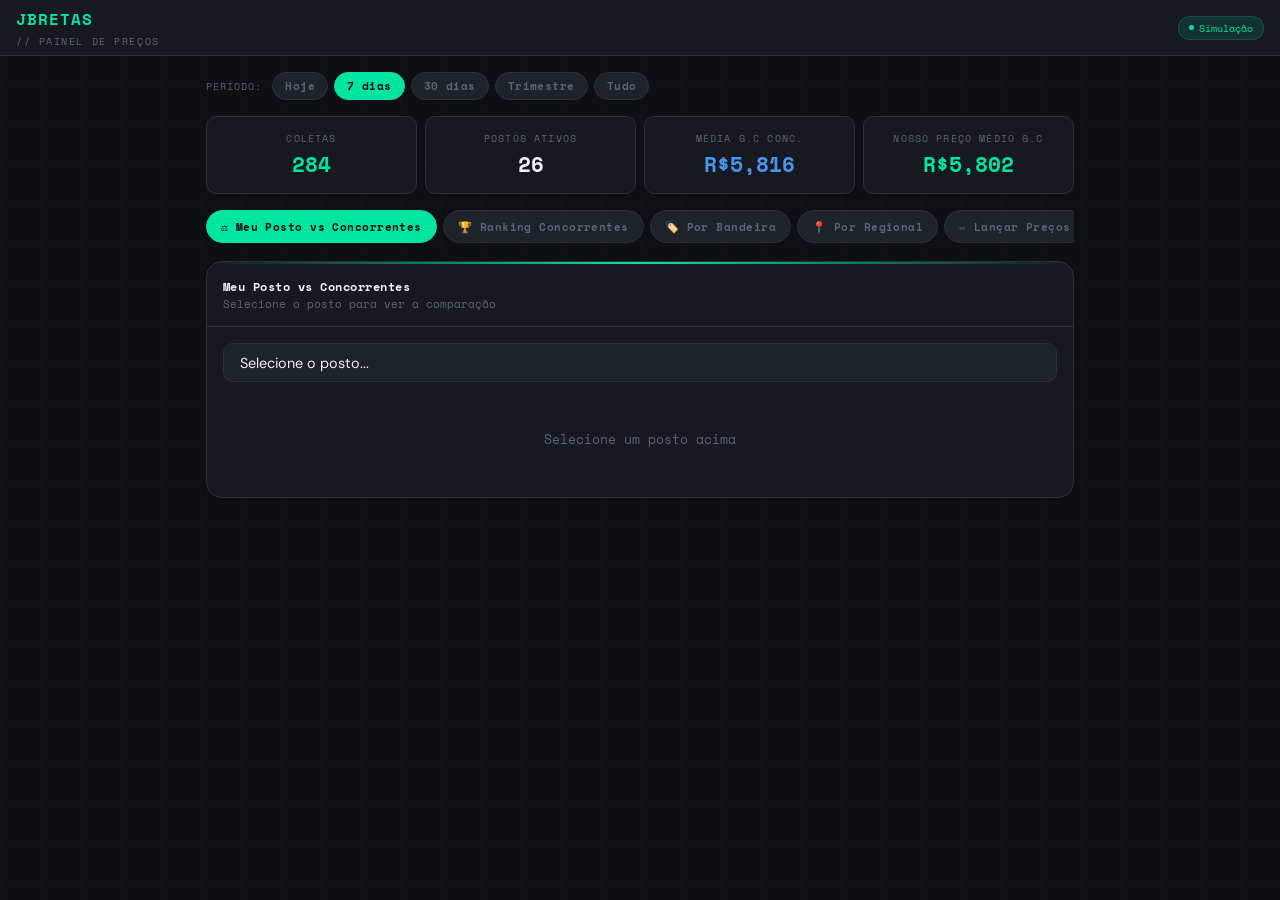
==== painel_precos_jbretas.html @ a7e11d9a "Add files via upload" ====
<!DOCTYPE html>
<html lang="pt-BR">
<head>
<meta charset="UTF-8">
<meta name="viewport" content="width=device-width, initial-scale=1.0, maximum-scale=1.0">
<title>JBRETAS — Painel de Preços</title>
<link href="https://fonts.googleapis.com/css2?family=Space+Mono:wght@400;700&family=DM+Sans:wght@400;500;600&display=swap" rel="stylesheet">
<style>
*,*::before,*::after{box-sizing:border-box;margin:0;padding:0}
:root{
  --bg:#0d0f12;--surface:#161920;--surface2:#1e2229;--surface3:#252b35;
  --border:#2a3040;--border2:#3a4355;
  --accent:#00e5a0;--accent2:#00c488;--accent-dim:rgba(0,229,160,0.12);
  --text:#eef0f4;--text2:#8892a4;--text3:#5a6478;
  --danger:#ff4d6d;--warning:#f9c74f;--info:#4895ef;
  --ok:#00e5a0;
  --mono:'Space Mono',monospace;--sans:'DM Sans',sans-serif;
  --radius:10px;--radius-lg:16px;
}
body{font-family:var(--sans);background:var(--bg);color:var(--text);min-height:100vh;overflow-x:hidden}
body::before{content:'';position:fixed;inset:0;
  background-image:linear-gradient(rgba(0,229,160,0.03) 1px,transparent 1px),linear-gradient(90deg,rgba(0,229,160,0.03) 1px,transparent 1px);
  background-size:40px 40px;pointer-events:none;z-index:0}

/* TOPBAR */
.topbar{background:var(--surface);border-bottom:1px solid var(--border);padding:0 1rem;height:56px;
  display:flex;align-items:center;justify-content:space-between;position:sticky;top:0;z-index:100}
.topbar-brand{font-family:var(--mono);font-size:1rem;font-weight:700;color:var(--accent);letter-spacing:0.06em}
.topbar-sub{font-size:0.65rem;color:var(--text3);font-family:var(--mono);letter-spacing:0.15em;text-transform:uppercase;margin-top:2px}
.badge-live{display:inline-flex;align-items:center;gap:5px;background:var(--accent-dim);border:1px solid rgba(0,229,160,0.2);
  border-radius:20px;color:var(--accent);font-size:0.65rem;font-family:var(--mono);padding:3px 10px}
.badge-dot{width:5px;height:5px;border-radius:50%;background:var(--accent);animation:pulse 2s infinite}
@keyframes pulse{0%,100%{opacity:1}50%{opacity:0.3}}

/* CONTAINER */
.container{max-width:900px;margin:0 auto;padding:1rem;position:relative;z-index:1}

/* PERIOD SELECTOR */
.period-row{display:flex;align-items:center;gap:6px;margin-bottom:1rem;flex-wrap:wrap}
.period-lbl{font-size:0.65rem;color:var(--text3);font-family:var(--mono);letter-spacing:0.1em;text-transform:uppercase;margin-right:4px}
.pbtn{font-family:var(--mono);font-size:0.68rem;font-weight:700;padding:5px 12px;border-radius:20px;
  border:1px solid var(--border);background:var(--surface2);color:var(--text3);cursor:pointer;transition:all 0.15s;letter-spacing:0.04em}
.pbtn:hover,.pbtn.active{background:var(--accent);border-color:var(--accent);color:#0a0d0f}

/* KPI GRID */
.kpi-grid{display:grid;grid-template-columns:repeat(4,1fr);gap:8px;margin-bottom:1rem}
@media(max-width:600px){.kpi-grid{grid-template-columns:repeat(2,1fr)}}
.kpi-box{background:var(--surface);border:1px solid var(--border);border-radius:var(--radius);padding:0.85rem;text-align:center}
.kpi-lbl{font-size:0.6rem;letter-spacing:0.12em;text-transform:uppercase;color:var(--text3);font-family:var(--mono);margin-bottom:4px}
.kpi-val{font-family:var(--mono);font-size:1.3rem;font-weight:700;color:var(--text)}
.kpi-val.accent{color:var(--accent)}
.kpi-val.info{color:var(--info)}
.kpi-val.warn{color:var(--warning)}
.kpi-val.danger{color:var(--danger)}

/* TABS */
.tabs{display:flex;gap:6px;margin-bottom:1rem;overflow-x:auto;scrollbar-width:none;padding-bottom:2px}
.tabs::-webkit-scrollbar{display:none}
.tab{font-family:var(--mono);font-size:0.7rem;font-weight:700;padding:7px 14px;border-radius:20px;
  border:1px solid var(--border);background:var(--surface2);color:var(--text3);cursor:pointer;
  transition:all 0.15s;white-space:nowrap;letter-spacing:0.04em;flex-shrink:0}
.tab:hover,.tab.active{background:var(--accent);border-color:var(--accent);color:#0a0d0f}

/* SECTION */
.section{background:var(--surface);border:1px solid var(--border);border-radius:var(--radius-lg);
  margin-bottom:1rem;overflow:hidden;position:relative}
.section::before{content:'';position:absolute;top:0;left:0;right:0;height:2px;
  background:linear-gradient(90deg,transparent,var(--accent),transparent)}
.section-hdr{padding:0.9rem 1rem;border-bottom:1px solid var(--border);display:flex;align-items:center;gap:8px;flex-wrap:wrap}
.section-title{font-family:var(--mono);font-size:0.78rem;font-weight:700;color:var(--text);letter-spacing:0.04em;flex:1}
.section-sub{font-size:0.68rem;color:var(--text3);font-family:var(--mono)}
.section-body{padding:1rem}

/* POSTO SELECTOR */
.posto-select{width:100%;background:var(--surface2);border:1px solid var(--border);border-radius:var(--radius);
  color:var(--text);font-family:var(--sans);font-size:0.9rem;padding:0.6rem 1rem;outline:none;
  appearance:none;cursor:pointer;transition:border-color 0.2s}
.posto-select:focus{border-color:var(--accent)}

/* COMPARATIVO PREÇO */
.comp-grid{display:grid;grid-template-columns:1fr 1fr;gap:8px;margin-bottom:1rem}
@media(max-width:480px){.comp-grid{grid-template-columns:1fr}}
.comp-card{border-radius:var(--radius);padding:0.85rem;border:1px solid var(--border);position:relative}
.comp-card.meu{background:rgba(0,229,160,0.06);border-color:rgba(0,229,160,0.25)}
.comp-card.conc{background:var(--surface2)}
.comp-card-lbl{font-size:0.62rem;letter-spacing:0.12em;text-transform:uppercase;font-family:var(--mono);margin-bottom:4px}
.comp-card.meu .comp-card-lbl{color:var(--accent)}
.comp-card.conc .comp-card-lbl{color:var(--text3)}
.comp-card-nome{font-size:0.82rem;font-weight:500;color:var(--text);margin-bottom:8px;white-space:nowrap;overflow:hidden;text-overflow:ellipsis}
.preco-row{display:flex;justify-content:space-between;align-items:center;padding:3px 0;border-bottom:1px solid var(--border)}
.preco-row:last-child{border-bottom:none}
.preco-comb{font-size:0.7rem;color:var(--text3);font-family:var(--mono)}
.preco-val{font-size:0.82rem;font-family:var(--mono);font-weight:700}
.preco-val.gc{color:var(--info)}
.preco-val.ga{color:var(--warning)}
.preco-val.et{color:var(--accent)}
.preco-val.s10{color:var(--danger)}
.preco-val.s500{color:#c77dff}
.preco-val.nd{color:var(--text3);font-weight:400}

/* DIFERENÇA */
.diff-section{margin-top:0.75rem}
.diff-title{font-size:0.65rem;letter-spacing:0.1em;text-transform:uppercase;color:var(--text3);font-family:var(--mono);margin-bottom:6px}
.diff-row{display:flex;align-items:center;gap:8px;padding:4px 0;border-bottom:1px solid var(--border)}
.diff-row:last-child{border-bottom:none}
.diff-comb{font-size:0.7rem;color:var(--text2);font-family:var(--mono);width:40px;flex-shrink:0}
.diff-bar-bg{flex:1;background:var(--border);border-radius:2px;height:4px;overflow:hidden;position:relative}
.diff-bar{height:100%;border-radius:2px;transition:width 0.5s}
.diff-val{font-size:0.72rem;font-family:var(--mono);font-weight:700;width:70px;text-align:right;flex-shrink:0}
.diff-val.acima{color:var(--ok)}
.diff-val.abaixo{color:var(--danger)}
.diff-val.igual{color:var(--text3)}

/* TABELA GERAL */
.tabela-wrap{overflow-x:auto;-webkit-overflow-scrolling:touch}
table.ptab{width:100%;border-collapse:collapse;font-size:0.73rem;font-family:var(--mono);min-width:560px}
table.ptab th{padding:7px 8px;text-align:left;font-size:0.6rem;letter-spacing:0.1em;text-transform:uppercase;
  color:var(--text3);border-bottom:1px solid var(--border);white-space:nowrap;font-weight:700}
table.ptab td{padding:7px 8px;border-bottom:1px solid var(--border);color:var(--text2);white-space:nowrap}
table.ptab tr:hover td{background:var(--surface2)}
table.ptab tr:last-child td{border-bottom:none}
.tag-meu{display:inline-block;font-size:0.58rem;font-family:var(--mono);padding:1px 6px;border-radius:20px;
  background:var(--accent-dim);color:var(--accent);border:1px solid rgba(0,229,160,0.2);margin-left:4px}
.tag-mais-barato{display:inline-block;font-size:0.58rem;font-family:var(--mono);padding:1px 6px;border-radius:20px;
  background:rgba(0,229,160,0.1);color:var(--ok);border:1px solid rgba(0,229,160,0.3)}
.tag-mais-caro{display:inline-block;font-size:0.58rem;font-family:var(--mono);padding:1px 6px;border-radius:20px;
  background:rgba(255,77,109,0.08);color:var(--danger);border:1px solid rgba(255,77,109,0.25)}

/* RANKING */
.rank-item{margin-bottom:10px}
.rank-meta{display:flex;justify-content:space-between;align-items:center;margin-bottom:3px}
.rank-left{display:flex;align-items:center;gap:6px}
.rank-pos{font-size:0.65rem;color:var(--text3);font-family:var(--mono);width:22px;flex-shrink:0}
.rank-dot{width:7px;height:7px;border-radius:50%;flex-shrink:0}
.rank-nome{font-size:0.8rem;color:var(--text)}
.rank-banda{font-size:0.65rem;font-family:var(--mono);margin-left:2px}
.rank-preco{font-size:0.85rem;font-weight:700;font-family:var(--mono);color:var(--text)}
.rank-bar-bg{background:var(--border);border-radius:2px;height:3px;overflow:hidden}
.rank-bar{height:100%;border-radius:2px}
.rank-sub{font-size:0.65rem;color:var(--text3);font-family:var(--mono);margin-top:2px}
.rank-meu-posto{background:rgba(0,229,160,0.06);border:1px solid rgba(0,229,160,0.2);border-radius:6px;padding:2px 0 2px 6px}

/* BANDEIRA GRID */
.band-grid{display:grid;grid-template-columns:repeat(auto-fit,minmax(140px,1fr));gap:8px}
.band-box{background:var(--surface2);border:1px solid var(--border);border-radius:var(--radius);padding:0.8rem;text-align:center}
.band-nome{font-size:0.72rem;font-weight:700;font-family:var(--mono);margin-bottom:4px}
.band-preco{font-size:1rem;font-weight:700;font-family:var(--mono);color:var(--text)}
.band-n{font-size:0.6rem;color:var(--text3);margin-top:3px}
.band-tag{display:inline-block;font-size:0.58rem;font-family:var(--mono);padding:2px 7px;border-radius:20px;margin-top:4px}
.band-tag.barato{background:rgba(0,229,160,0.1);color:var(--ok)}
.band-tag.caro{background:rgba(255,77,109,0.08);color:var(--danger)}

/* REGIONAL */
.reg-grid{display:grid;grid-template-columns:repeat(auto-fit,minmax(200px,1fr));gap:8px}
.reg-box{background:var(--surface2);border:1px solid var(--border);border-radius:var(--radius);padding:0.8rem}
.reg-title{font-size:0.72rem;font-weight:700;color:var(--info);font-family:var(--mono);margin-bottom:6px}
.reg-posto-row{display:flex;justify-content:space-between;padding:3px 0;border-bottom:1px solid var(--border);font-size:0.7rem}
.reg-posto-row:last-child{border-bottom:none}
.reg-posto-nome{color:var(--text2)}
.reg-posto-val{color:var(--info);font-family:var(--mono)}

/* INPUT PREÇO */
.preco-input-grid{display:grid;grid-template-columns:repeat(3,1fr);gap:6px;margin-bottom:8px}
@media(max-width:480px){.preco-input-grid{grid-template-columns:repeat(2,1fr)}}
.preco-input-item label{display:block;font-size:0.62rem;text-transform:uppercase;letter-spacing:0.08em;color:var(--text3);margin-bottom:3px;font-family:var(--mono)}
.preco-input-item input{width:100%;background:var(--surface2);border:1px solid var(--border);border-radius:var(--radius);
  color:var(--text);font-family:var(--mono);font-size:0.9rem;padding:7px 10px;outline:none;text-align:right;transition:border-color 0.2s}
.preco-input-item input:focus{border-color:var(--accent)}

/* BTN */
.btn{background:var(--accent);color:#0a0d0f;border:none;border-radius:var(--radius);font-family:var(--mono);
  font-size:0.78rem;font-weight:700;letter-spacing:0.08em;text-transform:uppercase;padding:0.65rem 1.25rem;
  cursor:pointer;transition:background 0.15s,transform 0.1s;width:100%}
.btn:hover{background:var(--accent2)}
.btn:active{transform:scale(0.98)}
.btn.secondary{background:var(--surface2);color:var(--text2);border:1px solid var(--border2)}
.btn.secondary:hover{border-color:var(--accent);color:var(--accent)}

/* DROPDOWN SELECT GRUPO */
.grupo-select{display:flex;gap:6px;margin-bottom:0.75rem;flex-wrap:wrap}
.grupo-btn{font-family:var(--mono);font-size:0.65rem;padding:4px 10px;border-radius:20px;
  border:1px solid var(--border);background:transparent;color:var(--text3);cursor:pointer;transition:all 0.15s}
.grupo-btn.active{background:var(--surface3);color:var(--accent);border-color:var(--border2)}

/* TOAST */
.toast{position:fixed;bottom:1.5rem;right:1rem;left:1rem;max-width:400px;margin:0 auto;
  background:var(--surface);border:1px solid var(--accent);border-radius:var(--radius);
  padding:0.85rem 1.25rem;font-size:0.85rem;z-index:999;display:none;animation:slideUp 0.3s ease;
  box-shadow:0 4px 24px rgba(0,0,0,0.5)}
.toast.show{display:block}
@keyframes slideUp{from{transform:translateY(20px);opacity:0}to{transform:translateY(0);opacity:1}}
.toast-title{color:var(--accent);font-family:var(--mono);font-size:0.72rem;font-weight:700;letter-spacing:0.08em;margin-bottom:3px}

/* EMPTY */
.empty{text-align:center;padding:2rem;color:var(--text3);font-size:0.8rem;font-family:var(--mono)}

/* SECAO HIDDEN */
.secao{display:none}.secao.active{display:block}

/* LOADING */
.loading-bar{background:var(--border);border-radius:2px;height:2px;overflow:hidden;margin:1rem 0}
.loading-bar-inner{height:100%;width:30%;background:var(--accent);border-radius:2px;animation:load 1.2s infinite}
@keyframes load{0%{margin-left:-30%}100%{margin-left:100%}}
</style>
</head>
<body>

<!-- TOPBAR -->
<div class="topbar">
  <div>
    <div class="topbar-brand">JBRETAS</div>
    <div class="topbar-sub">// Painel de Preços</div>
  </div>
  <div class="badge-live"><span class="badge-dot"></span>Simulação</div>
</div>

<div class="container">

  <!-- PERIOD -->
  <div class="period-row">
    <span class="period-lbl">Período:</span>
    <button class="pbtn" data-d="1" onclick="setPeriod(this)">Hoje</button>
    <button class="pbtn active" data-d="7" onclick="setPeriod(this)">7 dias</button>
    <button class="pbtn" data-d="30" onclick="setPeriod(this)">30 dias</button>
    <button class="pbtn" data-d="90" onclick="setPeriod(this)">Trimestre</button>
    <button class="pbtn" data-d="0" onclick="setPeriod(this)">Tudo</button>
  </div>

  <!-- KPIs -->
  <div class="kpi-grid">
    <div class="kpi-box"><div class="kpi-lbl">Coletas</div><div class="kpi-val accent" id="kv-col">284</div></div>
    <div class="kpi-box"><div class="kpi-lbl">Postos ativos</div><div class="kpi-val" id="kv-pos">26</div></div>
    <div class="kpi-box"><div class="kpi-lbl">Média G.C conc.</div><div class="kpi-val info" id="kv-gc">R$5,849</div></div>
    <div class="kpi-box"><div class="kpi-lbl">Nosso preço médio G.C</div><div class="kpi-val accent" id="kv-mgc">R$5,790</div></div>
  </div>

  <!-- TABS -->
  <div class="tabs">
    <button class="tab active" onclick="setTab(this,'comparativo')">⚖️ Meu Posto vs Concorrentes</button>
    <button class="tab" onclick="setTab(this,'ranking')">🏆 Ranking Concorrentes</button>
    <button class="tab" onclick="setTab(this,'bandeira')">🏷️ Por Bandeira</button>
    <button class="tab" onclick="setTab(this,'regional')">📍 Por Regional</button>
    <button class="tab" onclick="setTab(this,'lancamento')">✏️ Lançar Preços</button>
  </div>

  <!-- ABA: COMPARATIVO -->
  <div class="secao active" id="sec-comparativo">
    <div class="section">
      <div class="section-hdr">
        <div>
          <div class="section-title">Meu Posto vs Concorrentes</div>
          <div class="section-sub">Selecione o posto para ver a comparação</div>
        </div>
      </div>
      <div class="section-body">
        <select class="posto-select" id="posto-sel" onchange="renderComparativo()">
          <option value="">Selecione o posto...</option>
        </select>
        <div id="comp-body" style="margin-top:1rem"></div>
      </div>
    </div>
  </div>

  <!-- ABA: RANKING -->
  <div class="secao" id="sec-ranking">
    <div class="section">
      <div class="section-hdr">
        <div class="section-title">🏆 Ranking G. Comum — mais barato ao mais caro</div>
      </div>
      <div class="section-body" id="ranking-body"></div>
    </div>
    <div class="section" style="margin-top:0">
      <div class="section-hdr"><div class="section-title">🏷️ Ranking por Bandeira — G. Comum</div></div>
      <div class="section-body"><div class="band-grid" id="band-rank-body"></div></div>
    </div>
  </div>

  <!-- ABA: BANDEIRA -->
  <div class="secao" id="sec-bandeira">
    <div class="section">
      <div class="section-hdr"><div class="section-title">Preços médios por bandeira</div></div>
      <div class="section-body">
        <div class="tabela-wrap">
          <table class="ptab">
            <thead><tr>
              <th>Bandeira</th>
              <th style="color:#4895ef">G.C</th>
              <th style="color:#f9c74f">G.A</th>
              <th style="color:#00e5a0">ET</th>
              <th style="color:#ff6b6b">S10</th>
              <th>Coletas</th>
            </tr></thead>
            <tbody id="band-tab-body"></tbody>
          </table>
        </div>
        <div class="band-grid" id="band-cards" style="margin-top:1rem"></div>
      </div>
    </div>
  </div>

  <!-- ABA: REGIONAL -->
  <div class="secao" id="sec-regional">
    <div class="section">
      <div class="section-hdr"><div class="section-title">Preços por Regional — Supervisor</div></div>
      <div class="section-body">
        <div class="tabela-wrap">
          <table class="ptab">
            <thead><tr>
              <th>Regional</th><th>Postos</th>
              <th style="color:#4895ef">G.C</th>
              <th style="color:#f9c74f">G.A</th>
              <th style="color:#00e5a0">ET</th>
              <th style="color:#ff6b6b">S10</th>
              <th>Coletas</th>
            </tr></thead>
            <tbody id="reg-tab-body"></tbody>
          </table>
        </div>
        <div class="reg-grid" id="reg-cards" style="margin-top:1rem"></div>
      </div>
    </div>
  </div>

  <!-- ABA: LANÇAMENTO -->
  <div class="secao" id="sec-lancamento">
    <div class="section">
      <div class="section-hdr">
        <div>
          <div class="section-title">✏️ Lançar Preço do Meu Posto</div>
          <div class="section-sub">Informe o preço praticado hoje para comparar com os concorrentes</div>
        </div>
      </div>
      <div class="section-body">
        <select class="posto-select" id="posto-lanc-sel" style="margin-bottom:0.75rem" onchange="atualizarCamposLanc()">
          <option value="">Selecione o posto...</option>
        </select>
        <div id="campos-lanc">
          <div class="empty">Selecione um posto para ver os campos de preço</div>
        </div>
      </div>
    </div>
    <div class="section" id="sec-comp-lancamento" style="display:none">
      <div class="section-hdr"><div class="section-title">Comparativo após lançamento</div></div>
      <div class="section-body" id="comp-lancamento-body"></div>
    </div>
  </div>

</div>

<div class="toast" id="toast">
  <div class="toast-title" id="toast-title"></div>
  <div id="toast-msg"></div>
</div>

<script>
// ================================================================
// DADOS — 37 postos reais com concorrentes do Code.gs
// ================================================================
const POSTOS_DADOS = {
  "P. ALEX":        { key:"P01", conc:["REDE FLEX CENTER SUL","P. RAJA","POSTO BARÃO","POSTO WR","P. NSA. FATIMA (BH)"], combs:["GC","GA","ET","S10"] },
  "P. ANA LÚCIA":   { key:"P02", conc:["MENDONÇA","BANDEIRA BRANCA"], combs:["GC","GA","S10"] },
  "P. ARAPONGA":    { key:"P03", conc:["DUAS PATRIAS","P. ALEX","BOMBOM","TIGRES","SKY 2"], combs:["GC","GA","ET","S10"] },
  "P. AVIVA":       { key:"P04", conc:["ALE","LUMA","CENTRAL","POSTO RL","POSTO DO APOIO"], combs:["GC","GA","ET","S10","S500"] },
  "P. BAHAMAS":     { key:"P05", conc:["VILA","OURO","REDE FLEX SIGMA","ALTO SION","PIAZZA","CORUJÃO"], combs:["GC","GA","ET"] },
  "P. BARBOSA - DUDU": { key:"P06", conc:["MENDONÇA","BANDEIRA BRANCA","AQUI","ATLANTICO"], combs:["GC","ET","S10"] },
  "P. BERNARDO":    { key:"P07", conc:["MUARAMA","REDE FLEX SETE BELO","POSTO SHELL","WAP","POSTO MARIO WERNECK"], combs:["GC","ET","S10","S500"] },
  "P. BOMBOM FILIAL": { key:"P08", conc:["TIGRES","SKY 2","MANUELA","REDE FLEX CENTER NORTE","VAQUINHA","G&P"], combs:["GC","GA","ET","S10"] },
  "P. BOMBOM MATRIZ": { key:"P09", conc:["BOMBOM","TIGRES","SKY 2","VILA","SÃO PEDRO"], combs:["GC","GA","ET"] },
  "P. BRUNA":       { key:"P10", conc:["VILA","SÃO FRANCISCO","POSTO CARIJO SHELL","INHUMAS","POSTO MÁQUINE REDE FLEX"], combs:["GC","GA","ET","S10","S500"] },
  "P. DIFERENCIAL": { key:"P11", conc:["POSTO BH","VILA","SÃO PEDRO","REDE FLEX LESTE"], combs:["GC","GA","ET","S10"] },
  "P. ESPAÇO REAL": { key:"P12", conc:["P. ALMEIDA","CANADÁ","BARRA 10","COLONIAL"], combs:["GC","GA","ET","S10","S500"] },
  "P. FELIPAO":     { key:"P13", conc:["PETRO OURO","PASSARELA","REDE ALIANÇA"], combs:["GC","ET","S10","S500"] },
  "P. GLÓRIA":      { key:"P14", conc:["NOSSO POSTO","MIRAGE","POSTO ASTRAL"], combs:["GC","ET","S10"] },
  "P. ITAPOA":      { key:"P15", conc:["PHOENIX AMAZONAS","REDE FLEX S. AGOSTINHO","POSTO WAP","POSTO REM","REDE FLEX JUPITER"], combs:["GC","GA","ET","S10"] },
  "P. JA":          { key:"P16", conc:["REDE FLEX CENTER SUL","P. RAJA","POSTO BARÃO","POSTO WR"], combs:["GC","GA","ET","S10","OCT"] },
  "P. JOCA":        { key:"P17", conc:["AQUI","ATLANTICO","CHAVES"], combs:["GC","ET","S10"] },
  "P. LEANDRO":     { key:"P18", conc:["CAPITAL","SERRANO","LUBRIMIL","SHELL"], combs:["GC","GA","ET","S10","S500"] },
  "P. LOURA EMPREENDIMENTOS": { key:"P19", conc:["FAISCA","SÃO GERALDO","MIL","SHELL SANTO POSTO","PADUA","SIGA PETRO"], combs:["GC","GA","ET","S10","S500"] },
  "P. MANGABEIRAS": { key:"P20", conc:["VILA","OURO","REDE FLEX SIGMA","ALTO SION","PIAZZA","CORUJÃO"], combs:["GC","GA","ET","S10"] },
  "P. MIRAGEM JBRETAS": { key:"P21", conc:["XAVANTE","CATALÃO"], combs:["GC","ET","S10","S500"] },
  "PAIVA E PAIVA COMBUSTIVEL": { key:"P22", conc:["XAVANTE","CATALÃO","REDE FLEX TATIANA","TROPICO"], combs:["GC","GA","ET","S10","S500"] },
  "P. PLANALTO":    { key:"P24", conc:["P. ENTRADA OBRIGATORIA","CAMÕES (av.portugal)","BR OLIMPIO MOURÃO (falcão)","ALE SENT. BAIRRO"], combs:["GC","GA","ET","S10","S500"] },
  "P. QUATRO RODAS":{ key:"P25", conc:["REDE FLEX PORTAL","POSTO VILA","REDE FLEX TROVÃO","POSTO NOVO","REDE AQUI"], combs:["GC","GA","ET","S10"] },
  "P. RODRIGO":     { key:"P26", conc:["ATLANTA","ALE MILLENIUM","VILA LIBERDADE","VILA PIRATA","REDE AQUI"], combs:["GC","GA","ET","S10","S500"] },
  "P. SANTA INES - JOAQUIM": { key:"P27", conc:["TREVINHO","REDE AQUI","SANTA INES","REDE FLEX SETE BELO"], combs:["GC","GA","ET","S10","S500"] },
  "P. SANTA INES MINAS": { key:"P28", conc:["TREVINHO","REDE AQUI"], combs:["GC","GA","ET","S10"] },
  "P. SANTA MARIA": { key:"P29", conc:["MANACAS","POSTO DUO DRIVE"], combs:["GC","ET","S10"] },
  "P. SAO BERNARDO":{ key:"P30", conc:["MUARAMA","REDE FLEX SETE BELO","WAP","POSTO MARIO WERNECK"], combs:["GC","GA","ET"] },
  "P. SAO LUIZ RL": { key:"P31", conc:["FAISCA","SÃO GERALDO","MIL","PADUA"], combs:["GC","ET","S10","S500"] },
  "P. SERENA COLIBRI": { key:"P32", conc:["REDE FLEX POETA","REDE FLEX CELT","PHOENIX SÃO LUIZ","VILA COMETA","REDE FLEX TATIANA","TROPICO"], combs:["GC","GA","ET","S10","S500"] },
  "P. TOPAZIO":     { key:"P33", conc:["ENSEADA AZUL","PICA PAU"], combs:["GC","GA","ET","S10"] },
  "P. TRANCOSO":    { key:"P34", conc:["POSTO BR PARQUE","IPIRANGA","BARUC"], combs:["GC","GA","ET","S10"] },
  "P. TUNEL":       { key:"P35", conc:["PETRO OURO","PASSARELA","REDE ALIANÇA"], combs:["GC","GA","ET"] },
  "P. URBANO FERRAZ":{ key:"P36", conc:["SHELL LIBERDADE","TUPI","BEIJA FLOR","SHELL WERVIN"], combs:["GC","GA","ET","S10","PODIUM"] },
  "P. BIANCA":      { key:"P37", conc:["SHELL SUPER LUNA","IPIRANGA G. SARZEDO"], combs:["GC","GA","ET","S10","S500"] },
  "P. OURO BRANCO": { key:"P38", conc:[], combs:["GC","GA","ET","S10","S500"] },
};

const BANDEIRAS = {
  "REDE FLEX CENTER SUL":"Rede Flex","REDE FLEX CENTER NORTE":"Rede Flex","REDE FLEX SIGMA":"Rede Flex",
  "REDE FLEX SETE BELO":"Rede Flex","REDE FLEX S. AGOSTINHO":"Rede Flex","REDE FLEX PORTAL":"Rede Flex",
  "REDE FLEX LESTE":"Rede Flex","REDE FLEX TATIANA":"Rede Flex","REDE FLEX CELT":"Rede Flex",
  "REDE FLEX POETA":"Rede Flex","REDE FLEX JUPITER":"Rede Flex","REDE FLEX TROVÃO":"Rede Flex",
  "POSTO MÁQUINE REDE FLEX":"Rede Flex",
  "PHOENIX AMAZONAS":"Ipiranga","PHOENIX SÃO LUIZ":"Ipiranga","IPIRANGA":"Ipiranga",
  "IPIRANGA G. SARZEDO":"Ipiranga","POSTO BR PARQUE":"Ipiranga",
  "POSTO CARIJO SHELL":"Vibra","POSTO SHELL":"Vibra","SHELL LIBERDADE":"Vibra",
  "SHELL SUPER LUNA":"Vibra","SHELL WERVIN":"Vibra","SHELL SANTO POSTO":"Vibra",
  "POSTO WAP":"Vibra","WAP":"Vibra",
  "ALE":"ALE","ALE MILLENIUM":"ALE","ALE SENT. BAIRRO":"ALE","BR OLIMPIO MOURÃO (falcão)":"ALE",
};
function getBandeira(nome){return BANDEIRAS[nome]||"Bandeira Branca"}

const BANDA_COR = {
  "Rede Flex":"#00e5a0","Ipiranga":"#f9c74f","Vibra":"#4895ef",
  "ALE":"#ff6b6b","Bandeira Branca":"#8892a4"
};

const REGIONAIS = {
  "Supervisor 1":["P. JA","P. ALEX","P. ITAPOA","P. PLANALTO","P. SAO BERNARDO","P. OURO BRANCO","P. BOMBOM MATRIZ","P. BOMBOM FILIAL"],
  "Supervisor 2":["P. URBANO FERRAZ","P. QUATRO RODAS","P. MANGABEIRAS","P. SAO LUIZ RL","P. SERENA COLIBRI","P. TOPAZIO","P. MIRAGEM JBRETAS"],
  "Supervisor 3":["P. ESPAÇO REAL","P. RODRIGO","P. BARBOSA - DUDU","P. BIANCA","PAIVA E PAIVA COMBUSTIVEL","P. JOCA","P. BAHAMAS","P. ARAPONGA"],
  "Supervisor 4":["P. TRANCOSO","P. SANTA INES MINAS","P. SANTA INES - JOAQUIM","P. BERNARDO","P. LOURA EMPREENDIMENTOS","P. FELIPAO","P. GLÓRIA"],
  "Supervisor 5":["P. SANTA MARIA","P. BRUNA","P. LEANDRO","P. AVIVA","P. DIFERENCIAL","P. TUNEL","P. ANA LÚCIA"],
};

const COMB_LABEL = {GC:"G.C",GA:"G.A",ET:"ET",S10:"S10",S500:"S500",OCT:"G.OCT",PODIUM:"PODIUM"};
const COMB_COR   = {GC:"gc",GA:"ga",ET:"et",S10:"s10",S500:"s500",OCT:"gc",PODIUM:"ga"};

// ── Preços simulados (serão substituídos por dados reais do Sheets) ──
// Formato: POSTO → { GC, GA, ET, S10, S500 } (preço do nosso posto)
// e CONCORRENTE → { GC, GA, ET, S10 }
function gerarPreco(base,var_=0.15){
  const v=base+(Math.random()-0.5)*var_;
  return Math.round(v*1000)/1000;
}
const MEU_PRECO = {};
const CONC_PRECO = {};
Object.keys(POSTOS_DADOS).forEach(p=>{
  MEU_PRECO[p]={GC:gerarPreco(5.79),GA:gerarPreco(6.09),ET:gerarPreco(3.85),S10:gerarPreco(6.45),S500:gerarPreco(6.39),OCT:gerarPreco(6.29),PODIUM:gerarPreco(6.49)};
  POSTOS_DADOS[p].conc.forEach(c=>{
    if(!CONC_PRECO[c]) CONC_PRECO[c]={GC:gerarPreco(5.82),GA:gerarPreco(6.12),ET:gerarPreco(3.88),S10:gerarPreco(6.49)};
  });
});

// ── Preços lançados pelo usuário ──
const LANCADOS = {};

function fmt(v){if(!v&&v!==0)return'—';return'R$'+v.toFixed(3).replace('.',',')}
function fmtShort(v){if(!v&&v!==0)return'—';return'R$'+v.toFixed(2).replace('.',',')}

// ── Inicializa selects ──
function initSelects(){
  const postos=Object.keys(POSTOS_DADOS).sort();
  ['posto-sel','posto-lanc-sel'].forEach(id=>{
    const sel=document.getElementById(id);
    postos.forEach(p=>{
      const opt=document.createElement('option');
      opt.value=p;opt.textContent=p;
      sel.appendChild(opt);
    });
  });
}

// ── TABS ──
function setTab(btn,id){
  document.querySelectorAll('.tab').forEach(t=>t.classList.remove('active'));
  btn.classList.add('active');
  document.querySelectorAll('.secao').forEach(s=>s.classList.remove('active'));
  document.getElementById('sec-'+id).classList.add('active');
  if(id==='ranking')renderRanking();
  if(id==='bandeira')renderBandeira();
  if(id==='regional')renderRegional();
}

// ── PERIOD ──
function setPeriod(btn){
  document.querySelectorAll('.pbtn').forEach(b=>b.classList.remove('active'));
  btn.classList.add('active');
  const d=btn.dataset.d;
  const mult={0:14,1:0.3,7:1,30:4,90:12}[d]||1;
  document.getElementById('kv-col').textContent=Math.round(284*Math.min(mult,2));
  showToast('Período alterado','Exibindo dados dos últimos '+(d=='0'?'todos os registros':d+' dias'));
}

// ── KPIs ──
function updateKPIs(){
  const gcs=Object.values(CONC_PRECO).map(v=>v.GC).filter(Boolean);
  const mgc=gcs.length?gcs.reduce((a,b)=>a+b,0)/gcs.length:0;
  const mgcMeu=Object.values(MEU_PRECO).map(v=>v.GC).filter(Boolean);
  const mmeu=mgcMeu.length?mgcMeu.reduce((a,b)=>a+b,0)/mgcMeu.length:0;
  document.getElementById('kv-gc').textContent=fmt(mgc);
  document.getElementById('kv-mgc').textContent=fmt(mmeu);
}

// ── ABA COMPARATIVO ──
function renderComparativo(){
  const posto=document.getElementById('posto-sel').value;
  const body=document.getElementById('comp-body');
  if(!posto){body.innerHTML='<div class="empty">Selecione um posto acima</div>';return;}
  const cfg=POSTOS_DADOS[posto];
  const meu=LANCADOS[posto]||MEU_PRECO[posto];
  const combs=cfg.combs;

  // Card meu posto
  let meuHtml=`<div class="comp-card meu">
    <div class="comp-card-lbl">🟢 Meu posto</div>
    <div class="comp-card-nome">${posto}</div>`;
  combs.forEach(c=>{
    const v=meu[c];
    meuHtml+=`<div class="preco-row"><span class="preco-comb">${COMB_LABEL[c]||c}</span><span class="preco-val ${COMB_COR[c]||'gc'}">${fmt(v)}</span></div>`;
  });
  meuHtml+='</div>';

  // Concorrentes
  let concCards='';
  if(cfg.conc.length===0){
    concCards='<div class="empty" style="padding:1rem">Nenhum concorrente cadastrado</div>';
  } else {
    cfg.conc.forEach(c=>{
      const cv=CONC_PRECO[c]||{};
      const banda=getBandeira(c);
      const cor=BANDA_COR[banda]||'#8892a4';
      concCards+=`<div class="comp-card conc">
        <div class="comp-card-lbl" style="color:${cor}">${banda}</div>
        <div class="comp-card-nome" title="${c}">${c}</div>`;
      combs.filter(cb=>['GC','GA','ET','S10','S500'].includes(cb)).forEach(cb=>{
        const vConc=cv[cb];
        const vMeu=meu[cb];
        let extra='';
        if(vConc&&vMeu){
          const diff=vConc-vMeu;
          if(diff>0.005) extra=`<span style="font-size:0.6rem;color:var(--danger);margin-left:4px">+${(diff).toFixed(3).replace('.',',')}</span>`;
          else if(diff<-0.005) extra=`<span style="font-size:0.6rem;color:var(--ok);margin-left:4px">${(diff).toFixed(3).replace('.',',')}</span>`;
        }
        concCards+=`<div class="preco-row">
          <span class="preco-comb">${COMB_LABEL[cb]||cb}</span>
          <span>${vConc?`<span class="preco-val ${COMB_COR[cb]||'gc'}">${fmt(vConc)}</span>${extra}`:'<span class="preco-val nd">—</span>'}</span>
        </div>`;
      });
      concCards+='</div>';
    });
  }

  // Diferença visual
  const gcConcs=cfg.conc.map(c=>CONC_PRECO[c]?.GC).filter(Boolean);
  const mediaGCConc=gcConcs.length?gcConcs.reduce((a,b)=>a+b,0)/gcConcs.length:null;
  const meuGC=meu.GC;
  let diffHtml='';
  if(mediaGCConc&&meuGC){
    const diff=meuGC-mediaGCConc;
    const absDiff=Math.abs(diff);
    const cls=diff<0?'acima':'abaixo';
    const txt=diff<0?`${fmt(absDiff)} abaixo da média`:`${fmt(absDiff)} acima da média`;
    const barPct=Math.min(absDiff/0.5*100,100);
    const barCor=diff<0?'#00e5a0':'#ff4d6d';
    diffHtml=`<div class="diff-section">
      <div class="diff-title">Diferença G.C — Meu Posto vs Média Concorrentes</div>
      <div class="diff-row">
        <span class="diff-comb">G.C</span>
        <div class="diff-bar-bg"><div class="diff-bar" style="width:${barPct}%;background:${barCor}"></div></div>
        <span class="diff-val ${cls}">${diff<0?'-':'+'}${fmt(absDiff)}</span>
      </div>
      <div style="font-size:0.68rem;color:${diff<0?'var(--ok)':'var(--danger)'};font-family:var(--mono);margin-top:4px;text-align:center">
        ${diff<0?'✅ Mais barato':'⚠️ Mais caro'} que a média dos concorrentes: ${txt}
      </div>
    </div>`;
  }

  body.innerHTML=`
    <div style="display:grid;grid-template-columns:1fr 1fr;gap:8px;margin-bottom:0.75rem">
      ${meuHtml}
      <div style="display:grid;grid-template-columns:1fr;gap:8px">${concCards}</div>
    </div>
    ${diffHtml}
    <div style="margin-top:0.75rem;padding:0.65rem 0.9rem;background:var(--surface2);border:1px solid var(--border);border-radius:var(--radius)">
      <div style="font-size:0.62rem;color:var(--text3);font-family:var(--mono);letter-spacing:0.08em;text-transform:uppercase;margin-bottom:6px">Média dos concorrentes</div>
      <div style="display:flex;gap:1rem;flex-wrap:wrap">
        ${['GC','GA','ET','S10'].map(c=>{
          const vals=cfg.conc.map(cc=>CONC_PRECO[cc]?.[c]).filter(Boolean);
          const med=vals.length?vals.reduce((a,b)=>a+b,0)/vals.length:null;
          return med?`<div><span style="font-size:0.65rem;color:var(--text3);font-family:var(--mono)">${COMB_LABEL[c]} </span><span style="font-size:0.8rem;font-family:var(--mono);color:var(--text);font-weight:700">${fmt(med)}</span></div>`:'';
        }).join('')}
      </div>
    </div>`;
}

// ── ABA RANKING ──
function renderRanking(){
  // Todos os concorrentes com GC
  const todos=Object.keys(CONC_PRECO).map(c=>({nome:c,banda:getBandeira(c),...CONC_PRECO[c]}));
  todos.sort((a,b)=>(a.GC||99)-(b.GC||99));
  const min=todos[0]?.GC||0,max=todos[todos.length-1]?.GC||1,range=max-min||1;
  let html='';
  todos.forEach((c,i)=>{
    const cor=BANDA_COR[c.banda]||'#8892a4';
    const pct=((c.GC-min)/range*100);
    const isMeu=Object.keys(MEU_PRECO).some(p=>POSTOS_DADOS[p]?.conc?.includes(c.nome)&&false);
    html+=`<div class="rank-item">
      <div class="rank-meta">
        <div class="rank-left">
          <span class="rank-pos">${i+1}º</span>
          <span class="rank-dot" style="background:${cor}"></span>
          <span class="rank-nome">${c.nome}</span>
          <span class="rank-banda" style="color:${cor}">${c.banda}</span>
          ${i===0?'<span class="tag-mais-barato">mais barato</span>':''}
          ${i===todos.length-1?'<span class="tag-mais-caro">mais caro</span>':''}
        </div>
        <span class="rank-preco">${fmt(c.GC)}</span>
      </div>
      <div class="rank-bar-bg"><div class="rank-bar" style="width:${Math.max(pct,1)}%;background:${cor}"></div></div>
      <div class="rank-sub">GA ${fmt(c.GA)} · ET ${fmt(c.ET)} · S10 ${fmt(c.S10)}</div>
    </div>`;
  });
  document.getElementById('ranking-body').innerHTML=html||'<div class="empty">Sem dados</div>';

  // Ranking por bandeira
  const porBanda={};
  todos.forEach(c=>{
    if(!porBanda[c.banda])porBanda[c.banda]=[];
    if(c.GC)porBanda[c.banda].push(c.GC);
  });
  const rankBanda=Object.keys(porBanda).map(b=>({b,med:porBanda[b].reduce((a,x)=>a+x,0)/porBanda[b].length,n:porBanda[b].length})).sort((a,z)=>a.med-z.med);
  let bHtml='';
  rankBanda.forEach((b,i)=>{
    const cor=BANDA_COR[b.b]||'#8892a4';
    bHtml+=`<div class="band-box">
      <div style="font-size:0.62rem;color:var(--text3);font-family:var(--mono);margin-bottom:3px">${i+1}º lugar</div>
      <div class="band-nome" style="color:${cor}">${b.b}</div>
      <div class="band-preco">${fmt(b.med)}</div>
      <div class="band-n">${b.n} leituras</div>
      ${i===0?'<div class="band-tag barato">mais barato</div>':i===rankBanda.length-1?'<div class="band-tag caro">mais caro</div>':''}
    </div>`;
  });
  document.getElementById('band-rank-body').innerHTML=bHtml;
}

// ── ABA BANDEIRA ──
function renderBandeira(){
  const porBanda={};
  Object.keys(CONC_PRECO).forEach(c=>{
    const b=getBandeira(c);
    if(!porBanda[b])porBanda[b]={gc:[],ga:[],et:[],s10:[],n:0,concs:[]};
    porBanda[b].n++;porBanda[b].concs.push(c);
    const v=CONC_PRECO[c];
    if(v.GC)porBanda[b].gc.push(v.GC);
    if(v.GA)porBanda[b].ga.push(v.GA);
    if(v.ET)porBanda[b].et.push(v.ET);
    if(v.S10)porBanda[b].s10.push(v.S10);
  });
  const med=a=>a.length?a.reduce((x,y)=>x+y,0)/a.length:null;
  const bandas=Object.keys(porBanda).sort();
  let tabHtml='',cardsHtml='';
  bandas.forEach(b=>{
    const d=porBanda[b];
    const cor=BANDA_COR[b]||'#8892a4';
    tabHtml+=`<tr>
      <td><span style="display:inline-flex;align-items:center;gap:5px">
        <span style="width:6px;height:6px;border-radius:50%;background:${cor};display:inline-block"></span>
        <span style="font-weight:700;color:${cor}">${b}</span>
      </span></td>
      <td style="color:#4895ef;font-family:var(--mono)">${fmt(med(d.gc))}</td>
      <td style="color:#f9c74f;font-family:var(--mono)">${fmt(med(d.ga))}</td>
      <td style="color:#00e5a0;font-family:var(--mono)">${fmt(med(d.et))}</td>
      <td style="color:#ff6b6b;font-family:var(--mono)">${fmt(med(d.s10))}</td>
      <td style="color:var(--text3);text-align:center">${d.n}</td>
    </tr>`;
    cardsHtml+=`<div class="band-box" style="text-align:left">
      <div class="band-nome" style="color:${cor};margin-bottom:6px">${b}<span style="font-weight:400;font-size:0.6rem;color:var(--text3);margin-left:4px">${d.n} postos</span></div>
      ${[{l:'G.C',v:med(d.gc),c:'#4895ef'},{l:'G.A',v:med(d.ga),c:'#f9c74f'},{l:'ET',v:med(d.et),c:'#00e5a0'},{l:'S10',v:med(d.s10),c:'#ff6b6b'}].map(x=>x.v?`<div style="display:flex;justify-content:space-between;padding:2px 0;border-bottom:1px solid var(--border);font-size:0.7rem;font-family:var(--mono)"><span style="color:${x.c}">${x.l}</span><span style="color:var(--text)">${fmt(x.v)}</span></div>`:'').join('')}
      <div style="font-size:0.58rem;color:var(--text3);margin-top:5px">${d.concs.slice(0,2).join(' · ')}${d.concs.length>2?` +${d.concs.length-2}`:''}</div>
    </div>`;
  });
  document.getElementById('band-tab-body').innerHTML=tabHtml;
  document.getElementById('band-cards').innerHTML=cardsHtml;
}

// ── ABA REGIONAL ──
function renderRegional(){
  const med=a=>a.length?a.reduce((x,y)=>x+y,0)/a.length:null;
  let tabHtml='',cardsHtml='';
  Object.keys(REGIONAIS).forEach(reg=>{
    const postos=REGIONAIS[reg];
    const gc=[],ga=[],et=[],s10=[];
    postos.forEach(p=>{
      const v=LANCADOS[p]||MEU_PRECO[p];
      if(!v)return;
      if(v.GC)gc.push(v.GC);if(v.GA)ga.push(v.GA);
      if(v.ET)et.push(v.ET);if(v.S10)s10.push(v.S10);
    });
    const mGC=med(gc);
    tabHtml+=`<tr>
      <td style="font-weight:700;color:var(--info)">${reg}</td>
      <td style="color:var(--text3);font-size:0.7rem">${postos.length} postos</td>
      <td style="color:#4895ef;font-family:var(--mono)">${fmt(mGC)}</td>
      <td style="color:#f9c74f;font-family:var(--mono)">${fmt(med(ga))}</td>
      <td style="color:#00e5a0;font-family:var(--mono)">${fmt(med(et))}</td>
      <td style="color:#ff6b6b;font-family:var(--mono)">${fmt(med(s10))}</td>
      <td style="color:var(--text3);text-align:center">${postos.length}</td>
    </tr>`;
    cardsHtml+=`<div class="reg-box">
      <div class="reg-title">${reg} — G.C médio</div>
      ${postos.slice(0,5).map(p=>{
        const v=LANCADOS[p]||MEU_PRECO[p];
        const gc=v?.GC;
        return`<div class="reg-posto-row">
          <span class="reg-posto-nome">${p.replace('P. ','')}</span>
          <span class="reg-posto-val">${gc?fmt(gc):'—'}</span>
        </div>`;
      }).join('')}
      ${postos.length>5?`<div style="font-size:0.62rem;color:var(--text3);margin-top:4px">+${postos.length-5} mais...</div>`:''}
    </div>`;
  });
  document.getElementById('reg-tab-body').innerHTML=tabHtml;
  document.getElementById('reg-cards').innerHTML=cardsHtml;
}

// ── ABA LANÇAMENTO ──
function atualizarCamposLanc(){
  const posto=document.getElementById('posto-lanc-sel').value;
  const body=document.getElementById('campos-lanc');
  if(!posto){body.innerHTML='<div class="empty">Selecione um posto acima</div>';return;}
  const cfg=POSTOS_DADOS[posto];
  const atual=LANCADOS[posto]||MEU_PRECO[posto];
  let html=`<div style="margin-bottom:0.5rem;font-size:0.7rem;color:var(--text3);font-family:var(--mono)">Informe os preços praticados hoje em ${posto}:</div>`;
  html+=`<div class="preco-input-grid">`;
  cfg.combs.forEach(c=>{
    const v=atual[c];
    html+=`<div class="preco-input-item">
      <label>${COMB_LABEL[c]||c}</label>
      <input type="number" id="lanc-${c}" step="0.001" placeholder="0,000"
        value="${v?v.toFixed(3):''}" min="0" max="20">
    </div>`;
  });
  html+=`</div><button class="btn" onclick="salvarLancamento('${posto}')">💾 Salvar Preços</button>`;
  body.innerHTML=html;
  document.getElementById('sec-comp-lancamento').style.display='none';
}

function salvarLancamento(posto){
  const cfg=POSTOS_DADOS[posto];
  const vals={};
  cfg.combs.forEach(c=>{
    const el=document.getElementById('lanc-'+c);
    if(el&&el.value)vals[c]=parseFloat(el.value);
  });
  LANCADOS[posto]=vals;
  // Atualiza MEU_PRECO para cálculos
  Object.assign(MEU_PRECO[posto],vals);
  updateKPIs();
  // Mostra comparativo
  const sec=document.getElementById('sec-comp-lancamento');
  sec.style.display='block';
  const body=document.getElementById('comp-lancamento-body');
  const meu=LANCADOS[posto];
  const concs=cfg.conc;
  if(concs.length===0){body.innerHTML='<div class="empty">Nenhum concorrente para comparar</div>';return;}
  let html='<div style="display:grid;grid-template-columns:1fr;gap:6px">';
  concs.forEach(c=>{
    const cv=CONC_PRECO[c]||{};
    const banda=getBandeira(c);const cor=BANDA_COR[banda]||'#8892a4';
    let rows=cfg.combs.filter(cb=>['GC','GA','ET','S10','S500'].includes(cb)).map(cb=>{
      const vm=meu[cb],vc=cv[cb];
      if(!vm&&!vc)return'';
      let diff='',diffCls='';
      if(vm&&vc){const d=vm-vc;diff=(d>=0?'+':'')+d.toFixed(3).replace('.',',');diffCls=d>0.005?'color:var(--danger)':d<-0.005?'color:var(--ok)':'color:var(--text3)'}
      return`<div style="display:flex;justify-content:space-between;align-items:center;padding:3px 0;border-bottom:1px solid var(--border);font-size:0.72rem;font-family:var(--mono)">
        <span style="color:var(--text3)">${COMB_LABEL[cb]||cb}</span>
        <span style="display:flex;gap:8px;align-items:center">
          <span style="color:var(--accent)">${vm?fmt(vm):'—'}</span>
          <span style="color:var(--text3);font-size:0.62rem">vs</span>
          <span style="color:var(--text2)">${vc?fmt(vc):'—'}</span>
          ${diff?`<span style="font-size:0.65rem;${diffCls}">${diff}</span>`:''}
        </span>
      </div>`;
    }).join('');
    html+=`<div style="background:var(--surface2);border:1px solid var(--border);border-radius:var(--radius);padding:0.75rem">
      <div style="font-size:0.7rem;font-weight:700;color:${cor};font-family:var(--mono);margin-bottom:6px">${c} <span style="font-weight:400;font-size:0.62rem">${banda}</span></div>
      ${rows||'<div style="color:var(--text3);font-size:0.7rem">Sem dados de preço</div>'}
    </div>`;
  });
  html+='</div>';
  body.innerHTML=html;
  showToast('✅ Preços salvos!','Comparativo atualizado para '+posto);
}

// ── TOAST ──
function showToast(title,msg){
  const t=document.getElementById('toast');
  document.getElementById('toast-title').textContent=title;
  document.getElementById('toast-msg').textContent=msg;
  t.classList.add('show');
  setTimeout(()=>t.classList.remove('show'),3500);
}

// ── INIT ──
initSelects();
updateKPIs();
renderComparativo();
</script>
</body>
</html>
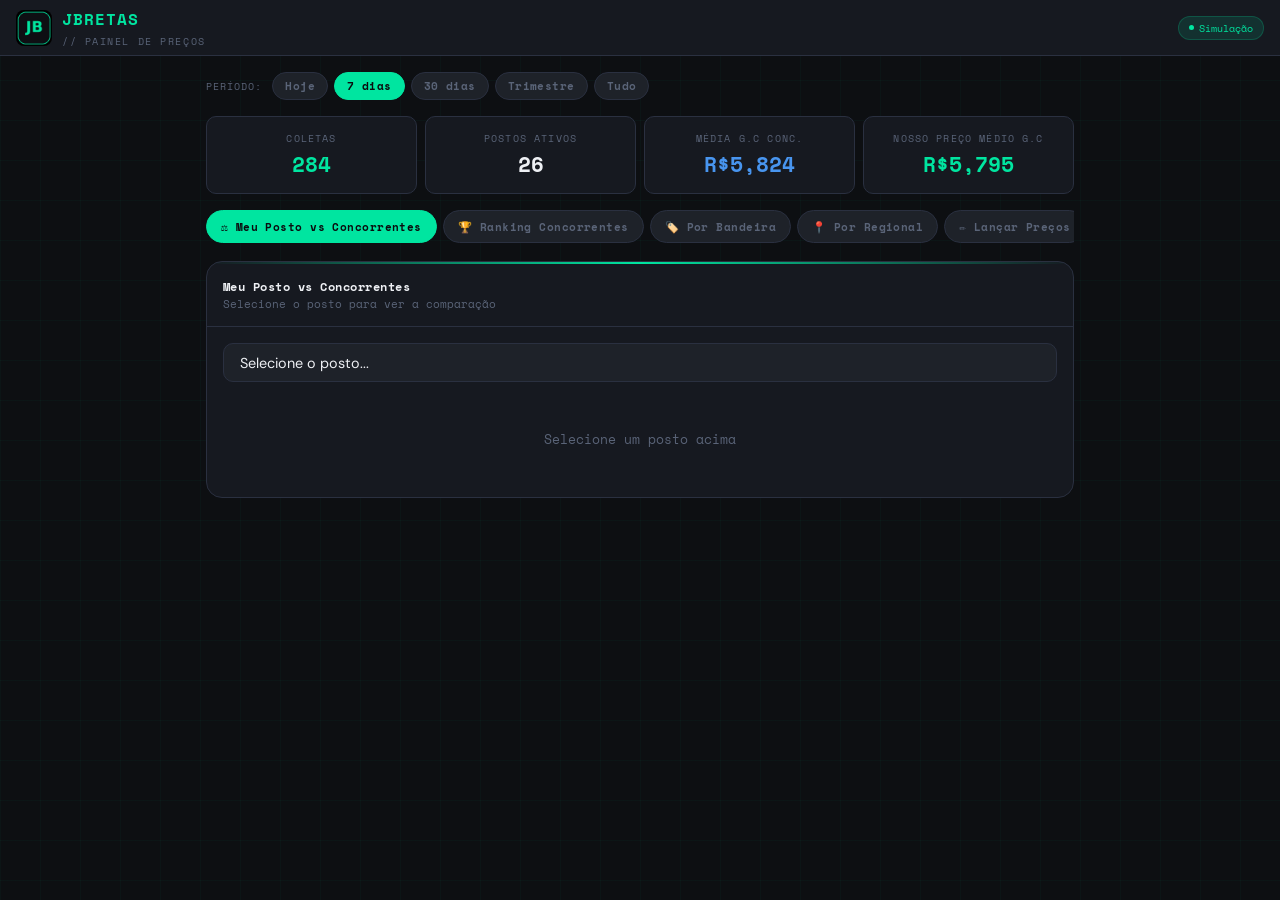
==== commit 9c505827: "Update painel_precos_jbretas.html" ====
--- a/painel_precos_jbretas.html
+++ b/painel_precos_jbretas.html
@@ -4,6 +4,7 @@
 <meta charset="UTF-8">
 <meta name="viewport" content="width=device-width, initial-scale=1.0, maximum-scale=1.0">
 <title>JBRETAS — Painel de Preços</title>
+<link rel="icon" type="image/png" href="[data-uri]">
 <link href="https://fonts.googleapis.com/css2?family=Space+Mono:wght@400;700&family=DM+Sans:wght@400;500;600&display=swap" rel="stylesheet">
 <style>
 *,*::before,*::after{box-sizing:border-box;margin:0;padding:0}
@@ -207,9 +208,12 @@
 
 <!-- TOPBAR -->
 <div class="topbar">
-  <div>
-    <div class="topbar-brand">JBRETAS</div>
-    <div class="topbar-sub">// Painel de Preços</div>
+  <div style="display:flex;align-items:center;gap:10px">
+    <img src="[data-uri]" alt="JBRETAS" style="width:36px;height:36px;border-radius:8px;flex-shrink:0">
+    <div>
+      <div class="topbar-brand">JBRETAS</div>
+      <div class="topbar-sub">// Painel de Preços</div>
+    </div>
   </div>
   <div class="badge-live"><span class="badge-dot"></span>Simulação</div>
 </div>
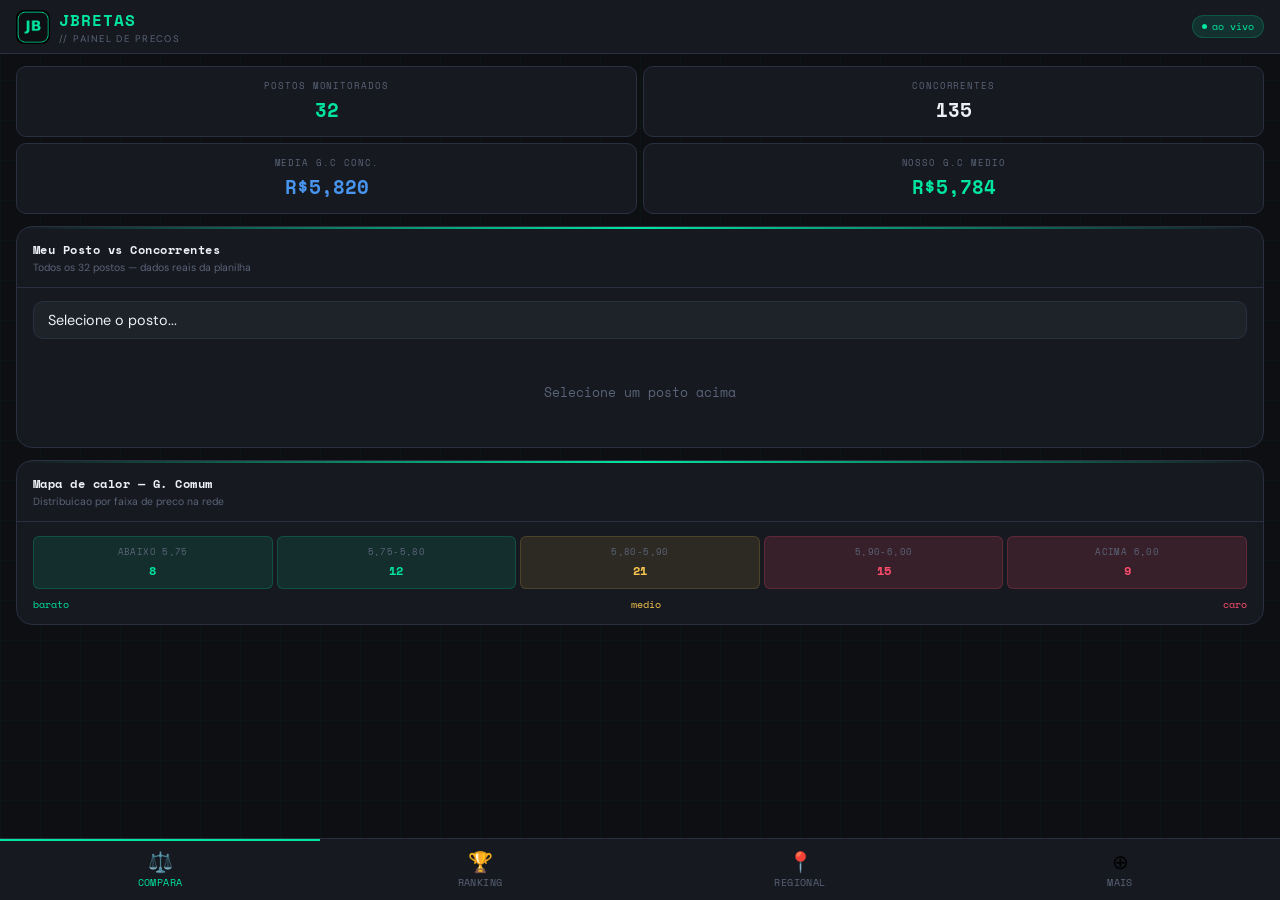
==== commit 8ba2d1b7: "Rename painel_precos_jbretas (1).html to painel_precos_jbretas.html" ====
--- a/painel_precos_jbretas.html
+++ b/painel_precos_jbretas.html
@@ -2,805 +2,772 @@
 <html lang="pt-BR">
 <head>
 <meta charset="UTF-8">
-<meta name="viewport" content="width=device-width, initial-scale=1.0, maximum-scale=1.0">
-<title>JBRETAS — Painel de Preços</title>
+<meta name="viewport" content="width=device-width,initial-scale=1.0,maximum-scale=1.0,user-scalable=no">
+<title>JBRETAS — Painel de Precos</title>
 <link rel="icon" type="image/png" href="[data-uri]">
 <link href="https://fonts.googleapis.com/css2?family=Space+Mono:wght@400;700&family=DM+Sans:wght@400;500;600&display=swap" rel="stylesheet">
 <style>
 *,*::before,*::after{box-sizing:border-box;margin:0;padding:0}
 :root{
-  --bg:#0d0f12;--surface:#161920;--surface2:#1e2229;--surface3:#252b35;
-  --border:#2a3040;--border2:#3a4355;
-  --accent:#00e5a0;--accent2:#00c488;--accent-dim:rgba(0,229,160,0.12);
-  --text:#eef0f4;--text2:#8892a4;--text3:#5a6478;
-  --danger:#ff4d6d;--warning:#f9c74f;--info:#4895ef;
-  --ok:#00e5a0;
+  --bg:#0d0f12;--sf:#161920;--sf2:#1e2229;--sf3:#252b35;
+  --bd:#2a3040;--bd2:#3a4355;
+  --ac:#00e5a0;--ac2:#00c488;--acd:rgba(0,229,160,0.12);
+  --tx:#eef0f4;--tx2:#8892a4;--tx3:#5a6478;
+  --dg:#ff4d6d;--wn:#f9c74f;--inf:#4895ef;--ok:#00e5a0;--pu:#c77dff;
   --mono:'Space Mono',monospace;--sans:'DM Sans',sans-serif;
-  --radius:10px;--radius-lg:16px;
-}
-body{font-family:var(--sans);background:var(--bg);color:var(--text);min-height:100vh;overflow-x:hidden}
+  --r:10px;--rl:16px;
+}
+html,body{height:100%;overflow:hidden}
+body{font-family:var(--sans);background:var(--bg);color:var(--tx);display:flex;flex-direction:column;position:relative}
 body::before{content:'';position:fixed;inset:0;
   background-image:linear-gradient(rgba(0,229,160,0.03) 1px,transparent 1px),linear-gradient(90deg,rgba(0,229,160,0.03) 1px,transparent 1px);
   background-size:40px 40px;pointer-events:none;z-index:0}
-
-/* TOPBAR */
-.topbar{background:var(--surface);border-bottom:1px solid var(--border);padding:0 1rem;height:56px;
-  display:flex;align-items:center;justify-content:space-between;position:sticky;top:0;z-index:100}
-.topbar-brand{font-family:var(--mono);font-size:1rem;font-weight:700;color:var(--accent);letter-spacing:0.06em}
-.topbar-sub{font-size:0.65rem;color:var(--text3);font-family:var(--mono);letter-spacing:0.15em;text-transform:uppercase;margin-top:2px}
-.badge-live{display:inline-flex;align-items:center;gap:5px;background:var(--accent-dim);border:1px solid rgba(0,229,160,0.2);
-  border-radius:20px;color:var(--accent);font-size:0.65rem;font-family:var(--mono);padding:3px 10px}
-.badge-dot{width:5px;height:5px;border-radius:50%;background:var(--accent);animation:pulse 2s infinite}
-@keyframes pulse{0%,100%{opacity:1}50%{opacity:0.3}}
-
-/* CONTAINER */
-.container{max-width:900px;margin:0 auto;padding:1rem;position:relative;z-index:1}
-
-/* PERIOD SELECTOR */
-.period-row{display:flex;align-items:center;gap:6px;margin-bottom:1rem;flex-wrap:wrap}
-.period-lbl{font-size:0.65rem;color:var(--text3);font-family:var(--mono);letter-spacing:0.1em;text-transform:uppercase;margin-right:4px}
-.pbtn{font-family:var(--mono);font-size:0.68rem;font-weight:700;padding:5px 12px;border-radius:20px;
-  border:1px solid var(--border);background:var(--surface2);color:var(--text3);cursor:pointer;transition:all 0.15s;letter-spacing:0.04em}
-.pbtn:hover,.pbtn.active{background:var(--accent);border-color:var(--accent);color:#0a0d0f}
-
-/* KPI GRID */
-.kpi-grid{display:grid;grid-template-columns:repeat(4,1fr);gap:8px;margin-bottom:1rem}
-@media(max-width:600px){.kpi-grid{grid-template-columns:repeat(2,1fr)}}
-.kpi-box{background:var(--surface);border:1px solid var(--border);border-radius:var(--radius);padding:0.85rem;text-align:center}
-.kpi-lbl{font-size:0.6rem;letter-spacing:0.12em;text-transform:uppercase;color:var(--text3);font-family:var(--mono);margin-bottom:4px}
-.kpi-val{font-family:var(--mono);font-size:1.3rem;font-weight:700;color:var(--text)}
-.kpi-val.accent{color:var(--accent)}
-.kpi-val.info{color:var(--info)}
-.kpi-val.warn{color:var(--warning)}
-.kpi-val.danger{color:var(--danger)}
-
-/* TABS */
-.tabs{display:flex;gap:6px;margin-bottom:1rem;overflow-x:auto;scrollbar-width:none;padding-bottom:2px}
-.tabs::-webkit-scrollbar{display:none}
-.tab{font-family:var(--mono);font-size:0.7rem;font-weight:700;padding:7px 14px;border-radius:20px;
-  border:1px solid var(--border);background:var(--surface2);color:var(--text3);cursor:pointer;
-  transition:all 0.15s;white-space:nowrap;letter-spacing:0.04em;flex-shrink:0}
-.tab:hover,.tab.active{background:var(--accent);border-color:var(--accent);color:#0a0d0f}
-
-/* SECTION */
-.section{background:var(--surface);border:1px solid var(--border);border-radius:var(--radius-lg);
-  margin-bottom:1rem;overflow:hidden;position:relative}
-.section::before{content:'';position:absolute;top:0;left:0;right:0;height:2px;
-  background:linear-gradient(90deg,transparent,var(--accent),transparent)}
-.section-hdr{padding:0.9rem 1rem;border-bottom:1px solid var(--border);display:flex;align-items:center;gap:8px;flex-wrap:wrap}
-.section-title{font-family:var(--mono);font-size:0.78rem;font-weight:700;color:var(--text);letter-spacing:0.04em;flex:1}
-.section-sub{font-size:0.68rem;color:var(--text3);font-family:var(--mono)}
-.section-body{padding:1rem}
-
-/* POSTO SELECTOR */
-.posto-select{width:100%;background:var(--surface2);border:1px solid var(--border);border-radius:var(--radius);
-  color:var(--text);font-family:var(--sans);font-size:0.9rem;padding:0.6rem 1rem;outline:none;
-  appearance:none;cursor:pointer;transition:border-color 0.2s}
-.posto-select:focus{border-color:var(--accent)}
-
-/* COMPARATIVO PREÇO */
-.comp-grid{display:grid;grid-template-columns:1fr 1fr;gap:8px;margin-bottom:1rem}
-@media(max-width:480px){.comp-grid{grid-template-columns:1fr}}
-.comp-card{border-radius:var(--radius);padding:0.85rem;border:1px solid var(--border);position:relative}
-.comp-card.meu{background:rgba(0,229,160,0.06);border-color:rgba(0,229,160,0.25)}
-.comp-card.conc{background:var(--surface2)}
-.comp-card-lbl{font-size:0.62rem;letter-spacing:0.12em;text-transform:uppercase;font-family:var(--mono);margin-bottom:4px}
-.comp-card.meu .comp-card-lbl{color:var(--accent)}
-.comp-card.conc .comp-card-lbl{color:var(--text3)}
-.comp-card-nome{font-size:0.82rem;font-weight:500;color:var(--text);margin-bottom:8px;white-space:nowrap;overflow:hidden;text-overflow:ellipsis}
-.preco-row{display:flex;justify-content:space-between;align-items:center;padding:3px 0;border-bottom:1px solid var(--border)}
-.preco-row:last-child{border-bottom:none}
-.preco-comb{font-size:0.7rem;color:var(--text3);font-family:var(--mono)}
-.preco-val{font-size:0.82rem;font-family:var(--mono);font-weight:700}
-.preco-val.gc{color:var(--info)}
-.preco-val.ga{color:var(--warning)}
-.preco-val.et{color:var(--accent)}
-.preco-val.s10{color:var(--danger)}
-.preco-val.s500{color:#c77dff}
-.preco-val.nd{color:var(--text3);font-weight:400}
-
-/* DIFERENÇA */
-.diff-section{margin-top:0.75rem}
-.diff-title{font-size:0.65rem;letter-spacing:0.1em;text-transform:uppercase;color:var(--text3);font-family:var(--mono);margin-bottom:6px}
-.diff-row{display:flex;align-items:center;gap:8px;padding:4px 0;border-bottom:1px solid var(--border)}
-.diff-row:last-child{border-bottom:none}
-.diff-comb{font-size:0.7rem;color:var(--text2);font-family:var(--mono);width:40px;flex-shrink:0}
-.diff-bar-bg{flex:1;background:var(--border);border-radius:2px;height:4px;overflow:hidden;position:relative}
-.diff-bar{height:100%;border-radius:2px;transition:width 0.5s}
-.diff-val{font-size:0.72rem;font-family:var(--mono);font-weight:700;width:70px;text-align:right;flex-shrink:0}
-.diff-val.acima{color:var(--ok)}
-.diff-val.abaixo{color:var(--danger)}
-.diff-val.igual{color:var(--text3)}
-
-/* TABELA GERAL */
-.tabela-wrap{overflow-x:auto;-webkit-overflow-scrolling:touch}
-table.ptab{width:100%;border-collapse:collapse;font-size:0.73rem;font-family:var(--mono);min-width:560px}
-table.ptab th{padding:7px 8px;text-align:left;font-size:0.6rem;letter-spacing:0.1em;text-transform:uppercase;
-  color:var(--text3);border-bottom:1px solid var(--border);white-space:nowrap;font-weight:700}
-table.ptab td{padding:7px 8px;border-bottom:1px solid var(--border);color:var(--text2);white-space:nowrap}
-table.ptab tr:hover td{background:var(--surface2)}
-table.ptab tr:last-child td{border-bottom:none}
-.tag-meu{display:inline-block;font-size:0.58rem;font-family:var(--mono);padding:1px 6px;border-radius:20px;
-  background:var(--accent-dim);color:var(--accent);border:1px solid rgba(0,229,160,0.2);margin-left:4px}
-.tag-mais-barato{display:inline-block;font-size:0.58rem;font-family:var(--mono);padding:1px 6px;border-radius:20px;
-  background:rgba(0,229,160,0.1);color:var(--ok);border:1px solid rgba(0,229,160,0.3)}
-.tag-mais-caro{display:inline-block;font-size:0.58rem;font-family:var(--mono);padding:1px 6px;border-radius:20px;
-  background:rgba(255,77,109,0.08);color:var(--danger);border:1px solid rgba(255,77,109,0.25)}
-
-/* RANKING */
-.rank-item{margin-bottom:10px}
-.rank-meta{display:flex;justify-content:space-between;align-items:center;margin-bottom:3px}
-.rank-left{display:flex;align-items:center;gap:6px}
-.rank-pos{font-size:0.65rem;color:var(--text3);font-family:var(--mono);width:22px;flex-shrink:0}
-.rank-dot{width:7px;height:7px;border-radius:50%;flex-shrink:0}
-.rank-nome{font-size:0.8rem;color:var(--text)}
-.rank-banda{font-size:0.65rem;font-family:var(--mono);margin-left:2px}
-.rank-preco{font-size:0.85rem;font-weight:700;font-family:var(--mono);color:var(--text)}
-.rank-bar-bg{background:var(--border);border-radius:2px;height:3px;overflow:hidden}
-.rank-bar{height:100%;border-radius:2px}
-.rank-sub{font-size:0.65rem;color:var(--text3);font-family:var(--mono);margin-top:2px}
-.rank-meu-posto{background:rgba(0,229,160,0.06);border:1px solid rgba(0,229,160,0.2);border-radius:6px;padding:2px 0 2px 6px}
-
-/* BANDEIRA GRID */
-.band-grid{display:grid;grid-template-columns:repeat(auto-fit,minmax(140px,1fr));gap:8px}
-.band-box{background:var(--surface2);border:1px solid var(--border);border-radius:var(--radius);padding:0.8rem;text-align:center}
-.band-nome{font-size:0.72rem;font-weight:700;font-family:var(--mono);margin-bottom:4px}
-.band-preco{font-size:1rem;font-weight:700;font-family:var(--mono);color:var(--text)}
-.band-n{font-size:0.6rem;color:var(--text3);margin-top:3px}
-.band-tag{display:inline-block;font-size:0.58rem;font-family:var(--mono);padding:2px 7px;border-radius:20px;margin-top:4px}
-.band-tag.barato{background:rgba(0,229,160,0.1);color:var(--ok)}
-.band-tag.caro{background:rgba(255,77,109,0.08);color:var(--danger)}
-
-/* REGIONAL */
-.reg-grid{display:grid;grid-template-columns:repeat(auto-fit,minmax(200px,1fr));gap:8px}
-.reg-box{background:var(--surface2);border:1px solid var(--border);border-radius:var(--radius);padding:0.8rem}
-.reg-title{font-size:0.72rem;font-weight:700;color:var(--info);font-family:var(--mono);margin-bottom:6px}
-.reg-posto-row{display:flex;justify-content:space-between;padding:3px 0;border-bottom:1px solid var(--border);font-size:0.7rem}
-.reg-posto-row:last-child{border-bottom:none}
-.reg-posto-nome{color:var(--text2)}
-.reg-posto-val{color:var(--info);font-family:var(--mono)}
-
-/* INPUT PREÇO */
-.preco-input-grid{display:grid;grid-template-columns:repeat(3,1fr);gap:6px;margin-bottom:8px}
-@media(max-width:480px){.preco-input-grid{grid-template-columns:repeat(2,1fr)}}
-.preco-input-item label{display:block;font-size:0.62rem;text-transform:uppercase;letter-spacing:0.08em;color:var(--text3);margin-bottom:3px;font-family:var(--mono)}
-.preco-input-item input{width:100%;background:var(--surface2);border:1px solid var(--border);border-radius:var(--radius);
-  color:var(--text);font-family:var(--mono);font-size:0.9rem;padding:7px 10px;outline:none;text-align:right;transition:border-color 0.2s}
-.preco-input-item input:focus{border-color:var(--accent)}
-
-/* BTN */
-.btn{background:var(--accent);color:#0a0d0f;border:none;border-radius:var(--radius);font-family:var(--mono);
-  font-size:0.78rem;font-weight:700;letter-spacing:0.08em;text-transform:uppercase;padding:0.65rem 1.25rem;
-  cursor:pointer;transition:background 0.15s,transform 0.1s;width:100%}
-.btn:hover{background:var(--accent2)}
-.btn:active{transform:scale(0.98)}
-.btn.secondary{background:var(--surface2);color:var(--text2);border:1px solid var(--border2)}
-.btn.secondary:hover{border-color:var(--accent);color:var(--accent)}
-
-/* DROPDOWN SELECT GRUPO */
-.grupo-select{display:flex;gap:6px;margin-bottom:0.75rem;flex-wrap:wrap}
-.grupo-btn{font-family:var(--mono);font-size:0.65rem;padding:4px 10px;border-radius:20px;
-  border:1px solid var(--border);background:transparent;color:var(--text3);cursor:pointer;transition:all 0.15s}
-.grupo-btn.active{background:var(--surface3);color:var(--accent);border-color:var(--border2)}
-
-/* TOAST */
-.toast{position:fixed;bottom:1.5rem;right:1rem;left:1rem;max-width:400px;margin:0 auto;
-  background:var(--surface);border:1px solid var(--accent);border-radius:var(--radius);
-  padding:0.85rem 1.25rem;font-size:0.85rem;z-index:999;display:none;animation:slideUp 0.3s ease;
-  box-shadow:0 4px 24px rgba(0,0,0,0.5)}
+.topbar{background:var(--sf);border-bottom:1px solid var(--bd);padding:0 1rem;height:54px;
+  display:flex;align-items:center;justify-content:space-between;position:relative;z-index:10;flex-shrink:0}
+.tbbrand{font-family:var(--mono);font-size:1rem;font-weight:700;color:var(--ac);letter-spacing:.06em}
+.tbsub{font-size:.6rem;color:var(--tx3);letter-spacing:.15em;text-transform:uppercase}
+.live{display:inline-flex;align-items:center;gap:5px;background:var(--acd);border:1px solid rgba(0,229,160,.2);
+  border-radius:20px;color:var(--ac);font-size:.62rem;font-family:var(--mono);padding:3px 9px}
+.ldot{width:5px;height:5px;border-radius:50%;background:var(--ac);animation:pu 2s infinite}
+@keyframes pu{0%,100%{opacity:1}50%{opacity:.3}}
+.main{flex:1;overflow-y:auto;overflow-x:hidden;position:relative;z-index:1;padding-bottom:70px}
+.main::-webkit-scrollbar{width:3px}
+.main::-webkit-scrollbar-thumb{background:var(--bd2)}
+.bnav{position:fixed;bottom:0;left:0;right:0;background:var(--sf);border-top:1px solid var(--bd);
+  display:flex;z-index:100;height:62px}
+.nbtn{flex:1;display:flex;flex-direction:column;align-items:center;justify-content:center;gap:3px;
+  cursor:pointer;background:transparent;border:none;border-top:2px solid transparent;transition:all .15s;padding:6px 4px}
+.nbtn.active{border-top-color:var(--ac)}
+.nbtn .ni{font-size:20px;transition:color .15s;line-height:1}
+.nbtn .nl{font-size:.62rem;font-family:var(--mono);color:var(--tx3);letter-spacing:.04em;text-transform:uppercase;transition:color .15s}
+.nbtn.active .nl{color:var(--ac)}
+.moverlay{position:fixed;inset:0;background:rgba(0,0,0,.8);z-index:200;display:none;align-items:flex-end}
+.moverlay.open{display:flex}
+.msheet{background:var(--sf);border-radius:20px 20px 0 0;width:100%;padding:1.25rem 1rem 2rem;border-top:1px solid var(--bd);position:relative}
+.msheet::before{content:'';display:block;width:36px;height:3px;background:var(--bd2);border-radius:2px;margin:0 auto 1.25rem}
+.mtitle{font-family:var(--mono);font-size:.75rem;color:var(--tx3);letter-spacing:.1em;text-transform:uppercase;margin-bottom:1rem}
+.mgrid{display:grid;grid-template-columns:repeat(3,1fr);gap:8px}
+.mitem{background:var(--sf2);border:1px solid var(--bd);border-radius:var(--r);padding:.85rem .5rem;text-align:center;cursor:pointer;transition:all .15s}
+.mitem:hover{border-color:var(--ac);background:rgba(0,229,160,.06)}
+.mitem .mic{font-size:22px;margin-bottom:5px;display:block}
+.mitem .mlbl{font-size:.65rem;font-family:var(--mono);color:var(--tx2);letter-spacing:.04em;line-height:1.3}
+.mitem .mbadge{display:inline-block;font-size:.55rem;font-family:var(--mono);padding:1px 6px;border-radius:10px;background:rgba(0,229,160,.1);color:var(--ac);margin-top:3px}
+.mclose{position:absolute;right:1rem;top:.85rem;background:transparent;border:none;color:var(--tx3);font-size:1.2rem;cursor:pointer;font-family:var(--mono)}
+.scr{display:none;padding:.75rem 1rem}
+.scr.active{display:block}
+.prow{display:flex;align-items:center;gap:5px;margin-bottom:.75rem;flex-wrap:wrap}
+.plbl{font-size:.6rem;color:var(--tx3);font-family:var(--mono);letter-spacing:.1em;text-transform:uppercase;margin-right:2px}
+.pbtn{font-family:var(--mono);font-size:.65rem;font-weight:700;padding:4px 10px;border-radius:20px;border:1px solid var(--bd);background:var(--sf2);color:var(--tx3);cursor:pointer;transition:all .15s}
+.pbtn.active,.pbtn:hover{background:var(--ac);border-color:var(--ac);color:#0a0d0f}
+.kgrid{display:grid;grid-template-columns:1fr 1fr;gap:6px;margin-bottom:.75rem}
+.kbox{background:var(--sf);border:1px solid var(--bd);border-radius:var(--r);padding:.75rem;text-align:center}
+.klbl{font-size:.58rem;letter-spacing:.1em;text-transform:uppercase;color:var(--tx3);font-family:var(--mono);margin-bottom:3px}
+.kval{font-family:var(--mono);font-size:1.2rem;font-weight:700;color:var(--tx)}
+.kval.ac{color:var(--ac)}.kval.inf{color:var(--inf)}.kval.wn{color:var(--wn)}.kval.dg{color:var(--dg)}
+.card{background:var(--sf);border:1px solid var(--bd);border-radius:var(--rl);margin-bottom:.75rem;overflow:hidden;position:relative}
+.card::before{content:'';position:absolute;top:0;left:0;right:0;height:1.5px;background:linear-gradient(90deg,transparent,var(--ac),transparent)}
+.chdr{padding:.8rem 1rem;border-bottom:1px solid var(--bd)}
+.ctitle{font-family:var(--mono);font-size:.78rem;font-weight:700;color:var(--tx);letter-spacing:.04em}
+.csub{font-size:.65rem;color:var(--tx3);margin-top:2px}
+.cbody{padding:.85rem 1rem}
+.sel{width:100%;background:var(--sf2);border:1px solid var(--bd);border-radius:var(--r);color:var(--tx);font-family:var(--sans);font-size:.9rem;padding:.55rem .9rem;outline:none;appearance:none;cursor:pointer;transition:border-color .2s;margin-bottom:.75rem}
+.sel:focus{border-color:var(--ac)}
+.cpair{display:grid;grid-template-columns:1fr 1fr;gap:6px;margin-bottom:.75rem}
+.ccard{border-radius:var(--r);padding:.75rem;border:1px solid var(--bd)}
+.ccard.meu{background:rgba(0,229,160,.06);border-color:rgba(0,229,160,.25)}
+.ccard.conc{background:var(--sf2)}
+.cclbl{font-size:.6rem;letter-spacing:.1em;text-transform:uppercase;font-family:var(--mono);margin-bottom:3px}
+.ccard.meu .cclbl{color:var(--ac)}.ccard.conc .cclbl{color:var(--tx3)}
+.ccnome{font-size:.78rem;font-weight:500;color:var(--tx);margin-bottom:5px;white-space:nowrap;overflow:hidden;text-overflow:ellipsis}
+.pr{display:flex;justify-content:space-between;padding:2px 0;border-bottom:1px solid var(--bd);font-size:.72rem;font-family:var(--mono)}
+.pr:last-child{border:none}
+.prc{color:var(--tx3)}
+.prv.gc{color:var(--inf)}.prv.ga{color:var(--wn)}.prv.et{color:var(--ac)}.prv.s10{color:var(--dg)}.prv.s500{color:var(--pu)}.prv.nd{color:var(--tx3);font-weight:400}
+.dbox{padding:.65rem .75rem;background:var(--sf2);border:1px solid var(--bd);border-radius:var(--r);margin-top:.5rem}
+.dlbl{font-size:.6rem;color:var(--tx3);font-family:var(--mono);letter-spacing:.08em;text-transform:uppercase;margin-bottom:6px}
+.drow{display:flex;align-items:center;gap:6px;padding:3px 0}
+.dc{font-size:.65rem;color:var(--tx2);font-family:var(--mono);width:30px;flex-shrink:0}
+.dbg{flex:1;background:var(--bd);border-radius:2px;height:3px;overflow:hidden}
+.dbar{height:100%;border-radius:2px}
+.dval{font-size:.7rem;font-family:var(--mono);font-weight:700;width:60px;text-align:right;flex-shrink:0}
+.dval.ok{color:var(--ok)}.dval.bad{color:var(--dg)}.dval.eq{color:var(--tx3)}
+.mbox{margin-top:.5rem;padding:.65rem .75rem;background:var(--sf2);border:1px solid var(--bd);border-radius:var(--r)}
+.mlbl2{font-size:.6rem;color:var(--tx3);font-family:var(--mono);letter-spacing:.08em;text-transform:uppercase;margin-bottom:5px}
+.mvals{display:flex;gap:.75rem;flex-wrap:wrap}
+.mval{font-size:.72rem;font-family:var(--mono);color:var(--tx2)}
+.mval b{color:var(--tx);font-weight:700}
+.ri{padding:7px 0;border-bottom:1px solid var(--bd)}
+.ri:last-child{border:none}
+.rmeta{display:flex;justify-content:space-between;align-items:center;margin-bottom:3px}
+.rl{display:flex;align-items:center;gap:5px;min-width:0;flex:1}
+.rnum{font-size:.65rem;color:var(--tx3);font-family:var(--mono);width:20px;flex-shrink:0}
+.rd{width:6px;height:6px;border-radius:50%;flex-shrink:0}
+.rnome{font-size:.78rem;color:var(--tx);white-space:nowrap;overflow:hidden;text-overflow:ellipsis}
+.rbanda{font-size:.62rem;font-family:var(--mono);margin-left:3px;flex-shrink:0}
+.rpreco{font-size:.82rem;font-weight:700;font-family:var(--mono);color:var(--tx);flex-shrink:0;margin-left:6px}
+.rbarbg{background:var(--bd);border-radius:2px;height:2px;overflow:hidden;margin-bottom:2px}
+.rbar{height:100%;border-radius:2px}
+.rsub{font-size:.62rem;color:var(--tx3);font-family:var(--mono)}
+.tag{display:inline-block;font-size:.58rem;font-family:var(--mono);padding:1px 6px;border-radius:10px;margin-left:4px}
+.tag.ok{background:rgba(0,229,160,.1);color:var(--ok)}.tag.bad{background:rgba(255,77,109,.08);color:var(--dg)}
+.bgrid{display:grid;grid-template-columns:1fr 1fr;gap:6px}
+.bbox{background:var(--sf2);border:1px solid var(--bd);border-radius:var(--r);padding:.75rem;text-align:center}
+.bnome{font-size:.7rem;font-weight:700;font-family:var(--mono);margin-bottom:3px}
+.bpreco{font-size:1rem;font-weight:700;font-family:var(--mono);color:var(--tx)}
+.bn{font-size:.62rem;color:var(--tx3);margin-top:2px}
+.btag{display:inline-block;font-size:.58rem;font-family:var(--mono);padding:1px 6px;border-radius:10px;margin-top:3px}
+.btag.ok{background:rgba(0,229,160,.1);color:var(--ok)}.btag.bad{background:rgba(255,77,109,.08);color:var(--dg)}
+.bdet-row{display:flex;justify-content:space-between;padding:2px 0;border-bottom:1px solid var(--bd);font-size:.68rem;font-family:var(--mono)}
+.bdet-row:last-child{border:none}
+.regi{padding:8px 0;border-bottom:1px solid var(--bd)}
+.regi:last-child{border:none}
+.regnome{font-size:.78rem;font-weight:700;color:var(--inf);font-family:var(--mono);margin-bottom:3px}
+.regpostos{font-size:.65rem;color:var(--tx3);margin-bottom:4px}
+.regprecos{display:flex;gap:.75rem;flex-wrap:wrap;margin-bottom:4px}
+.regp{font-size:.7rem;font-family:var(--mono);color:var(--tx2)}
+.regp b{color:var(--tx)}
+.regrow{display:flex;justify-content:space-between;padding:2px 0;border-bottom:1px solid var(--bd);font-size:.68rem}
+.regrow:last-child{border:none}
+.regpnome{color:var(--tx2)}.regpval{color:var(--inf);font-family:var(--mono)}
+/* AMOSTRA-TESTEMUNHA */
+.at-item{padding:8px 0;border-bottom:1px solid var(--bd)}
+.at-item:last-child{border:none}
+.at-header{display:flex;justify-content:space-between;align-items:center;margin-bottom:4px}
+.at-posto{font-size:.78rem;font-weight:700;color:var(--tx)}
+.at-status{font-size:.62rem;font-family:var(--mono);padding:2px 8px;border-radius:10px}
+.at-status.ok{background:rgba(0,229,160,.1);color:var(--ok)}
+.at-status.vence{background:rgba(255,77,109,.08);color:var(--dg)}
+.at-status.alerta{background:rgba(249,199,79,.1);color:var(--wn)}
+.at-meta{font-size:.65rem;color:var(--tx3);margin-bottom:4px}
+.at-prog-bg{background:var(--bd);border-radius:3px;height:5px;overflow:hidden;margin-bottom:3px}
+.at-prog{height:100%;border-radius:3px}
+.at-prazo{font-size:.62rem;font-family:var(--mono);color:var(--tx3)}
+.at-form{display:grid;grid-template-columns:1fr 1fr;gap:6px;margin-bottom:.75rem}
+.at-field label{display:block;font-size:.62rem;text-transform:uppercase;letter-spacing:.08em;color:var(--tx3);margin-bottom:2px;font-family:var(--mono)}
+.at-field input,.at-field select{width:100%;background:var(--sf2);border:1px solid var(--bd);border-radius:var(--r);color:var(--tx);font-family:var(--mono);font-size:.82rem;padding:6px 8px;outline:none;transition:border-color .2s}
+.at-field input:focus,.at-field select:focus{border-color:var(--ac)}
+/* NOTIFICAÇÕES */
+.nitem{display:flex;gap:10px;padding:8px 0;border-bottom:1px solid var(--bd);align-items:flex-start}
+.nitem:last-child{border:none}
+.nico{width:32px;height:32px;border-radius:8px;display:flex;align-items:center;justify-content:center;font-size:16px;flex-shrink:0}
+.ntxt{flex:1;min-width:0}
+.ntitulo{font-size:.78rem;font-weight:500;color:var(--tx);margin-bottom:2px}
+.nsub{font-size:.68rem;color:var(--tx3)}
+.ntempo{font-size:.6rem;color:var(--tx3);font-family:var(--mono);flex-shrink:0;margin-top:2px}
+.nbadge{display:inline-block;font-size:.6rem;font-family:var(--mono);padding:1px 6px;border-radius:10px;margin-top:2px}
+.nbadge.up{background:rgba(255,77,109,.1);color:var(--dg)}.nbadge.down{background:rgba(0,229,160,.1);color:var(--ok)}
+/* DISTRIBUIDOR */
+.dgrid2{display:grid;grid-template-columns:1fr 1fr;gap:6px;margin-bottom:.75rem}
+.dbox2{background:var(--sf2);border:1px solid var(--bd);border-radius:var(--r);padding:.75rem}
+.dnome2{font-size:.7rem;font-weight:700;font-family:var(--mono);margin-bottom:5px}
+.drow2{display:flex;justify-content:space-between;padding:2px 0;border-bottom:1px solid var(--bd);font-size:.68rem;font-family:var(--mono)}
+.drow2:last-child{border:none}
+.drow2 span:first-child{color:var(--tx3)}
+.lrow{display:flex;align-items:center;justify-content:space-between;padding:7px 0;border-bottom:1px solid var(--bd)}
+.lrow:last-child{border:none}
+.lnome{font-size:.75rem;color:var(--tx2);flex-shrink:0;width:85px}
+.lbw{flex:1;margin:0 .5rem}
+.lbbg{background:var(--bd);border-radius:2px;height:5px;overflow:hidden}
+.lbar{height:100%;border-radius:2px}
+.lpct{font-size:.68rem;font-family:var(--mono);color:var(--tx3);flex-shrink:0;width:40px;text-align:right}
+/* SIMULADOR */
+.sim{background:var(--sf2);border:1px solid var(--bd);border-radius:var(--r);padding:.85rem;margin-bottom:.75rem}
+.simtitle{font-size:.72rem;font-weight:700;color:var(--tx);font-family:var(--mono);margin-bottom:.65rem}
+.simrow{display:flex;align-items:center;gap:8px;margin-bottom:.5rem}
+.simlbl{font-size:.68rem;color:var(--tx3);font-family:var(--mono);flex:1}
+.siminput{width:85px;background:var(--sf);border:1px solid var(--bd);border-radius:6px;color:var(--tx);font-family:var(--mono);font-size:.8rem;padding:4px 7px;outline:none;text-align:center;transition:border-color .2s}
+.siminput:focus{border-color:var(--ac)}
+.simres{border-radius:var(--r);padding:.75rem;margin-top:.5rem;border:1px solid rgba(0,229,160,.2);background:rgba(0,229,160,.06)}
+.simreslbl{font-size:.65rem;color:var(--tx3);font-family:var(--mono);margin-bottom:3px}
+.simresval{font-size:1rem;font-weight:700;font-family:var(--mono);color:var(--ac)}
+/* RELATÓRIOS */
+.rcard{background:var(--sf2);border:1px solid var(--bd);border-radius:var(--r);padding:.85rem;margin-bottom:.65rem;cursor:pointer;transition:border-color .15s}
+.rcard:hover{border-color:var(--ac)}
+.rcardtop{display:flex;align-items:center;gap:10px;margin-bottom:6px}
+.rcardico{width:34px;height:34px;border-radius:8px;display:flex;align-items:center;justify-content:center;font-size:18px;flex-shrink:0}
+.rcardtitle{font-size:.82rem;font-weight:500;color:var(--tx)}
+.rcardsub{font-size:.68rem;color:var(--tx3)}
+.rrows{display:flex;flex-direction:column;gap:3px}
+.rrow{display:flex;justify-content:space-between;font-size:.7rem;font-family:var(--mono)}
+.rrow span:first-child{color:var(--tx3)}.rrow span:last-child{color:var(--tx);font-weight:700}
+/* TABELA MERCADO */
+.blgrid{display:grid;grid-template-columns:repeat(3,1fr);gap:5px;margin-bottom:.75rem}
+.bloco{border-radius:8px;padding:.65rem .4rem;text-align:center;border:1px solid var(--bd);cursor:pointer}
+.blocnome{font-size:.58rem;font-family:var(--mono);margin-bottom:3px;white-space:nowrap;overflow:hidden;text-overflow:ellipsis}
+.blocpreco{font-size:.8rem;font-weight:700;font-family:var(--mono)}
+.blocdelta{font-size:.58rem;font-family:var(--mono);margin-top:2px}
+.bloco.brt{background:rgba(0,229,160,.08);border-color:rgba(0,229,160,.3)}
+.bloco.bcr{background:rgba(255,77,109,.06);border-color:rgba(255,77,109,.2)}
+.bloco.bmd{background:var(--sf2)}
+.desitem{display:flex;align-items:center;gap:8px;padding:6px 0;border-bottom:1px solid var(--bd)}
+.desitem:last-child{border:none}
+.deswrap{flex:1}
+.desnome{font-size:.72rem;color:var(--tx);margin-bottom:2px}
+.desmed{font-size:.62rem;color:var(--tx3);font-family:var(--mono)}
+.desbarbg{background:var(--bd);border-radius:2px;height:3px;overflow:hidden}
+.desbar{height:100%;border-radius:2px}
+.desval{font-size:.72rem;font-family:var(--mono);font-weight:700;width:55px;text-align:right;flex-shrink:0}
+/* LANCAMENTO */
+.lfgrid{display:grid;grid-template-columns:1fr 1fr;gap:6px;margin-bottom:.75rem}
+.lffield label{display:block;font-size:.62rem;text-transform:uppercase;letter-spacing:.08em;color:var(--tx3);margin-bottom:2px;font-family:var(--mono)}
+.lffield input{width:100%;background:var(--sf2);border:1px solid var(--bd);border-radius:var(--r);color:var(--tx);font-family:var(--mono);font-size:.88rem;padding:6px 8px;outline:none;text-align:right;transition:border-color .2s}
+.lffield input:focus{border-color:var(--ac)}
+.btn{width:100%;background:var(--ac);color:#0a0d0f;border:none;border-radius:var(--r);font-family:var(--mono);font-size:.78rem;font-weight:700;letter-spacing:.08em;text-transform:uppercase;padding:.75rem;cursor:pointer;transition:background .15s,transform .1s;margin-bottom:.5rem}
+.btn:hover{background:var(--ac2)}.btn:active{transform:scale(.98)}
+.ulast{background:rgba(0,229,160,.06);border:1px solid rgba(0,229,160,.2);border-radius:var(--r);padding:.6rem .85rem;font-size:.68rem;color:var(--ac);font-family:var(--mono);text-align:center}
+.sdiv{font-size:.62rem;color:var(--tx3);font-family:var(--mono);letter-spacing:.1em;text-transform:uppercase;margin:.85rem 0 .5rem;padding-bottom:.35rem;border-bottom:1px solid var(--bd)}
+.toast{position:fixed;bottom:70px;left:1rem;right:1rem;background:var(--sf);border:1px solid var(--ac);border-radius:var(--r);padding:.75rem 1rem;font-size:.82rem;z-index:999;display:none;animation:sup .3s ease;box-shadow:0 4px 24px rgba(0,0,0,.5)}
 .toast.show{display:block}
-@keyframes slideUp{from{transform:translateY(20px);opacity:0}to{transform:translateY(0);opacity:1}}
-.toast-title{color:var(--accent);font-family:var(--mono);font-size:0.72rem;font-weight:700;letter-spacing:0.08em;margin-bottom:3px}
-
-/* EMPTY */
-.empty{text-align:center;padding:2rem;color:var(--text3);font-size:0.8rem;font-family:var(--mono)}
-
-/* SECAO HIDDEN */
-.secao{display:none}.secao.active{display:block}
-
-/* LOADING */
-.loading-bar{background:var(--border);border-radius:2px;height:2px;overflow:hidden;margin:1rem 0}
-.loading-bar-inner{height:100%;width:30%;background:var(--accent);border-radius:2px;animation:load 1.2s infinite}
-@keyframes load{0%{margin-left:-30%}100%{margin-left:100%}}
+@keyframes sup{from{transform:translateY(20px);opacity:0}to{transform:translateY(0);opacity:1}}
+.ttitle{color:var(--ac);font-family:var(--mono);font-size:.7rem;font-weight:700;letter-spacing:.08em;margin-bottom:2px}
+.empty{text-align:center;padding:2rem;color:var(--tx3);font-size:.8rem;font-family:var(--mono)}
+.hgrid{display:grid;grid-template-columns:repeat(5,1fr);gap:4px}
+.hcell{border-radius:6px;padding:.5rem .3rem;text-align:center}
+.hclbl{font-size:.58rem;color:var(--tx3);font-family:var(--mono);margin-bottom:3px;letter-spacing:.04em;text-transform:uppercase}
+.hcval{font-size:.78rem;font-weight:700;font-family:var(--mono)}
+.hhi{background:rgba(255,77,109,.15);border:1px solid rgba(255,77,109,.2)}
+.hmid{background:rgba(249,199,79,.1);border:1px solid rgba(249,199,79,.15)}
+.hlo{background:rgba(0,229,160,.1);border:1px solid rgba(0,229,160,.2)}
+/* FILTRO POSTO */
+.filtro-row{display:flex;gap:5px;margin-bottom:.6rem;flex-wrap:wrap}
+.ftag{font-family:var(--mono);font-size:.62rem;padding:3px 9px;border-radius:20px;border:1px solid var(--bd);background:var(--sf2);color:var(--tx3);cursor:pointer;transition:all .15s;flex-shrink:0}
+.ftag.active{background:var(--ac);border-color:var(--ac);color:#0a0d0f}
 </style>
 </head>
 <body>
 
-<!-- TOPBAR -->
 <div class="topbar">
-  <div style="display:flex;align-items:center;gap:10px">
-    <img src="[data-uri]" alt="JBRETAS" style="width:36px;height:36px;border-radius:8px;flex-shrink:0">
-    <div>
-      <div class="topbar-brand">JBRETAS</div>
-      <div class="topbar-sub">// Painel de Preços</div>
+  <div style="display:flex;align-items:center;gap:9px">
+    <img src="[data-uri]" alt="JB" style="width:34px;height:34px;border-radius:8px;flex-shrink:0">
+    <div><div class="tbbrand">JBRETAS</div><div class="tbsub">// Painel de Precos</div></div>
+  </div>
+  <div class="live"><span class="ldot"></span>ao vivo</div>
+</div>
+<div class="main" id="main">
+  <!-- 1: COMPARATIVO -->
+  <div class="scr active" id="s-comp">
+    <div class="kgrid">
+      <div class="kbox"><div class="klbl">Postos monitorados</div><div class="kval ac">32</div></div>
+      <div class="kbox"><div class="klbl">Concorrentes</div><div class="kval">135</div></div>
+      <div class="kbox"><div class="klbl">Media G.C conc.</div><div class="kval inf" id="kv-gc">R$5,820</div></div>
+      <div class="kbox"><div class="klbl">Nosso G.C medio</div><div class="kval ac" id="kv-mgc">R$5,784</div></div>
     </div>
-  </div>
-  <div class="badge-live"><span class="badge-dot"></span>Simulação</div>
-</div>
-
-<div class="container">
-
-  <!-- PERIOD -->
-  <div class="period-row">
-    <span class="period-lbl">Período:</span>
-    <button class="pbtn" data-d="1" onclick="setPeriod(this)">Hoje</button>
-    <button class="pbtn active" data-d="7" onclick="setPeriod(this)">7 dias</button>
-    <button class="pbtn" data-d="30" onclick="setPeriod(this)">30 dias</button>
-    <button class="pbtn" data-d="90" onclick="setPeriod(this)">Trimestre</button>
-    <button class="pbtn" data-d="0" onclick="setPeriod(this)">Tudo</button>
-  </div>
-
-  <!-- KPIs -->
-  <div class="kpi-grid">
-    <div class="kpi-box"><div class="kpi-lbl">Coletas</div><div class="kpi-val accent" id="kv-col">284</div></div>
-    <div class="kpi-box"><div class="kpi-lbl">Postos ativos</div><div class="kpi-val" id="kv-pos">26</div></div>
-    <div class="kpi-box"><div class="kpi-lbl">Média G.C conc.</div><div class="kpi-val info" id="kv-gc">R$5,849</div></div>
-    <div class="kpi-box"><div class="kpi-lbl">Nosso preço médio G.C</div><div class="kpi-val accent" id="kv-mgc">R$5,790</div></div>
-  </div>
-
-  <!-- TABS -->
-  <div class="tabs">
-    <button class="tab active" onclick="setTab(this,'comparativo')">⚖️ Meu Posto vs Concorrentes</button>
-    <button class="tab" onclick="setTab(this,'ranking')">🏆 Ranking Concorrentes</button>
-    <button class="tab" onclick="setTab(this,'bandeira')">🏷️ Por Bandeira</button>
-    <button class="tab" onclick="setTab(this,'regional')">📍 Por Regional</button>
-    <button class="tab" onclick="setTab(this,'lancamento')">✏️ Lançar Preços</button>
-  </div>
-
-  <!-- ABA: COMPARATIVO -->
-  <div class="secao active" id="sec-comparativo">
-    <div class="section">
-      <div class="section-hdr">
-        <div>
-          <div class="section-title">Meu Posto vs Concorrentes</div>
-          <div class="section-sub">Selecione o posto para ver a comparação</div>
-        </div>
-      </div>
-      <div class="section-body">
-        <select class="posto-select" id="posto-sel" onchange="renderComparativo()">
+    <div class="card">
+      <div class="chdr"><div class="ctitle">Meu Posto vs Concorrentes</div><div class="csub">Todos os 32 postos — dados reais da planilha</div></div>
+      <div class="cbody">
+        <select class="sel" id="posto-comp" onchange="renderComp()">
           <option value="">Selecione o posto...</option>
         </select>
-        <div id="comp-body" style="margin-top:1rem"></div>
+        <div id="comp-body"><div class="empty">Selecione um posto acima</div></div>
+      </div>
+    </div>
+    <div class="card">
+      <div class="chdr"><div class="ctitle">Mapa de calor — G. Comum</div><div class="csub">Distribuicao por faixa de preco na rede</div></div>
+      <div class="cbody">
+        <div class="hgrid">
+          <div class="hcell hlo"><div class="hclbl">abaixo 5,75</div><div class="hcval" style="color:var(--ok)">8</div></div>
+          <div class="hcell hlo"><div class="hclbl">5,75-5,80</div><div class="hcval" style="color:var(--ok)">12</div></div>
+          <div class="hcell hmid"><div class="hclbl">5,80-5,90</div><div class="hcval" style="color:var(--wn)">21</div></div>
+          <div class="hcell hhi"><div class="hclbl">5,90-6,00</div><div class="hcval" style="color:var(--dg)">15</div></div>
+          <div class="hcell hhi"><div class="hclbl">acima 6,00</div><div class="hcval" style="color:var(--dg)">9</div></div>
+        </div>
+        <div style="display:flex;justify-content:space-between;margin-top:.5rem;font-size:.6rem;color:var(--tx3);font-family:var(--mono)">
+          <span style="color:var(--ok)">barato</span><span style="color:var(--wn)">medio</span><span style="color:var(--dg)">caro</span>
+        </div>
       </div>
     </div>
   </div>
-
-  <!-- ABA: RANKING -->
-  <div class="secao" id="sec-ranking">
-    <div class="section">
-      <div class="section-hdr">
-        <div class="section-title">🏆 Ranking G. Comum — mais barato ao mais caro</div>
-      </div>
-      <div class="section-body" id="ranking-body"></div>
+  <!-- 2: RANKING -->
+  <div class="scr" id="s-ranking">
+    <div class="sdiv">Filtrar por supervisor</div>
+    <div class="filtro-row" id="filtro-sup">
+      <button class="ftag active" onclick="setFiltroSup(this,'todos')">Todos</button>
+      <button class="ftag" onclick="setFiltroSup(this,'Fabricio')">Fabricio</button>
+      <button class="ftag" onclick="setFiltroSup(this,'Paulo')">Paulo</button>
+      <button class="ftag" onclick="setFiltroSup(this,'Mauricio')">Mauricio</button>
+      <button class="ftag" onclick="setFiltroSup(this,'Rodrigo')">Rodrigo</button>
     </div>
-    <div class="section" style="margin-top:0">
-      <div class="section-hdr"><div class="section-title">🏷️ Ranking por Bandeira — G. Comum</div></div>
-      <div class="section-body"><div class="band-grid" id="band-rank-body"></div></div>
+    <div class="sdiv">Ranking concorrentes — G. Comum</div>
+    <div class="card">
+      <div class="chdr"><div class="ctitle">Do mais barato ao mais caro</div><div class="csub" id="rank-count">carregando...</div></div>
+      <div class="cbody" id="rank-body"></div>
+    </div>
+    <div class="sdiv">Ranking por bandeira</div>
+    <div class="card"><div class="cbody"><div class="bgrid" id="band-rank-body"></div></div></div>
+    <div class="sdiv">Mais deslocados da media regional</div>
+    <div class="card"><div class="chdr"><div class="ctitle">Alerta de deslocamento</div></div><div class="cbody" id="deslocado-body"></div></div>
+  </div>
+  <!-- 3: BANDEIRA/REGIONAL -->
+  <div class="scr" id="s-regional">
+    <div class="sdiv">Por bandeira do concorrente</div>
+    <div class="card"><div class="cbody"><div class="bgrid" id="band-body"></div></div></div>
+    <div class="sdiv">Por bandeira do nosso posto</div>
+    <div class="card"><div class="cbody"><div class="bgrid" id="nossa-band-body"></div></div></div>
+    <div class="sdiv">Por supervisor</div>
+    <div class="card"><div class="cbody" id="reg-body"></div></div>
+  </div>
+  <!-- 4: MAIS -->
+  <div class="scr" id="s-mais">
+    <div id="mais-conteudo"><div class="empty">Selecione uma opcao no menu Mais+</div></div>
+  </div>
+</div>
+<nav class="bnav">
+  <button class="nbtn active" onclick="setTab(this,'comp')">
+    <span class="ni">⚖️</span><span class="nl">Compara</span>
+  </button>
+  <button class="nbtn" onclick="setTab(this,'ranking')">
+    <span class="ni">🏆</span><span class="nl">Ranking</span>
+  </button>
+  <button class="nbtn" onclick="setTab(this,'regional')">
+    <span class="ni">📍</span><span class="nl">Regional</span>
+  </button>
+  <button class="nbtn" onclick="abrirMais()">
+    <span class="ni">⊕</span><span class="nl">Mais</span>
+  </button>
+</nav>
+<div class="moverlay" id="modal-mais" onclick="fecharMais(event)">
+  <div class="msheet">
+    <button class="mclose" onclick="fecharMaisBtn()">X</button>
+    <div class="mtitle">Mais funcoes</div>
+    <div class="mgrid">
+      <div class="mitem" onclick="irPara('amostra')"><span class="mic">🧪</span><div class="mlbl">Amostra-Testemunha</div><div class="mbadge">importante</div></div>
+      <div class="mitem" onclick="irPara('notif')"><span class="mic">🔔</span><div class="mlbl">Notificacoes de Preco</div><div class="mbadge">ativo</div></div>
+      <div class="mitem" onclick="irPara('distribuidor')"><span class="mic">🏭</span><div class="mlbl">Distribuidor / Custo</div><div class="mbadge">ativo</div></div>
+      <div class="mitem" onclick="irPara('simulador')"><span class="mic">🧮</span><div class="mlbl">Simulador de Margem</div><div class="mbadge">ativo</div></div>
+      <div class="mitem" onclick="irPara('lancamento')"><span class="mic">✏️</span><div class="mlbl">Lancar Preco</div><div class="mbadge">ativo</div></div>
+      <div class="mitem" onclick="irPara('relatorios')"><span class="mic">📊</span><div class="mlbl">Relatorios Comerciais</div><div class="mbadge">ativo</div></div>
     </div>
   </div>
-
-  <!-- ABA: BANDEIRA -->
-  <div class="secao" id="sec-bandeira">
-    <div class="section">
-      <div class="section-hdr"><div class="section-title">Preços médios por bandeira</div></div>
-      <div class="section-body">
-        <div class="tabela-wrap">
-          <table class="ptab">
-            <thead><tr>
-              <th>Bandeira</th>
-              <th style="color:#4895ef">G.C</th>
-              <th style="color:#f9c74f">G.A</th>
-              <th style="color:#00e5a0">ET</th>
-              <th style="color:#ff6b6b">S10</th>
-              <th>Coletas</th>
-            </tr></thead>
-            <tbody id="band-tab-body"></tbody>
-          </table>
-        </div>
-        <div class="band-grid" id="band-cards" style="margin-top:1rem"></div>
-      </div>
-    </div>
-  </div>
-
-  <!-- ABA: REGIONAL -->
-  <div class="secao" id="sec-regional">
-    <div class="section">
-      <div class="section-hdr"><div class="section-title">Preços por Regional — Supervisor</div></div>
-      <div class="section-body">
-        <div class="tabela-wrap">
-          <table class="ptab">
-            <thead><tr>
-              <th>Regional</th><th>Postos</th>
-              <th style="color:#4895ef">G.C</th>
-              <th style="color:#f9c74f">G.A</th>
-              <th style="color:#00e5a0">ET</th>
-              <th style="color:#ff6b6b">S10</th>
-              <th>Coletas</th>
-            </tr></thead>
-            <tbody id="reg-tab-body"></tbody>
-          </table>
-        </div>
-        <div class="reg-grid" id="reg-cards" style="margin-top:1rem"></div>
-      </div>
-    </div>
-  </div>
-
-  <!-- ABA: LANÇAMENTO -->
-  <div class="secao" id="sec-lancamento">
-    <div class="section">
-      <div class="section-hdr">
-        <div>
-          <div class="section-title">✏️ Lançar Preço do Meu Posto</div>
-          <div class="section-sub">Informe o preço praticado hoje para comparar com os concorrentes</div>
-        </div>
-      </div>
-      <div class="section-body">
-        <select class="posto-select" id="posto-lanc-sel" style="margin-bottom:0.75rem" onchange="atualizarCamposLanc()">
-          <option value="">Selecione o posto...</option>
-        </select>
-        <div id="campos-lanc">
-          <div class="empty">Selecione um posto para ver os campos de preço</div>
-        </div>
-      </div>
-    </div>
-    <div class="section" id="sec-comp-lancamento" style="display:none">
-      <div class="section-hdr"><div class="section-title">Comparativo após lançamento</div></div>
-      <div class="section-body" id="comp-lancamento-body"></div>
-    </div>
-  </div>
-
 </div>
-
-<div class="toast" id="toast">
-  <div class="toast-title" id="toast-title"></div>
-  <div id="toast-msg"></div>
-</div>
+<div class="toast" id="toast"><div class="ttitle" id="t-title"></div><div id="t-msg"></div></div>
 
 <script>
 // ================================================================
-// DADOS — 37 postos reais com concorrentes do Code.gs
+// DADOS REAIS — planilhas jun/2026
 // ================================================================
 const POSTOS_DADOS = {
-  "P. ALEX":        { key:"P01", conc:["REDE FLEX CENTER SUL","P. RAJA","POSTO BARÃO","POSTO WR","P. NSA. FATIMA (BH)"], combs:["GC","GA","ET","S10"] },
-  "P. ANA LÚCIA":   { key:"P02", conc:["MENDONÇA","BANDEIRA BRANCA"], combs:["GC","GA","S10"] },
-  "P. ARAPONGA":    { key:"P03", conc:["DUAS PATRIAS","P. ALEX","BOMBOM","TIGRES","SKY 2"], combs:["GC","GA","ET","S10"] },
-  "P. AVIVA":       { key:"P04", conc:["ALE","LUMA","CENTRAL","POSTO RL","POSTO DO APOIO"], combs:["GC","GA","ET","S10","S500"] },
-  "P. BAHAMAS":     { key:"P05", conc:["VILA","OURO","REDE FLEX SIGMA","ALTO SION","PIAZZA","CORUJÃO"], combs:["GC","GA","ET"] },
-  "P. BARBOSA - DUDU": { key:"P06", conc:["MENDONÇA","BANDEIRA BRANCA","AQUI","ATLANTICO"], combs:["GC","ET","S10"] },
-  "P. BERNARDO":    { key:"P07", conc:["MUARAMA","REDE FLEX SETE BELO","POSTO SHELL","WAP","POSTO MARIO WERNECK"], combs:["GC","ET","S10","S500"] },
-  "P. BOMBOM FILIAL": { key:"P08", conc:["TIGRES","SKY 2","MANUELA","REDE FLEX CENTER NORTE","VAQUINHA","G&P"], combs:["GC","GA","ET","S10"] },
-  "P. BOMBOM MATRIZ": { key:"P09", conc:["BOMBOM","TIGRES","SKY 2","VILA","SÃO PEDRO"], combs:["GC","GA","ET"] },
-  "P. BRUNA":       { key:"P10", conc:["VILA","SÃO FRANCISCO","POSTO CARIJO SHELL","INHUMAS","POSTO MÁQUINE REDE FLEX"], combs:["GC","GA","ET","S10","S500"] },
-  "P. DIFERENCIAL": { key:"P11", conc:["POSTO BH","VILA","SÃO PEDRO","REDE FLEX LESTE"], combs:["GC","GA","ET","S10"] },
-  "P. ESPAÇO REAL": { key:"P12", conc:["P. ALMEIDA","CANADÁ","BARRA 10","COLONIAL"], combs:["GC","GA","ET","S10","S500"] },
-  "P. FELIPAO":     { key:"P13", conc:["PETRO OURO","PASSARELA","REDE ALIANÇA"], combs:["GC","ET","S10","S500"] },
-  "P. GLÓRIA":      { key:"P14", conc:["NOSSO POSTO","MIRAGE","POSTO ASTRAL"], combs:["GC","ET","S10"] },
-  "P. ITAPOA":      { key:"P15", conc:["PHOENIX AMAZONAS","REDE FLEX S. AGOSTINHO","POSTO WAP","POSTO REM","REDE FLEX JUPITER"], combs:["GC","GA","ET","S10"] },
-  "P. JA":          { key:"P16", conc:["REDE FLEX CENTER SUL","P. RAJA","POSTO BARÃO","POSTO WR"], combs:["GC","GA","ET","S10","OCT"] },
-  "P. JOCA":        { key:"P17", conc:["AQUI","ATLANTICO","CHAVES"], combs:["GC","ET","S10"] },
-  "P. LEANDRO":     { key:"P18", conc:["CAPITAL","SERRANO","LUBRIMIL","SHELL"], combs:["GC","GA","ET","S10","S500"] },
-  "P. LOURA EMPREENDIMENTOS": { key:"P19", conc:["FAISCA","SÃO GERALDO","MIL","SHELL SANTO POSTO","PADUA","SIGA PETRO"], combs:["GC","GA","ET","S10","S500"] },
-  "P. MANGABEIRAS": { key:"P20", conc:["VILA","OURO","REDE FLEX SIGMA","ALTO SION","PIAZZA","CORUJÃO"], combs:["GC","GA","ET","S10"] },
-  "P. MIRAGEM JBRETAS": { key:"P21", conc:["XAVANTE","CATALÃO"], combs:["GC","ET","S10","S500"] },
-  "PAIVA E PAIVA COMBUSTIVEL": { key:"P22", conc:["XAVANTE","CATALÃO","REDE FLEX TATIANA","TROPICO"], combs:["GC","GA","ET","S10","S500"] },
-  "P. PLANALTO":    { key:"P24", conc:["P. ENTRADA OBRIGATORIA","CAMÕES (av.portugal)","BR OLIMPIO MOURÃO (falcão)","ALE SENT. BAIRRO"], combs:["GC","GA","ET","S10","S500"] },
-  "P. QUATRO RODAS":{ key:"P25", conc:["REDE FLEX PORTAL","POSTO VILA","REDE FLEX TROVÃO","POSTO NOVO","REDE AQUI"], combs:["GC","GA","ET","S10"] },
-  "P. RODRIGO":     { key:"P26", conc:["ATLANTA","ALE MILLENIUM","VILA LIBERDADE","VILA PIRATA","REDE AQUI"], combs:["GC","GA","ET","S10","S500"] },
-  "P. SANTA INES - JOAQUIM": { key:"P27", conc:["TREVINHO","REDE AQUI","SANTA INES","REDE FLEX SETE BELO"], combs:["GC","GA","ET","S10","S500"] },
-  "P. SANTA INES MINAS": { key:"P28", conc:["TREVINHO","REDE AQUI"], combs:["GC","GA","ET","S10"] },
-  "P. SANTA MARIA": { key:"P29", conc:["MANACAS","POSTO DUO DRIVE"], combs:["GC","ET","S10"] },
-  "P. SAO BERNARDO":{ key:"P30", conc:["MUARAMA","REDE FLEX SETE BELO","WAP","POSTO MARIO WERNECK"], combs:["GC","GA","ET"] },
-  "P. SAO LUIZ RL": { key:"P31", conc:["FAISCA","SÃO GERALDO","MIL","PADUA"], combs:["GC","ET","S10","S500"] },
-  "P. SERENA COLIBRI": { key:"P32", conc:["REDE FLEX POETA","REDE FLEX CELT","PHOENIX SÃO LUIZ","VILA COMETA","REDE FLEX TATIANA","TROPICO"], combs:["GC","GA","ET","S10","S500"] },
-  "P. TOPAZIO":     { key:"P33", conc:["ENSEADA AZUL","PICA PAU"], combs:["GC","GA","ET","S10"] },
-  "P. TRANCOSO":    { key:"P34", conc:["POSTO BR PARQUE","IPIRANGA","BARUC"], combs:["GC","GA","ET","S10"] },
-  "P. TUNEL":       { key:"P35", conc:["PETRO OURO","PASSARELA","REDE ALIANÇA"], combs:["GC","GA","ET"] },
-  "P. URBANO FERRAZ":{ key:"P36", conc:["SHELL LIBERDADE","TUPI","BEIJA FLOR","SHELL WERVIN"], combs:["GC","GA","ET","S10","PODIUM"] },
-  "P. BIANCA":      { key:"P37", conc:["SHELL SUPER LUNA","IPIRANGA G. SARZEDO"], combs:["GC","GA","ET","S10","S500"] },
-  "P. OURO BRANCO": { key:"P38", conc:[], combs:["GC","GA","ET","S10","S500"] },
+  "ALEX":        {conc:{"REDE FLEX CENTER SUL":{banda:"Rede Flex"},"P. RAJA":{banda:"Bandeira Branca"},"POSTO BARAO":{banda:"Bandeira Branca"},"POSTO WR":{banda:"Bandeira Branca"}},bandeira:"Rio Branco",combs:["GC","GA","ET","S10"],gnv:false},
+  "ANA LUCIA":   {conc:{"BANDEIRA BRANCA":{banda:"Bandeira Branca"},"MARIANA":{banda:"Bandeira Branca"}},bandeira:"Vibra",combs:["GC","GA","S10"],gnv:false},
+  "ARAPONGA":    {conc:{"BOMBOM":{banda:"Bandeira Branca"},"DUAS PATRIAS":{banda:"Bandeira Branca"},"SKY 2":{banda:"Bandeira Branca"},"TIGRES":{banda:"Bandeira Branca"}},bandeira:"Ipiranga",combs:["GC","GA","ET","S10"],gnv:false},
+  "AVIVA":       {conc:{"ALE":{banda:"ALE"},"CENTRAL":{banda:"Bandeira Branca"},"LUMA":{banda:"Bandeira Branca"},"POSTO DO APOIO":{banda:"Bandeira Branca"},"POSTO RL":{banda:"Bandeira Branca"}},bandeira:"Ipiranga",combs:["GC","GA","ET","S10","S500"],gnv:false},
+  "BEATRIZ":     {conc:{"POSTO BH":{banda:"Bandeira Branca"},"POSTO DUDU":{banda:"Bandeira Branca"},"POSTO IPIRANGA":{banda:"Ipiranga"},"POSTO PATIO":{banda:"Bandeira Branca"},"POSTO SAO JOAO":{banda:"Bandeira Branca"}},bandeira:"Rio Branco",combs:["GC","GA","ET","S10"],gnv:false},
+  "BERNARDO":    {conc:{"BALNEARIO AGUA LIMPA":{banda:"Bandeira Branca"},"CHEFAO SHELL":{banda:"Shell"},"CURVO DO RETIRO":{banda:"Bandeira Branca"},"PARADA BOA":{banda:"Bandeira Branca"},"VIA TORONTO":{banda:"Bandeira Branca"}},bandeira:"Ipiranga",combs:["GC","ET","S10","S500"],gnv:false},
+  "BIANCA":      {conc:{"IPIRANGA G. SARZEDO":{banda:"Ipiranga"},"SHELL SUPER LUNA":{banda:"Shell"}},bandeira:"Vibra",combs:["GC","GA","ET","S10","S500"],gnv:false},
+  "BRUNA":       {conc:{"PETRO OURO":{banda:"BR/Petrobras"},"POSTO CARIJO SHELL":{banda:"Shell"},"SAO FRANCISCO":{banda:"Bandeira Branca"},"VILA":{banda:"Bandeira Branca"}},bandeira:"Ipiranga",combs:["GC","GA","ET","S10","S500"],gnv:false},
+  "CEASA":       {conc:{"POSTO BR NOVO":{banda:"BR/Petrobras"},"POSTO CEASA":{banda:"Bandeira Branca"},"POSTO REMO":{banda:"Bandeira Branca"},"SANTANA NOVO":{banda:"Bandeira Branca"},"VILA BETO":{banda:"Bandeira Branca"}},bandeira:"Vibra",combs:["GC","GA","ET","S10"],gnv:false},
+  "COLIBRI":     {conc:{"PHOENIX SAO LUIZ":{banda:"Bandeira Branca"},"POSTO DEL REI":{banda:"Bandeira Branca"},"REDE FLEX CELT":{banda:"Rede Flex"},"REDE FLEX POETA":{banda:"Rede Flex"},"REDE FLEX TATIANA":{banda:"Rede Flex"},"TROPICO":{banda:"Bandeira Branca"},"VILA COMETA":{banda:"Bandeira Branca"}},bandeira:"Vibra",combs:["GC","GA","ET","S10","S500"],gnv:false},
+  "DIFERENCIAL": {conc:{"POSTO BH":{banda:"Bandeira Branca"},"POSTO VILA":{banda:"Bandeira Branca"},"REDE FLEX LESTE":{banda:"Rede Flex"},"SAO PEDRO":{banda:"Bandeira Branca"}},bandeira:"Ipiranga",combs:["GC","GA","ET","S10"],gnv:false},
+  "DUDU":        {conc:{"POSTO CAICARA":{banda:"Bandeira Branca"},"POSTO CARREFOUR":{banda:"Bandeira Branca"},"POSTO DEL REY":{banda:"Bandeira Branca"}},bandeira:"ALE",combs:["GC","ET","S10"],gnv:false},
+  "ESPACO REAL": {conc:{"BARRA 10":{banda:"Bandeira Branca"},"CANADA":{banda:"Bandeira Branca"},"LILI":{banda:"Bandeira Branca"},"P. ALMEIDA":{banda:"Bandeira Branca"}},bandeira:"Ipiranga",combs:["GC","GA","ET","S10","S500"],gnv:false},
+  "FELIPAO":     {conc:{"ALE MOTOCAR":{banda:"ALE"},"LALAS":{banda:"Bandeira Branca"},"MAXXI":{banda:"Bandeira Branca"},"P. BH":{banda:"Bandeira Branca"},"POSTO REAL":{banda:"Bandeira Branca"},"SANTA CRUZ":{banda:"Bandeira Branca"}},bandeira:"Vibra",combs:["GC","ET","S10","S500"],gnv:false},
+  "GLORIA":      {conc:{"CAPITAL":{banda:"Bandeira Branca"},"NOSSO POSTO":{banda:"Bandeira Branca"},"POSTO ATUAL":{banda:"Bandeira Branca"}},bandeira:"Ipiranga",combs:["GC","ET","S10"],gnv:false},
+  "ITAPOA":      {conc:{"IPIRANGA VIA EXPRESSA":{banda:"Ipiranga"},"PHOENIX AMAZONAS":{banda:"Bandeira Branca"},"PIO XII AMAZONAS":{banda:"Bandeira Branca"},"POSTO FRANCISCO DE SA":{banda:"Bandeira Branca"},"POSTO OLIMAR":{banda:"Bandeira Branca"},"POSTO WAP":{banda:"Bandeira Branca"},"REDE FLEX JUPITER":{banda:"Rede Flex"},"REDE FLEX S. AGOSTINHO":{banda:"Rede Flex"}},bandeira:"Ipiranga",combs:["GC","GA","ET","S10"],gnv:true},
+  "JA":          {conc:{"P. RAJA":{banda:"Bandeira Branca"},"POSTO WR":{banda:"Bandeira Branca"},"REDE FLEX CENTER SUL":{banda:"Rede Flex"}},bandeira:"Ipiranga",combs:["GC","GA","ET","S10","OCT"],gnv:false},
+  "JOCA":        {conc:{"AQUI":{banda:"Rede Aqui"},"ATLANTICO":{banda:"Bandeira Branca"},"CHAVES":{banda:"Bandeira Branca"}},bandeira:"Vibra",combs:["GC","ET","S10"],gnv:false},
+  "JOAQUIM":     {conc:{"REDE AQUI":{banda:"Rede Aqui"},"SANTA INES":{banda:"Bandeira Branca"},"TREVINHO":{banda:"Bandeira Branca"}},bandeira:"Vibra",combs:["GC","GA","ET","S10","S500"],gnv:false},
+  "LEANDRO":     {conc:{"CAPITAL":{banda:"Bandeira Branca"},"LUBRIMIL":{banda:"Bandeira Branca"},"SERRANO":{banda:"Bandeira Branca"},"SHELL (BH)":{banda:"Shell"}},bandeira:"Vibra",combs:["GC","GA","ET","S10","S500"],gnv:false},
+  "LOURA":       {conc:{"FAISCA":{banda:"Bandeira Branca"},"MIL":{banda:"Bandeira Branca"},"PADUA":{banda:"Bandeira Branca"},"SHELL SANTO POSTO":{banda:"Shell"},"SIGA PETRO":{banda:"Siga Petro"},"SAO GERALDO":{banda:"Bandeira Branca"}},bandeira:"Ipiranga",combs:["GC","GA","ET","S10","S500"],gnv:false},
+  "MANGABEIRAS": {conc:{"ALTO SION":{banda:"Bandeira Branca"},"CORUJAO":{banda:"Bandeira Branca"},"OURO":{banda:"Bandeira Branca"},"PIAZZA":{banda:"Bandeira Branca"},"REDE FLEX SIGMA":{banda:"Rede Flex"},"VILA":{banda:"Bandeira Branca"}},bandeira:"Ipiranga",combs:["GC","GA","ET","S10"],gnv:false},
+  "MIRAGEM":     {conc:{"CATALAO":{banda:"Bandeira Branca"},"XAVANTE":{banda:"Bandeira Branca"}},bandeira:"Vibra",combs:["GC","ET","S10","S500"],gnv:false},
+  "PLANALTO":    {conc:{"ALE SENT. BAIRRO":{banda:"ALE"},"BR OLIMPIO MOURAO":{banda:"BR/Petrobras"},"CAMOES":{banda:"Bandeira Branca"},"MUARAMA":{banda:"Bandeira Branca"},"POSTO SHELL":{banda:"Shell"},"REDE FLEX SETE BELO":{banda:"Rede Flex"},"WAP":{banda:"Bandeira Branca"}},bandeira:"Ipiranga",combs:["GC","GA","ET","S10","S500"],gnv:false},
+  "RODRIGO":     {conc:{"ALE MILLENIUM":{banda:"ALE"},"ATLANTA":{banda:"Bandeira Branca"},"REDE AQUI":{banda:"Rede Aqui"},"VILA LIBERDADE":{banda:"Bandeira Branca"},"VILA PIRATA":{banda:"Bandeira Branca"}},bandeira:"Ipiranga",combs:["GC","GA","ET","S10","S500"],gnv:false},
+  "SANTA INES":  {conc:{"REDE AQUI":{banda:"Rede Aqui"},"TREVINHO":{banda:"Bandeira Branca"}},bandeira:"Vibra",combs:["GC","GA","ET","S10"],gnv:false},
+  "SAO LUIZ":    {conc:{"FAISCA":{banda:"Bandeira Branca"},"MIL":{banda:"Bandeira Branca"},"PADUA":{banda:"Bandeira Branca"},"SAO GERALDO":{banda:"Bandeira Branca"}},bandeira:"Ipiranga",combs:["GC","ET","S10","S500"],gnv:false},
+  "SANTA MARIA": {conc:{"MANACAS":{banda:"Bandeira Branca"},"POSTO DUO DRIVE":{banda:"Bandeira Branca"}},bandeira:"Vibra",combs:["GC","ET","S10"],gnv:false},
+  "TOPAZIO":     {conc:{"BOMBOM":{banda:"Bandeira Branca"},"ENSEADA AZUL":{banda:"Bandeira Branca"},"G&P":{banda:"Bandeira Branca"},"MANUELA":{banda:"Bandeira Branca"},"PICA PAU":{banda:"Bandeira Branca"},"REDE FLEX CENTER NORTE":{banda:"Rede Flex"},"VAQUINHA":{banda:"Bandeira Branca"}},bandeira:"Vibra",combs:["GC","GA","ET","S10"],gnv:false},
+  "TRANCOSO":    {conc:{"BARUC":{banda:"Bandeira Branca"},"IPIRANGA":{banda:"Ipiranga"},"POSTO BR PARQUE":{banda:"BR/Petrobras"}},bandeira:"Vibra",combs:["GC","GA","ET","S10"],gnv:false},
+  "TUNEL":       {conc:{"PASSARELA":{banda:"Bandeira Branca"},"PETRO OURO":{banda:"BR/Petrobras"},"REDE ALIANCA":{banda:"Rede Alianca"},"SANTANA":{banda:"Bandeira Branca"}},bandeira:"Ipiranga",combs:["GC","GA","ET"],gnv:false},
+  "URBANO":      {conc:{"BEIJA FLOR":{banda:"Bandeira Branca"},"SHELL LIBERDADE":{banda:"Shell"},"SHELL WERVIN":{banda:"Shell"},"TUPI":{banda:"Bandeira Branca"}},bandeira:"Ipiranga",combs:["GC","GA","ET","S10","PODIUM"],gnv:true},
+  "4RODAS":      {conc:{"POSTO NOVO":{banda:"Bandeira Branca"},"POSTO VILA":{banda:"Bandeira Branca"},"REDE AQUI":{banda:"Rede Aqui"},"REDE FLEX PORTAL":{banda:"Rede Flex"},"REDE FLEX TROVAO":{banda:"Rede Flex"}},bandeira:"Ipiranga",combs:["GC","GA","ET","S10"],gnv:true},
 };
+// Supervisores REAIS da planilha
+const REGIONAIS = {
+  "Fabricio": ["GLORIA","BRUNA","SANTA MARIA","RODRIGO","MIRAGEM","LEANDRO","4RODAS","COLIBRI","BIANCA","DUDU"],
+  "Paulo":    ["PLANALTO","LOURA","ANA LUCIA","SANTA INES","TOPAZIO","JOCA","JOAQUIM","SAO LUIZ","AVIVA","TRANCOSO"],
+  "Mauricio": ["JA","ITAPOA","URBANO","DIFERENCIAL","MANGABEIRAS","ARAPONGA","TUNEL","ALEX","BERNARDO"],
+  "Rodrigo":  ["BEATRIZ","ESPACO REAL","FELIPAO"],
+};
+const BCOR = {"Rede Flex":"#00e5a0","Ipiranga":"#f9c74f","Vibra":"#4895ef","ALE":"#ff6b6b","Shell":"#e8c84a","BR/Petrobras":"#4db6ac","Rio Branco":"#81c784","Bandeira Branca":"#8892a4","Rede Aqui":"#ff9800","Siga Petro":"#ba68c8","Rede Alianca":"#ff7043"};
+const CL = {GC:"G.C",GA:"G.A",ET:"ET",S10:"S10",S500:"S500",OCT:"G.OCT",PODIUM:"PODIUM"};
+const CC = {GC:"gc",GA:"ga",ET:"et",S10:"s10",S500:"s500",OCT:"gc",PODIUM:"ga"};
+const LANCADOS = {};
+const MEU = {};
+const CONC = {};
+// Dados reais de precos (placeholder — substituir por coleta real do Sheets)
+// Precos referencia: planilha 11-07 (primeira aba com dados)
+const PRECOS_REF = {
+  "J A":{"GC":6.59,"GA":6.89,"ET":4.59,"S10":6.19},
+  "REDE FLEX CENTER SUL":{"GC":6.59,"GA":6.89,"ET":4.59,"S10":6.29},
+  "P. RAJA":{"GC":6.49,"GA":6.69,"ET":4.59,"S10":6.39},
+  "POSTO BARAO":{"GC":6.39,"GA":6.79,"ET":4.49,"S10":5.99},
+  "POSTO WR":{"GC":6.59,"GA":6.69,"ET":4.59,"S10":5.99},
+  "MANGABEIRAS":{"GC":6.59,"GA":6.89,"ET":4.59,"S10":5.99},
+  "VILA":{"GC":6.59,"GA":6.69,"ET":4.59,"S10":5.99},
+  "OURO":{"GC":6.39,"GA":6.49,"ET":4.49},
+  "REDE FLEX SIGMA":{"GC":6.59,"GA":6.89,"ET":4.59,"S10":5.99},
+  "ALTO SION":{"GC":6.56,"GA":6.86,"ET":4.56,"S10":6.49},
+  "PIAZZA":{"GC":6.49,"GA":6.89,"ET":4.59},
+  "CORUJAO":{"GC":6.16,"GA":6.26,"ET":4.46,"S10":6.69},
+  "URBANO":{"GC":6.59,"GA":6.89,"ET":4.49,"S10":null},
+  "SHELL LIBERDADE":{"GC":6.49,"GA":6.89,"ET":4.49},
+  "TUPI":{"GC":6.39,"GA":null,"ET":4.39},
+  "BEIJA FLOR":{"GC":6.49,"GA":null,"ET":4.49},
+  "SHELL WERVIN":{"GC":6.49,"GA":6.89,"ET":4.49},
+  "DIFERENCIAL":{"GC":6.39,"GA":6.69,"ET":4.49,"S10":5.77},
+  "ARAPONGA":{"GC":6.39,"GA":6.69,"ET":4.49,"S10":5.89},
+  "ITAPOA":{"GC":6.39,"GA":6.59,"ET":4.49},
+  "PHOENIX AMAZONAS":{"GC":6.39,"GA":null,"ET":4.49},
+  "REDE FLEX S. AGOSTINHO":{"GC":6.39,"GA":null,"ET":4.49},
+  "POSTO WAP":{"GC":6.39,"GA":6.59,"ET":4.49},
+  "P. ALEX":{"GC":6.59,"GA":6.79,"ET":4.29,"S10":6.39},
+  "DUAS PATRIAS":{"GC":6.29,"GA":6.49,"ET":4.39,"S10":5.79},
+  "BOMBOM":{"GC":6.39,"GA":6.39,"ET":4.49},
+  "TIGRES":{"GC":6.39,"GA":null,"ET":4.49},
+  "SKY 2":{"GC":6.39,"GA":6.79,"ET":4.49},
+  "REDE FLEX JUPITER":{"GC":6.39,"GA":null,"ET":4.49,"S10":5.68},
+};
+function gp(b,v){v=v||0.12;return Math.round((b+(Math.random()-.5)*v)*1000)/1000}
+Object.keys(POSTOS_DADOS).forEach(function(p){
+  MEU[p]={GC:gp(5.81),GA:gp(6.09),ET:gp(3.89),S10:gp(6.45),S500:gp(6.35),OCT:gp(6.29),PODIUM:gp(6.49)};
+  var concs=POSTOS_DADOS[p].conc;
+  Object.keys(concs).forEach(function(c){
+    if(!CONC[c]){
+      var ref=PRECOS_REF[c];
+      CONC[c]={GC:ref&&ref.GC||gp(5.85),GA:ref&&ref.GA||gp(6.15),ET:ref&&ref.ET||gp(3.92),S10:ref&&ref.S10||gp(6.49),banda:concs[c].banda};
+    }
+  });
+});
+function gb(n){return(CONC[n]&&CONC[n].banda)||"Bandeira Branca"}
+function fmt(v){if(!v&&v!==0)return"—";return"R$"+v.toFixed(3).replace(".",",")}
+function med(a){return a.length?a.reduce(function(x,y){return x+y},0)/a.length:null}
+var filtroSupAtual = "todos";
+function initSelects(){
+  var postos=Object.keys(POSTOS_DADOS).sort();
+  ["posto-comp","posto-lanc"].forEach(function(id){
+    var s=document.getElementById(id);if(!s)return;
+    postos.forEach(function(p){var o=document.createElement("option");o.value=p;o.textContent="P. "+p;s.appendChild(o)});
+  });
+}
+function setTab(btn,id){
+  document.querySelectorAll(".nbtn").forEach(function(b){b.classList.remove("active")});
+  btn.classList.add("active");
+  document.querySelectorAll(".scr").forEach(function(s){s.classList.remove("active")});
+  document.getElementById("s-"+id).classList.add("active");
+  document.getElementById("main").scrollTop=0;
+  if(id==="ranking")renderRanking();
+  if(id==="regional")renderRegional();
+}
+function abrirMais(){document.getElementById("modal-mais").classList.add("open")}
+function fecharMaisBtn(){document.getElementById("modal-mais").classList.remove("open")}
+function fecharMais(e){if(e.target===document.getElementById("modal-mais"))fecharMaisBtn()}
+function irPara(sub){
+  fecharMaisBtn();
+  document.querySelectorAll(".nbtn").forEach(function(b){b.classList.remove("active")});
+  document.querySelectorAll(".scr").forEach(function(s){s.classList.remove("active")});
+  document.getElementById("s-mais").classList.add("active");
+  document.getElementById("main").scrollTop=0;
+  var fn={amostra:rAmostra,notif:rNotif,distribuidor:rDistribuidor,simulador:rSimulador,lancamento:rLancamento,relatorios:rRelatorios};
+  if(fn[sub])fn[sub]();
+}
+function setFiltroSup(btn,sup){
+  document.querySelectorAll("#filtro-sup .ftag").forEach(function(b){b.classList.remove("active")});
+  btn.classList.add("active");
+  filtroSupAtual=sup;
+  renderRanking();
+}
+function getConcsFiltrados(){
+  var todos=Object.keys(CONC);
+  if(filtroSupAtual==="todos")return todos;
+  var postosSup=REGIONAIS[filtroSupAtual]||[];
+  var concsSet={};
+  postosSup.forEach(function(p){
+    var cfg=POSTOS_DADOS[p];if(!cfg)return;
+    Object.keys(cfg.conc).forEach(function(c){concsSet[c]=true});
+  });
+  return Object.keys(concsSet).filter(function(c){return CONC[c]});
+}
+function renderComp(){
+  var posto=document.getElementById("posto-comp").value;
+  var body=document.getElementById("comp-body");
+  if(!posto){body.innerHTML='<div class="empty">Selecione um posto acima</div>';return}
+  var cfg=POSTOS_DADOS[posto];
+  var meu=LANCADOS[posto]||MEU[posto];
+  var bandaCorMeu=BCOR[cfg.bandeira]||"#8892a4";
+  var meuHtml='<div class="ccard meu"><div class="cclbl">Meu posto</div><div class="ccnome">P. '+posto+'</div>';
+  meuHtml+='<div style="font-size:.6rem;color:'+bandaCorMeu+';font-family:var(--mono);margin-bottom:4px">'+cfg.bandeira+(cfg.gnv?' · GNV':'')+'</div>';
+  cfg.combs.forEach(function(c){meuHtml+='<div class="pr"><span class="prc">'+(CL[c]||c)+'</span><span class="prv '+(CC[c]||"gc")+'">'+fmt(meu[c])+'</span></div>'});
+  meuHtml+='</div>';
+  var concHtml='<div style="display:flex;flex-direction:column;gap:6px">';
+  var concNomes=Object.keys(cfg.conc);
+  if(!concNomes.length){concHtml+='<div class="empty" style="padding:.75rem">Sem concorrentes</div>'}
+  else concNomes.slice(0,2).forEach(function(cc){
+    var cv=CONC[cc]||{};var banda=cfg.conc[cc].banda;var cor=BCOR[banda]||"#8892a4";
+    concHtml+='<div class="ccard conc"><div class="cclbl" style="color:'+cor+'">'+banda+'</div><div class="ccnome" title="'+cc+'">'+cc+'</div>';
+    cfg.combs.filter(function(cb){return["GC","GA","ET","S10"].includes(cb)}).forEach(function(cb){
+      var vc=cv[cb],vm=meu[cb];var ex="";
+      if(vc&&vm){var d=vc-vm;if(Math.abs(d)>0.005)ex='<span style="font-size:.6rem;color:'+(d>0?"var(--dg)":"var(--ok)")+';margin-left:3px">'+(d>=0?"+":"")+d.toFixed(3)+"</span>"}
+      concHtml+='<div class="pr"><span class="prc">'+(CL[cb]||cb)+'</span><span>'+(vc?'<span class="prv '+(CC[cb]||"gc")+'">'+fmt(vc)+"</span>"+ex:'<span class="prv nd">—</span>')+"</span></div>";
+    });
+    concHtml+="</div>";
+  });
+  if(concNomes.length>2)concHtml+='<div style="font-size:.65rem;color:var(--tx3);font-family:var(--mono);text-align:center;padding:4px">+'+( concNomes.length-2)+' concorrentes</div>';
+  concHtml+="</div>";
+  var gcConcs=concNomes.map(function(cc){return CONC[cc]&&CONC[cc].GC}).filter(Boolean);
+  var mediaGC=gcConcs.length?gcConcs.reduce(function(a,b){return a+b},0)/gcConcs.length:null;
+  var meuGC=meu.GC;var diffHtml="";
+  if(mediaGC&&meuGC){
+    var diff=meuGC-mediaGC;var pct=Math.min(Math.abs(diff)/0.5*100,100);
+    var cor=diff<0?"var(--ok)":"var(--dg)";
+    diffHtml='<div class="dbox"><div class="dlbl">Diferenca G.C — Meu posto vs media concorrentes</div><div class="drow"><span class="dc">G.C</span><div class="dbg"><div class="dbar" style="width:'+pct+'%;background:'+cor+'"></div></div><span class="dval '+(diff<0?"ok":"bad")+'">'+(diff<0?"-":"+")+(fmt(Math.abs(diff)))+"</span></div>";
+    diffHtml+='<div style="font-size:.68rem;color:'+cor+';font-family:var(--mono);text-align:center;margin-top:4px">'+(diff<0?"Voce esta mais barato — posicionamento bom":"Voce esta mais caro que a media dos concorrentes")+"</div></div>";
+    var meds=cfg.combs.filter(function(c){return["GC","GA","ET","S10"].includes(c)}).map(function(c){
+      var arr=concNomes.map(function(cc){return CONC[cc]&&CONC[cc][c]}).filter(Boolean);
+      var m=arr.length?arr.reduce(function(a,b){return a+b},0)/arr.length:null;
+      return m?'<span class="mval">'+(CL[c]||c)+' <b>'+fmt(m)+'</b></span>':"";
+    }).join("");
+    diffHtml+='<div class="mbox"><div class="mlbl2">Media de '+gcConcs.length+' concorrentes</div><div class="mvals">'+meds+"</div></div>";
+  }
+  body.innerHTML='<div class="cpair">'+meuHtml+concHtml+"</div>"+diffHtml;
+}
+function renderRanking(){
+  var concsKey=getConcsFiltrados();
+  var todos=concsKey.map(function(cc){return{nome:cc,banda:gb(cc),GC:CONC[cc].GC,GA:CONC[cc].GA,ET:CONC[cc].ET,S10:CONC[cc].S10}});
+  todos=todos.filter(function(c){return c.GC});
+  todos.sort(function(a,b){return a.GC-b.GC});
+  document.getElementById("rank-count").textContent=todos.length+" concorrentes"+(filtroSupAtual!=="todos"?" — "+filtroSupAtual:"")+" com dados";
+  var mn=todos[0]&&todos[0].GC||0,mx=todos[todos.length-1]&&todos[todos.length-1].GC||1,rng=mx-mn||1;
+  var html="";
+  todos.forEach(function(c,i){
+    var cor=BCOR[c.banda]||"#8892a4";var pct=((c.GC-mn)/rng*100);
+    html+='<div class="ri"><div class="rmeta"><div class="rl"><span class="rnum">'+(i+1)+'</span><span class="rd" style="background:'+cor+'"></span><span class="rnome">'+c.nome+'</span><span class="rbanda" style="color:'+cor+'">'+c.banda.replace("Bandeira Branca","B.B").replace("Rede Flex","R.Flex")+'</span>'+(i===0?'<span class="tag ok">mais barato</span>':i===todos.length-1?'<span class="tag bad">mais caro</span>':"")+'</div><span class="rpreco">'+fmt(c.GC)+"</span></div>";
+    html+='<div class="rbarbg"><div class="rbar" style="width:'+Math.max(pct,1)+'%;background:'+cor+'"></div></div>';
+    html+='<div class="rsub">GA '+fmt(c.GA)+" · ET "+fmt(c.ET)+" · S10 "+fmt(c.S10)+"</div></div>";
+  });
+  document.getElementById("rank-body").innerHTML=html||'<div class="empty">Sem dados</div>';
+  var porB={};
+  todos.forEach(function(c){if(!porB[c.banda])porB[c.banda]=[];porB[c.banda].push(c.GC)});
+  var rB=Object.keys(porB).map(function(b){return{b:b,m:porB[b].reduce(function(a,x){return a+x},0)/porB[b].length,n:porB[b].length}}).sort(function(a,z){return a.m-z.m});
+  var bh="";
+  rB.forEach(function(b,i){
+    var cor=BCOR[b.b]||"#8892a4";
+    bh+='<div class="bbox"><div class="bnome" style="color:'+cor+'">'+b.b+'</div><div class="bpreco">'+fmt(b.m)+'</div><div class="bn">'+b.n+' leituras</div>'+(i===0?'<div class="btag ok">mais barato</div>':i===rB.length-1?'<div class="btag bad">mais caro</div>':'')+"</div>";
+  });
+  document.getElementById("band-rank-body").innerHTML=bh;
+  var tot=todos.reduce(function(a,c){return a+c.GC},0);
+  var media=tot/todos.length;
+  var srt=todos.slice().sort(function(a,b){return Math.abs(b.GC-media)-Math.abs(a.GC-media)});
+  var dh="";
+  srt.slice(0,5).forEach(function(c){
+    var diff=c.GC-media;var cor=diff<0?"var(--ok)":"var(--dg)";var pct=Math.min(Math.abs(diff)/0.3*100,100);
+    dh+='<div class="desitem"><div class="deswrap"><div class="desnome">'+c.nome.substring(0,22)+'</div><div class="desmed">media: '+fmt(media)+'</div><div class="desbarbg"><div class="desbar" style="width:'+pct+'%;background:'+cor+'"></div></div></div><div class="desval" style="color:'+cor+'">'+(diff>=0?"+":"")+diff.toFixed(3)+"</div></div>";
+  });
+  document.getElementById("deslocado-body").innerHTML=dh;
+}
+function renderRegional(){
+  var porBConc={};
+  Object.keys(CONC).forEach(function(cc){
+    var b=gb(cc);if(!porBConc[b])porBConc[b]={gc:[],ga:[],et:[],s10:[],cs:[]};
+    porBConc[b].cs.push(cc);var v=CONC[cc];
+    if(v.GC)porBConc[b].gc.push(v.GC);if(v.GA)porBConc[b].ga.push(v.GA);if(v.ET)porBConc[b].et.push(v.ET);if(v.S10)porBConc[b].s10.push(v.S10);
+  });
+  var bh="";
+  Object.keys(porBConc).sort().forEach(function(b){
+    var d=porBConc[b];var cor=BCOR[b]||"#8892a4";
+    var rows=[["G.C",med(d.gc),"#4895ef"],["G.A",med(d.ga),"#f9c74f"],["ET",med(d.et),"#00e5a0"],["S10",med(d.s10),"#ff6b6b"]].filter(function(x){return x[1]}).map(function(x){return'<div class="bdet-row"><span style="color:'+x[2]+'">'+x[0]+'</span><span style="color:var(--tx)">'+fmt(x[1])+"</span></div>"}).join("");
+    bh+='<div class="bbox" style="text-align:left"><div class="bnome" style="color:'+cor+';margin-bottom:5px">'+b+'<span style="font-weight:400;font-size:.6rem;color:var(--tx3);margin-left:4px">'+d.cs.length+'</span></div>'+rows+"</div>";
+  });
+  document.getElementById("band-body").innerHTML=bh;
+  var porBNosso={};
+  Object.keys(POSTOS_DADOS).forEach(function(p){
+    var b=POSTOS_DADOS[p].bandeira||"Outro";if(!porBNosso[b])porBNosso[b]=[];porBNosso[b].push(p);
+  });
+  var nbh="";
+  Object.keys(porBNosso).sort().forEach(function(b){
+    var ps=porBNosso[b];var cor=BCOR[b]||"#8892a4";
+    var gc=ps.map(function(p){return(LANCADOS[p]||MEU[p]).GC}).filter(Boolean);
+    nbh+='<div class="bbox"><div class="bnome" style="color:'+cor+'">'+b+'</div><div class="bpreco">'+fmt(med(gc))+'</div><div class="bn">'+ps.length+' postos</div></div>';
+  });
+  document.getElementById("nossa-band-body").innerHTML=nbh;
+  var rh="";
+  Object.keys(REGIONAIS).forEach(function(reg){
+    var postos=REGIONAIS[reg];var gc=[],ga=[],et=[],s10=[];
+    postos.forEach(function(p){var v=LANCADOS[p]||MEU[p];if(!v)return;if(v.GC)gc.push(v.GC);if(v.GA)ga.push(v.GA);if(v.ET)et.push(v.ET);if(v.S10)s10.push(v.S10)});
+    rh+='<div class="regi"><div class="regnome">Supervisor '+reg+'</div>';
+    rh+='<div class="regpostos">'+postos.slice(0,4).map(function(p){return p}).join(' · ')+(postos.length>4?' +'+(postos.length-4):'')+'</div>';
+    rh+='<div class="regprecos">'+(gc.length?'<span class="regp" style="color:#4895ef">GC <b>'+fmt(med(gc))+'</b></span>':'')+(ga.length?'<span class="regp" style="color:#f9c74f">GA <b>'+fmt(med(ga))+'</b></span>':'')+(et.length?'<span class="regp" style="color:#00e5a0">ET <b>'+fmt(med(et))+'</b></span>':"")+"</div>";
+    rh+='<div>'+postos.map(function(p){var v=LANCADOS[p]||MEU[p];return'<div class="regrow"><span class="regpnome">P. '+p+'</span><span class="regpval">'+(v&&v.GC?fmt(v.GC):"—")+"</span></div>"}).join("")+"</div></div>";
+  });
+  document.getElementById("reg-body").innerHTML=rh;
+}
+// ── AMOSTRA-TESTEMUNHA ──
+var AMOSTRAS = [
+  {posto:"JA",comb:"GC",coleta:"10/06/2026",prazo:"10/09/2026",resultado:"Conforme",obs:"Amostra 001-26",dias:92,diasRestantes:89},
+  {posto:"ITAPOA",comb:"ET",coleta:"05/05/2026",prazo:"05/08/2026",resultado:"Aguardando",obs:"Amostra 002-26",dias:92,diasRestantes:54},
+  {posto:"URBANO",comb:"S10",coleta:"01/04/2026",prazo:"01/07/2026",resultado:"Aguardando",obs:"Amostra 003-26",dias:92,diasRestantes:19},
+  {posto:"MANGABEIRAS",comb:"GC",coleta:"20/03/2026",prazo:"20/06/2026",resultado:"Conforme",obs:"Amostra 004-26",dias:92,diasRestantes:-8},
+  {posto:"ALEX",comb:"GA",coleta:"15/05/2026",prazo:"15/08/2026",resultado:"Aguardando",obs:"Amostra 005-26",dias:92,diasRestantes:64},
+  {posto:"BRUNA",comb:"S500",coleta:"02/06/2026",prazo:"02/09/2026",resultado:"Aguardando",obs:"Amostra 006-26",dias:92,diasRestantes:82},
+];
+function rAmostra(){
+  var c=document.getElementById("mais-conteudo");
+  var lista=AMOSTRAS.map(function(a){
+    var pct=Math.max(0,Math.min(100,((a.dias-a.diasRestantes)/a.dias)*100));
+    var status=a.diasRestantes<0?"Vencido":a.diasRestantes<=15?"Alerta":"OK";
+    var statusCls=a.diasRestantes<0?"vence":a.diasRestantes<=15?"alerta":"ok";
+    var statusTxt=a.diasRestantes<0?"VENCIDO "+Math.abs(a.diasRestantes)+"d":a.diasRestantes<=15?"ALERTA "+a.diasRestantes+"d":"OK — "+a.diasRestantes+"d restantes";
+    var barCor=a.diasRestantes<0?"var(--dg)":a.diasRestantes<=15?"var(--wn)":"var(--ok)";
+    return'<div class="at-item"><div class="at-header"><span class="at-posto">P. '+a.posto+' — '+( CL[a.comb]||a.comb)+'</span><span class="at-status '+statusCls+'">'+statusTxt+'</span></div>'+
+    '<div class="at-meta">'+a.obs+' · Coleta: '+a.coleta+' · Prazo: '+a.prazo+'</div>'+
+    '<div class="at-prog-bg"><div class="at-prog" style="width:'+pct+'%;background:'+barCor+'"></div></div>'+
+    '<div class="at-prazo" style="color:'+barCor+'">'+a.resultado+'</div></div>';
+  }).join("");
+  var novaForm='<div class="card" style="margin-top:.75rem"><div class="chdr"><div class="ctitle">Registrar nova amostra</div></div><div class="cbody">'+
+    '<div class="at-form">'+
+    '<div class="at-field"><label>Posto</label><select id="at-posto" class="sel" style="margin-bottom:0"><option value="">Selecione...</option>'+
+    Object.keys(POSTOS_DADOS).map(function(p){return'<option value="'+p+'">P. '+p+'</option>'}).join('')+
+    '</select></div>'+
+    '<div class="at-field"><label>Combustivel</label><select id="at-comb" class="sel" style="margin-bottom:0"><option value="GC">G. Comum</option><option value="GA">G. Aditivada</option><option value="ET">Etanol</option><option value="S10">Diesel S10</option><option value="S500">Diesel S500</option></select></div>'+
+    '<div class="at-field"><label>Data coleta</label><input type="date" id="at-data" style="color:var(--tx)"></div>'+
+    '<div class="at-field"><label>Observacoes</label><input type="text" id="at-obs" placeholder="Amostra XXX-26"></div>'+
+    '</div>'+
+    '<button class="btn" onclick="salvarAmostra()">Registrar Amostra-Testemunha</button>'+
+    '</div></div>';
+  c.innerHTML='<div class="sdiv">Controle de amostras-testemunha</div>'+
+    '<div style="padding:6px 8px;background:rgba(249,199,79,.08);border:1px solid rgba(249,199,79,.2);border-radius:8px;font-size:.68rem;color:var(--wn);font-family:var(--mono);margin-bottom:.75rem">'+
+    'Prazo legal: 90 dias apos coleta — obrigatorio reter amostra para defesa em caso de reclamacao ANP</div>'+
+    '<div class="card"><div class="chdr"><div class="ctitle">Amostras ativas</div><div class="csub">'+AMOSTRAS.length+' amostras registradas</div></div>'+
+    '<div class="cbody">'+lista+'</div></div>'+novaForm;
+}
+function salvarAmostra(){
+  var posto=document.getElementById("at-posto").value;
+  var comb=document.getElementById("at-comb").value;
+  var data=document.getElementById("at-data").value;
+  var obs=document.getElementById("at-obs").value;
+  if(!posto||!data){showToast("Atenção","Preencha posto e data");return}
+  var d=new Date(data);
+  var prazo=new Date(d.getTime()+90*24*60*60*1000);
+  var hoje=new Date();
+  var diasRestantes=Math.round((prazo-hoje)/(24*60*60*1000));
+  var fmt2=function(dt){return dt.getDate().toString().padStart(2,"0")+"/"+(dt.getMonth()+1).toString().padStart(2,"0")+"/"+dt.getFullYear()};
+  AMOSTRAS.unshift({posto:posto,comb:comb,coleta:fmt2(d),prazo:fmt2(prazo),resultado:"Aguardando",obs:obs||"Amostra nova",dias:90,diasRestantes:diasRestantes});
+  rAmostra();
+  showToast("Amostra registrada!","P. "+posto+" — prazo ate "+fmt2(prazo));
+}
+function rNotif(){
+  document.getElementById("mais-conteudo").innerHTML='<div class="sdiv">Notificacoes de preco</div><div class="card"><div class="chdr"><div class="ctitle">Alertas recentes</div><div class="csub">Mudancas detectadas nas coletas</div></div><div class="cbody">'+
+  '<div class="nitem"><div class="nico" style="background:rgba(255,77,109,.1)">📈</div><div class="ntxt"><div class="ntitulo">SHELL SUPER LUNA subiu G.C</div><div class="nsub">P. BIANCA — de R$5,990 para R$6,090</div><span class="nbadge up">+R$0,100</span></div><div class="ntempo">hoje 09:32</div></div>'+
+  '<div class="nitem"><div class="nico" style="background:rgba(0,229,160,.12)">📷</div><div class="ntxt"><div class="ntitulo">Coleta confirmada — P. RODRIGO</div><div class="nsub">Foto enviada — ALE MILLENIUM</div><span class="nbadge down">confirmado</span></div><div class="ntempo">08:15</div></div>'+
+  '<div class="nitem"><div class="nico" style="background:rgba(249,199,79,.12)">⚠️</div><div class="ntxt"><div class="ntitulo">TIGRES baixou G.C — regiao P. JA</div><div class="nsub">R$5,650 — R$0,140 abaixo da media</div><span class="nbadge down">-R$0,140</span></div><div class="ntempo">07:50</div></div>'+
+  '<div class="nitem"><div class="nico" style="background:rgba(72,149,239,.15)">📉</div><div class="ntxt"><div class="ntitulo">REDE FLEX CENTER SUL baixou G.A</div><div class="nsub">P. ALEX — de R$6,150 para R$6,090</div><span class="nbadge down">-R$0,060</span></div><div class="ntempo">ontem</div></div>'+
+  '</div></div>';
+}
+function rDistribuidor(){
+  document.getElementById("mais-conteudo").innerHTML='<div class="sdiv">Custo por distribuidora</div>'+
+  '<div class="card"><div class="cbody">'+
+  '<div class="dgrid2">'+
+  '<div class="dbox2"><div class="dnome2" style="color:#f9c74f">Ipiranga</div><div class="drow2"><span>G.C</span><span>R$5,320</span></div><div class="drow2"><span>G.A</span><span>R$5,620</span></div><div class="drow2"><span>ET</span><span>R$3,180</span></div><div class="drow2"><span>S10</span><span>R$5,990</span></div></div>'+
+  '<div class="dbox2"><div class="dnome2" style="color:#4895ef">Vibra</div><div class="drow2"><span>G.C</span><span>R$5,290</span></div><div class="drow2"><span>G.A</span><span>R$5,590</span></div><div class="drow2"><span>ET</span><span>R$3,150</span></div><div class="drow2"><span>S10</span><span>R$5,960</span></div></div>'+
+  '<div class="dbox2"><div class="dnome2" style="color:#81c784">Rio Branco</div><div class="drow2"><span>G.C</span><span style="color:#00e5a0">R$5,260</span></div><div class="drow2"><span>G.A</span><span style="color:#00e5a0">R$5,560</span></div><div class="drow2"><span>ET</span><span style="color:#00e5a0">R$3,120</span></div><div class="drow2"><span>S10</span><span style="color:#00e5a0">R$5,930</span></div></div>'+
+  '<div class="dbox2"><div class="dnome2" style="color:#ff6b6b">ALE</div><div class="drow2"><span>G.C</span><span>R$5,310</span></div><div class="drow2"><span>G.A</span><span>R$5,610</span></div><div class="drow2"><span>ET</span><span>R$3,160</span></div><div class="drow2"><span>S10</span><span>R$5,980</span></div></div>'+
+  '</div>'+
+  '<div style="padding:6px 8px;background:rgba(0,229,160,.06);border:1px solid rgba(0,229,160,.2);border-radius:8px;font-size:.68rem;color:var(--ac);font-family:var(--mono);margin-top:8px">Menor custo G.C: Rio Branco R$5,260 — economia R$0,060 vs Ipiranga</div>'+
+  '</div></div>'+
+  '<div class="sdiv">Limite de compra mensal</div>'+
+  '<div class="card"><div class="cbody">'+
+  '<div class="lrow"><span class="lnome">G. Comum</span><div class="lbw"><div class="lbbg"><div class="lbar" style="width:72%;background:#f9c74f"></div></div></div><span class="lpct" style="color:#f9c74f">72%</span></div>'+
+  '<div class="lrow"><span class="lnome">Etanol</span><div class="lbw"><div class="lbbg"><div class="lbar" style="width:45%;background:#00e5a0"></div></div></div><span class="lpct" style="color:#00e5a0">45%</span></div>'+
+  '<div class="lrow"><span class="lnome">Diesel S10</span><div class="lbw"><div class="lbbg"><div class="lbar" style="width:88%;background:#ff4d6d"></div></div></div><span class="lpct" style="color:#ff4d6d">88% ⚠</span></div>'+
+  '<div class="lrow"><span class="lnome">Diesel S500</span><div class="lbw"><div class="lbbg"><div class="lbar" style="width:31%;background:#00e5a0"></div></div></div><span class="lpct" style="color:#00e5a0">31%</span></div>'+
+  '</div></div>';
+}
+function rSimulador(){
+  document.getElementById("mais-conteudo").innerHTML='<div class="sdiv">Simulador — se eu abaixar, compensa?</div>'+
+  '<div class="sim"><div class="simtitle">Simulacao G. Comum</div>'+
+  '<div class="simrow"><span class="simlbl">Preco atual (R$/L)</span><input class="siminput" type="number" id="sim-atual" value="5.790" step="0.010" oninput="calcSim()"></div>'+
+  '<div class="simrow"><span class="simlbl">Novo preco (R$/L)</span><input class="siminput" type="number" id="sim-novo" value="5.750" step="0.010" oninput="calcSim()"></div>'+
+  '<div class="simrow"><span class="simlbl">Volume diario (L)</span><input class="siminput" type="number" id="sim-vol" value="5000" step="100" oninput="calcSim()"></div>'+
+  '<div class="simrow"><span class="simlbl">Custo (R$/L)</span><input class="siminput" type="number" id="sim-custo" value="5.260" step="0.010" oninput="calcSim()"></div>'+
+  '<div class="simres" id="simres"><div class="simreslbl">Impacto na margem diaria</div><div class="simresval" id="simresval">calculando...</div></div>'+
+  '</div>'+
+  '<div class="card"><div class="chdr"><div class="ctitle">Cruzamento custo x venda x margem</div></div><div class="cbody">'+
+  '<div class="pr"><span class="prc">Custo medio atual</span><span style="font-family:var(--mono);font-weight:700">R$5,260</span></div>'+
+  '<div class="pr"><span class="prc">Preco venda medio G.C</span><span style="color:#4895ef;font-family:var(--mono);font-weight:700">R$5,784</span></div>'+
+  '<div class="pr"><span class="prc">Margem bruta G.C</span><span style="color:#00e5a0;font-family:var(--mono);font-weight:700">R$0,524/L (9,06%)</span></div>'+
+  '<div class="pr" style="border:none"><span class="prc">Margem bruta diaria estimada</span><span style="color:#f9c74f;font-family:var(--mono);font-weight:700">~R$96.940</span></div>'+
+  '</div></div>';
+  calcSim();
+}
+function calcSim(){
+  var a=parseFloat(document.getElementById("sim-atual")&&document.getElementById("sim-atual").value||0);
+  var n=parseFloat(document.getElementById("sim-novo")&&document.getElementById("sim-novo").value||0);
+  var v=parseFloat(document.getElementById("sim-vol")&&document.getElementById("sim-vol").value||0);
+  var c=parseFloat(document.getElementById("sim-custo")&&document.getElementById("sim-custo").value||0);
+  var el=document.getElementById("simresval");var box=document.getElementById("simres");
+  if(!a||!n||!v||!c||!el)return;
+  var imp=(n-a)*v;
+  el.textContent=(imp>=0?"+":"")+"R$"+imp.toFixed(2).replace(".",",")+"/dia";
+  el.style.color=imp>=0?"var(--ok)":"var(--dg)";
+  if(box){box.style.borderColor=imp>=0?"rgba(0,229,160,.2)":"rgba(255,77,109,.2)";box.style.background=imp>=0?"rgba(0,229,160,.06)":"rgba(255,77,109,.06)"}
+}
+function rLancamento(){
+  var postos=Object.keys(POSTOS_DADOS).sort();
+  var opts=postos.map(function(p){return'<option value="'+p+'">P. '+p+"</option>"}).join("");
+  document.getElementById("mais-conteudo").innerHTML='<div class="sdiv">Lancar preco do posto</div>'+
+  '<div class="card"><div class="chdr"><div class="ctitle">Informe os precos praticados hoje</div></div><div class="cbody">'+
+  '<select class="sel" id="posto-lanc" onchange="atualizarLanc()"><option value="">Selecione...</option>'+opts+'</select>'+
+  '<div id="lanc-campos"><div class="empty">Selecione o posto</div></div>'+
+  '</div></div>'+
+  '<div class="card" id="lanc-comp-card" style="display:none"><div class="chdr"><div class="ctitle">Comparativo pos-lancamento</div></div><div class="cbody" id="lanc-comp-body"></div></div>';
+}
+function atualizarLanc(){
+  var posto=document.getElementById("posto-lanc")&&document.getElementById("posto-lanc").value;
+  var campos=document.getElementById("lanc-campos");
+  if(!posto||!campos)return;
+  var cfg=POSTOS_DADOS[posto];var atual=LANCADOS[posto]||MEU[posto];
+  var html='<div class="lfgrid">';
+  cfg.combs.forEach(function(c){var v=atual[c];html+='<div class="lffield"><label>'+(CL[c]||c)+'</label><input type="number" id="lanc-'+c+'" step="0.001" value="'+(v?v.toFixed(3):"")+'"></div>'});
+  html+='</div><button class="btn" onclick="salvarLanc(\''+posto+'\')">Salvar Precos</button>';
+  html+='<div class="ulast">P. '+posto+' — preco informado hoje</div>';
+  campos.innerHTML=html;
+}
+function salvarLanc(posto){
+  var cfg=POSTOS_DADOS[posto];var vals={};
+  cfg.combs.forEach(function(c){var el=document.getElementById("lanc-"+c);if(el&&el.value)vals[c]=parseFloat(el.value)});
+  LANCADOS[posto]=vals;var k=Object.keys(vals);k.forEach(function(c){MEU[posto][c]=vals[c]});
+  var card=document.getElementById("lanc-comp-card");var body=document.getElementById("lanc-comp-body");
+  if(!card||!body)return;
+  card.style.display="block";var html="";
+  Object.keys(cfg.conc).forEach(function(cc){
+    var cv=CONC[cc]||{};var banda=cfg.conc[cc].banda;var cor=BCOR[banda]||"#8892a4";
+    html+='<div style="margin-bottom:7px;padding:8px;background:var(--sf2);border:1px solid var(--bd);border-radius:8px"><div style="font-size:.7rem;font-weight:700;color:'+cor+';font-family:var(--mono);margin-bottom:5px">'+cc+'</div>';
+    cfg.combs.filter(function(cb){return["GC","GA","ET","S10"].includes(cb)}).forEach(function(cb){
+      var vm=vals[cb],vc=cv[cb];if(!vm&&!vc)return;
+      var diff="",dc="color:var(--tx3)";
+      if(vm&&vc){var d=vm-vc;diff=(d>=0?"+":"")+d.toFixed(3);dc=d>0.005?"color:var(--dg)":d<-0.005?"color:var(--ok)":"color:var(--tx3)"}
+      html+='<div class="pr"><span class="prc">'+(CL[cb]||cb)+'</span><span style="display:flex;gap:5px;align-items:center"><span style="color:var(--ac);font-family:var(--mono)">'+(vm?fmt(vm):"—")+'</span><span style="color:var(--tx3);font-size:.6rem">vs</span><span style="font-family:var(--mono);color:var(--tx2)">'+(vc?fmt(vc):"—")+"</span>"+(diff?'<span style="font-size:.62rem;'+dc+'">'+diff+"</span>":"")+"</span></div>";
+    });
+    html+="</div>";
+  });
+  body.innerHTML=html||'<div class="empty">Sem concorrentes</div>';
+  showToast("Precos salvos!","Comparativo atualizado para P. "+posto);
+}
+function rRelatorios(){
+  document.getElementById("mais-conteudo").innerHTML='<div class="sdiv">Relatorios comerciais</div>'+
+  '<div class="rcard"><div class="rcardtop"><div class="rcardico" style="background:rgba(72,149,239,.15)">📈</div><div><div class="rcardtitle">Mix Gasolina Aditivada</div><div class="rcardsub">% sobre total de gasolinas — rede JBRETAS</div></div></div><div class="rrows"><div class="rrow"><span>P. JA (Octapro)</span><span>38,2%</span></div><div class="rrow"><span>P. URBANO (Podium)</span><span>29,7%</span></div><div class="rrow"><span>Media da rede</span><span style="color:var(--ac)">24,1%</span></div></div></div>'+
+  '<div class="rcard"><div class="rcardtop"><div class="rcardico" style="background:rgba(249,199,79,.12)">🛢️</div><div><div class="rcardtitle">Relatorio Oleo Soutag</div><div class="rcardsub">Vendas acumuladas — jun/2026</div></div></div><div class="rrows"><div class="rrow"><span>Litros vendidos</span><span>2.840 L</span></div><div class="rrow"><span>Receita bruta</span><span>R$18.460</span></div><div class="rrow"><span>Margem media</span><span style="color:var(--ok)">R$6,50/L</span></div></div></div>'+
+  '<div class="rcard"><div class="rcardtop"><div class="rcardico" style="background:rgba(0,229,160,.1)">👥</div><div><div class="rcardtitle">Produtividade por gerente</div><div class="rcardsub">Litros x produto x mix — semana</div></div></div><div class="rrows"><div class="rrow"><span>P. BERNARDO</span><span>29.402 L</span></div><div class="rrow"><span>P. FELIPAO</span><span>18.320 L</span></div><div class="rrow"><span>P. MANGABEIRAS</span><span>44.189 L</span></div><div class="rrow"><span>Media da rede</span><span style="color:var(--wn)">27.840 L</span></div></div></div>'+
+  '<div class="rcard"><div class="rcardtop"><div class="rcardico" style="background:rgba(199,125,255,.12)">📦</div><div><div class="rcardtitle">Volume por produto</div><div class="rcardsub">Estimativa mensal jun/2026</div></div></div><div class="rrows"><div class="rrow"><span>G. Comum</span><span>1.284.000 L</span></div><div class="rrow"><span>Etanol</span><span>492.000 L</span></div><div class="rrow"><span>Diesel S10</span><span>386.000 L</span></div><div class="rrow"><span>G. Aditivada</span><span>318.000 L</span></div></div></div>';
+}
+function showToast(title,msg){
+  var t=document.getElementById("toast");
+  document.getElementById("t-title").textContent=title;
+  document.getElementById("t-msg").textContent=msg;
+  t.classList.add("show");setTimeout(function(){t.classList.remove("show")},3000);
+}
+initSelects();
+renderRanking();
+renderRegional();
+</script>
 
-const BANDEIRAS = {
-  "REDE FLEX CENTER SUL":"Rede Flex","REDE FLEX CENTER NORTE":"Rede Flex","REDE FLEX SIGMA":"Rede Flex",
-  "REDE FLEX SETE BELO":"Rede Flex","REDE FLEX S. AGOSTINHO":"Rede Flex","REDE FLEX PORTAL":"Rede Flex",
-  "REDE FLEX LESTE":"Rede Flex","REDE FLEX TATIANA":"Rede Flex","REDE FLEX CELT":"Rede Flex",
-  "REDE FLEX POETA":"Rede Flex","REDE FLEX JUPITER":"Rede Flex","REDE FLEX TROVÃO":"Rede Flex",
-  "POSTO MÁQUINE REDE FLEX":"Rede Flex",
-  "PHOENIX AMAZONAS":"Ipiranga","PHOENIX SÃO LUIZ":"Ipiranga","IPIRANGA":"Ipiranga",
-  "IPIRANGA G. SARZEDO":"Ipiranga","POSTO BR PARQUE":"Ipiranga",
-  "POSTO CARIJO SHELL":"Vibra","POSTO SHELL":"Vibra","SHELL LIBERDADE":"Vibra",
-  "SHELL SUPER LUNA":"Vibra","SHELL WERVIN":"Vibra","SHELL SANTO POSTO":"Vibra",
-  "POSTO WAP":"Vibra","WAP":"Vibra",
-  "ALE":"ALE","ALE MILLENIUM":"ALE","ALE SENT. BAIRRO":"ALE","BR OLIMPIO MOURÃO (falcão)":"ALE",
-};
-function getBandeira(nome){return BANDEIRAS[nome]||"Bandeira Branca"}
-
-const BANDA_COR = {
-  "Rede Flex":"#00e5a0","Ipiranga":"#f9c74f","Vibra":"#4895ef",
-  "ALE":"#ff6b6b","Bandeira Branca":"#8892a4"
-};
-
-const REGIONAIS = {
-  "Supervisor 1":["P. JA","P. ALEX","P. ITAPOA","P. PLANALTO","P. SAO BERNARDO","P. OURO BRANCO","P. BOMBOM MATRIZ","P. BOMBOM FILIAL"],
-  "Supervisor 2":["P. URBANO FERRAZ","P. QUATRO RODAS","P. MANGABEIRAS","P. SAO LUIZ RL","P. SERENA COLIBRI","P. TOPAZIO","P. MIRAGEM JBRETAS"],
-  "Supervisor 3":["P. ESPAÇO REAL","P. RODRIGO","P. BARBOSA - DUDU","P. BIANCA","PAIVA E PAIVA COMBUSTIVEL","P. JOCA","P. BAHAMAS","P. ARAPONGA"],
-  "Supervisor 4":["P. TRANCOSO","P. SANTA INES MINAS","P. SANTA INES - JOAQUIM","P. BERNARDO","P. LOURA EMPREENDIMENTOS","P. FELIPAO","P. GLÓRIA"],
-  "Supervisor 5":["P. SANTA MARIA","P. BRUNA","P. LEANDRO","P. AVIVA","P. DIFERENCIAL","P. TUNEL","P. ANA LÚCIA"],
-};
-
-const COMB_LABEL = {GC:"G.C",GA:"G.A",ET:"ET",S10:"S10",S500:"S500",OCT:"G.OCT",PODIUM:"PODIUM"};
-const COMB_COR   = {GC:"gc",GA:"ga",ET:"et",S10:"s10",S500:"s500",OCT:"gc",PODIUM:"ga"};
-
-// ── Preços simulados (serão substituídos por dados reais do Sheets) ──
-// Formato: POSTO → { GC, GA, ET, S10, S500 } (preço do nosso posto)
-// e CONCORRENTE → { GC, GA, ET, S10 }
-function gerarPreco(base,var_=0.15){
-  const v=base+(Math.random()-0.5)*var_;
-  return Math.round(v*1000)/1000;
-}
-const MEU_PRECO = {};
-const CONC_PRECO = {};
-Object.keys(POSTOS_DADOS).forEach(p=>{
-  MEU_PRECO[p]={GC:gerarPreco(5.79),GA:gerarPreco(6.09),ET:gerarPreco(3.85),S10:gerarPreco(6.45),S500:gerarPreco(6.39),OCT:gerarPreco(6.29),PODIUM:gerarPreco(6.49)};
-  POSTOS_DADOS[p].conc.forEach(c=>{
-    if(!CONC_PRECO[c]) CONC_PRECO[c]={GC:gerarPreco(5.82),GA:gerarPreco(6.12),ET:gerarPreco(3.88),S10:gerarPreco(6.49)};
-  });
-});
-
-// ── Preços lançados pelo usuário ──
-const LANCADOS = {};
-
-function fmt(v){if(!v&&v!==0)return'—';return'R$'+v.toFixed(3).replace('.',',')}
-function fmtShort(v){if(!v&&v!==0)return'—';return'R$'+v.toFixed(2).replace('.',',')}
-
-// ── Inicializa selects ──
-function initSelects(){
-  const postos=Object.keys(POSTOS_DADOS).sort();
-  ['posto-sel','posto-lanc-sel'].forEach(id=>{
-    const sel=document.getElementById(id);
-    postos.forEach(p=>{
-      const opt=document.createElement('option');
-      opt.value=p;opt.textContent=p;
-      sel.appendChild(opt);
-    });
-  });
-}
-
-// ── TABS ──
-function setTab(btn,id){
-  document.querySelectorAll('.tab').forEach(t=>t.classList.remove('active'));
-  btn.classList.add('active');
-  document.querySelectorAll('.secao').forEach(s=>s.classList.remove('active'));
-  document.getElementById('sec-'+id).classList.add('active');
-  if(id==='ranking')renderRanking();
-  if(id==='bandeira')renderBandeira();
-  if(id==='regional')renderRegional();
-}
-
-// ── PERIOD ──
-function setPeriod(btn){
-  document.querySelectorAll('.pbtn').forEach(b=>b.classList.remove('active'));
-  btn.classList.add('active');
-  const d=btn.dataset.d;
-  const mult={0:14,1:0.3,7:1,30:4,90:12}[d]||1;
-  document.getElementById('kv-col').textContent=Math.round(284*Math.min(mult,2));
-  showToast('Período alterado','Exibindo dados dos últimos '+(d=='0'?'todos os registros':d+' dias'));
-}
-
-// ── KPIs ──
-function updateKPIs(){
-  const gcs=Object.values(CONC_PRECO).map(v=>v.GC).filter(Boolean);
-  const mgc=gcs.length?gcs.reduce((a,b)=>a+b,0)/gcs.length:0;
-  const mgcMeu=Object.values(MEU_PRECO).map(v=>v.GC).filter(Boolean);
-  const mmeu=mgcMeu.length?mgcMeu.reduce((a,b)=>a+b,0)/mgcMeu.length:0;
-  document.getElementById('kv-gc').textContent=fmt(mgc);
-  document.getElementById('kv-mgc').textContent=fmt(mmeu);
-}
-
-// ── ABA COMPARATIVO ──
-function renderComparativo(){
-  const posto=document.getElementById('posto-sel').value;
-  const body=document.getElementById('comp-body');
-  if(!posto){body.innerHTML='<div class="empty">Selecione um posto acima</div>';return;}
-  const cfg=POSTOS_DADOS[posto];
-  const meu=LANCADOS[posto]||MEU_PRECO[posto];
-  const combs=cfg.combs;
-
-  // Card meu posto
-  let meuHtml=`<div class="comp-card meu">
-    <div class="comp-card-lbl">🟢 Meu posto</div>
-    <div class="comp-card-nome">${posto}</div>`;
-  combs.forEach(c=>{
-    const v=meu[c];
-    meuHtml+=`<div class="preco-row"><span class="preco-comb">${COMB_LABEL[c]||c}</span><span class="preco-val ${COMB_COR[c]||'gc'}">${fmt(v)}</span></div>`;
-  });
-  meuHtml+='</div>';
-
-  // Concorrentes
-  let concCards='';
-  if(cfg.conc.length===0){
-    concCards='<div class="empty" style="padding:1rem">Nenhum concorrente cadastrado</div>';
-  } else {
-    cfg.conc.forEach(c=>{
-      const cv=CONC_PRECO[c]||{};
-      const banda=getBandeira(c);
-      const cor=BANDA_COR[banda]||'#8892a4';
-      concCards+=`<div class="comp-card conc">
-        <div class="comp-card-lbl" style="color:${cor}">${banda}</div>
-        <div class="comp-card-nome" title="${c}">${c}</div>`;
-      combs.filter(cb=>['GC','GA','ET','S10','S500'].includes(cb)).forEach(cb=>{
-        const vConc=cv[cb];
-        const vMeu=meu[cb];
-        let extra='';
-        if(vConc&&vMeu){
-          const diff=vConc-vMeu;
-          if(diff>0.005) extra=`<span style="font-size:0.6rem;color:var(--danger);margin-left:4px">+${(diff).toFixed(3).replace('.',',')}</span>`;
-          else if(diff<-0.005) extra=`<span style="font-size:0.6rem;color:var(--ok);margin-left:4px">${(diff).toFixed(3).replace('.',',')}</span>`;
-        }
-        concCards+=`<div class="preco-row">
-          <span class="preco-comb">${COMB_LABEL[cb]||cb}</span>
-          <span>${vConc?`<span class="preco-val ${COMB_COR[cb]||'gc'}">${fmt(vConc)}</span>${extra}`:'<span class="preco-val nd">—</span>'}</span>
-        </div>`;
-      });
-      concCards+='</div>';
-    });
-  }
-
-  // Diferença visual
-  const gcConcs=cfg.conc.map(c=>CONC_PRECO[c]?.GC).filter(Boolean);
-  const mediaGCConc=gcConcs.length?gcConcs.reduce((a,b)=>a+b,0)/gcConcs.length:null;
-  const meuGC=meu.GC;
-  let diffHtml='';
-  if(mediaGCConc&&meuGC){
-    const diff=meuGC-mediaGCConc;
-    const absDiff=Math.abs(diff);
-    const cls=diff<0?'acima':'abaixo';
-    const txt=diff<0?`${fmt(absDiff)} abaixo da média`:`${fmt(absDiff)} acima da média`;
-    const barPct=Math.min(absDiff/0.5*100,100);
-    const barCor=diff<0?'#00e5a0':'#ff4d6d';
-    diffHtml=`<div class="diff-section">
-      <div class="diff-title">Diferença G.C — Meu Posto vs Média Concorrentes</div>
-      <div class="diff-row">
-        <span class="diff-comb">G.C</span>
-        <div class="diff-bar-bg"><div class="diff-bar" style="width:${barPct}%;background:${barCor}"></div></div>
-        <span class="diff-val ${cls}">${diff<0?'-':'+'}${fmt(absDiff)}</span>
-      </div>
-      <div style="font-size:0.68rem;color:${diff<0?'var(--ok)':'var(--danger)'};font-family:var(--mono);margin-top:4px;text-align:center">
-        ${diff<0?'✅ Mais barato':'⚠️ Mais caro'} que a média dos concorrentes: ${txt}
-      </div>
-    </div>`;
-  }
-
-  body.innerHTML=`
-    <div style="display:grid;grid-template-columns:1fr 1fr;gap:8px;margin-bottom:0.75rem">
-      ${meuHtml}
-      <div style="display:grid;grid-template-columns:1fr;gap:8px">${concCards}</div>
-    </div>
-    ${diffHtml}
-    <div style="margin-top:0.75rem;padding:0.65rem 0.9rem;background:var(--surface2);border:1px solid var(--border);border-radius:var(--radius)">
-      <div style="font-size:0.62rem;color:var(--text3);font-family:var(--mono);letter-spacing:0.08em;text-transform:uppercase;margin-bottom:6px">Média dos concorrentes</div>
-      <div style="display:flex;gap:1rem;flex-wrap:wrap">
-        ${['GC','GA','ET','S10'].map(c=>{
-          const vals=cfg.conc.map(cc=>CONC_PRECO[cc]?.[c]).filter(Boolean);
-          const med=vals.length?vals.reduce((a,b)=>a+b,0)/vals.length:null;
-          return med?`<div><span style="font-size:0.65rem;color:var(--text3);font-family:var(--mono)">${COMB_LABEL[c]} </span><span style="font-size:0.8rem;font-family:var(--mono);color:var(--text);font-weight:700">${fmt(med)}</span></div>`:'';
-        }).join('')}
-      </div>
-    </div>`;
-}
-
-// ── ABA RANKING ──
-function renderRanking(){
-  // Todos os concorrentes com GC
-  const todos=Object.keys(CONC_PRECO).map(c=>({nome:c,banda:getBandeira(c),...CONC_PRECO[c]}));
-  todos.sort((a,b)=>(a.GC||99)-(b.GC||99));
-  const min=todos[0]?.GC||0,max=todos[todos.length-1]?.GC||1,range=max-min||1;
-  let html='';
-  todos.forEach((c,i)=>{
-    const cor=BANDA_COR[c.banda]||'#8892a4';
-    const pct=((c.GC-min)/range*100);
-    const isMeu=Object.keys(MEU_PRECO).some(p=>POSTOS_DADOS[p]?.conc?.includes(c.nome)&&false);
-    html+=`<div class="rank-item">
-      <div class="rank-meta">
-        <div class="rank-left">
-          <span class="rank-pos">${i+1}º</span>
-          <span class="rank-dot" style="background:${cor}"></span>
-          <span class="rank-nome">${c.nome}</span>
-          <span class="rank-banda" style="color:${cor}">${c.banda}</span>
-          ${i===0?'<span class="tag-mais-barato">mais barato</span>':''}
-          ${i===todos.length-1?'<span class="tag-mais-caro">mais caro</span>':''}
-        </div>
-        <span class="rank-preco">${fmt(c.GC)}</span>
-      </div>
-      <div class="rank-bar-bg"><div class="rank-bar" style="width:${Math.max(pct,1)}%;background:${cor}"></div></div>
-      <div class="rank-sub">GA ${fmt(c.GA)} · ET ${fmt(c.ET)} · S10 ${fmt(c.S10)}</div>
-    </div>`;
-  });
-  document.getElementById('ranking-body').innerHTML=html||'<div class="empty">Sem dados</div>';
-
-  // Ranking por bandeira
-  const porBanda={};
-  todos.forEach(c=>{
-    if(!porBanda[c.banda])porBanda[c.banda]=[];
-    if(c.GC)porBanda[c.banda].push(c.GC);
-  });
-  const rankBanda=Object.keys(porBanda).map(b=>({b,med:porBanda[b].reduce((a,x)=>a+x,0)/porBanda[b].length,n:porBanda[b].length})).sort((a,z)=>a.med-z.med);
-  let bHtml='';
-  rankBanda.forEach((b,i)=>{
-    const cor=BANDA_COR[b.b]||'#8892a4';
-    bHtml+=`<div class="band-box">
-      <div style="font-size:0.62rem;color:var(--text3);font-family:var(--mono);margin-bottom:3px">${i+1}º lugar</div>
-      <div class="band-nome" style="color:${cor}">${b.b}</div>
-      <div class="band-preco">${fmt(b.med)}</div>
-      <div class="band-n">${b.n} leituras</div>
-      ${i===0?'<div class="band-tag barato">mais barato</div>':i===rankBanda.length-1?'<div class="band-tag caro">mais caro</div>':''}
-    </div>`;
-  });
-  document.getElementById('band-rank-body').innerHTML=bHtml;
-}
-
-// ── ABA BANDEIRA ──
-function renderBandeira(){
-  const porBanda={};
-  Object.keys(CONC_PRECO).forEach(c=>{
-    const b=getBandeira(c);
-    if(!porBanda[b])porBanda[b]={gc:[],ga:[],et:[],s10:[],n:0,concs:[]};
-    porBanda[b].n++;porBanda[b].concs.push(c);
-    const v=CONC_PRECO[c];
-    if(v.GC)porBanda[b].gc.push(v.GC);
-    if(v.GA)porBanda[b].ga.push(v.GA);
-    if(v.ET)porBanda[b].et.push(v.ET);
-    if(v.S10)porBanda[b].s10.push(v.S10);
-  });
-  const med=a=>a.length?a.reduce((x,y)=>x+y,0)/a.length:null;
-  const bandas=Object.keys(porBanda).sort();
-  let tabHtml='',cardsHtml='';
-  bandas.forEach(b=>{
-    const d=porBanda[b];
-    const cor=BANDA_COR[b]||'#8892a4';
-    tabHtml+=`<tr>
-      <td><span style="display:inline-flex;align-items:center;gap:5px">
-        <span style="width:6px;height:6px;border-radius:50%;background:${cor};display:inline-block"></span>
-        <span style="font-weight:700;color:${cor}">${b}</span>
-      </span></td>
-      <td style="color:#4895ef;font-family:var(--mono)">${fmt(med(d.gc))}</td>
-      <td style="color:#f9c74f;font-family:var(--mono)">${fmt(med(d.ga))}</td>
-      <td style="color:#00e5a0;font-family:var(--mono)">${fmt(med(d.et))}</td>
-      <td style="color:#ff6b6b;font-family:var(--mono)">${fmt(med(d.s10))}</td>
-      <td style="color:var(--text3);text-align:center">${d.n}</td>
-    </tr>`;
-    cardsHtml+=`<div class="band-box" style="text-align:left">
-      <div class="band-nome" style="color:${cor};margin-bottom:6px">${b}<span style="font-weight:400;font-size:0.6rem;color:var(--text3);margin-left:4px">${d.n} postos</span></div>
-      ${[{l:'G.C',v:med(d.gc),c:'#4895ef'},{l:'G.A',v:med(d.ga),c:'#f9c74f'},{l:'ET',v:med(d.et),c:'#00e5a0'},{l:'S10',v:med(d.s10),c:'#ff6b6b'}].map(x=>x.v?`<div style="display:flex;justify-content:space-between;padding:2px 0;border-bottom:1px solid var(--border);font-size:0.7rem;font-family:var(--mono)"><span style="color:${x.c}">${x.l}</span><span style="color:var(--text)">${fmt(x.v)}</span></div>`:'').join('')}
-      <div style="font-size:0.58rem;color:var(--text3);margin-top:5px">${d.concs.slice(0,2).join(' · ')}${d.concs.length>2?` +${d.concs.length-2}`:''}</div>
-    </div>`;
-  });
-  document.getElementById('band-tab-body').innerHTML=tabHtml;
-  document.getElementById('band-cards').innerHTML=cardsHtml;
-}
-
-// ── ABA REGIONAL ──
-function renderRegional(){
-  const med=a=>a.length?a.reduce((x,y)=>x+y,0)/a.length:null;
-  let tabHtml='',cardsHtml='';
-  Object.keys(REGIONAIS).forEach(reg=>{
-    const postos=REGIONAIS[reg];
-    const gc=[],ga=[],et=[],s10=[];
-    postos.forEach(p=>{
-      const v=LANCADOS[p]||MEU_PRECO[p];
-      if(!v)return;
-      if(v.GC)gc.push(v.GC);if(v.GA)ga.push(v.GA);
-      if(v.ET)et.push(v.ET);if(v.S10)s10.push(v.S10);
-    });
-    const mGC=med(gc);
-    tabHtml+=`<tr>
-      <td style="font-weight:700;color:var(--info)">${reg}</td>
-      <td style="color:var(--text3);font-size:0.7rem">${postos.length} postos</td>
-      <td style="color:#4895ef;font-family:var(--mono)">${fmt(mGC)}</td>
-      <td style="color:#f9c74f;font-family:var(--mono)">${fmt(med(ga))}</td>
-      <td style="color:#00e5a0;font-family:var(--mono)">${fmt(med(et))}</td>
-      <td style="color:#ff6b6b;font-family:var(--mono)">${fmt(med(s10))}</td>
-      <td style="color:var(--text3);text-align:center">${postos.length}</td>
-    </tr>`;
-    cardsHtml+=`<div class="reg-box">
-      <div class="reg-title">${reg} — G.C médio</div>
-      ${postos.slice(0,5).map(p=>{
-        const v=LANCADOS[p]||MEU_PRECO[p];
-        const gc=v?.GC;
-        return`<div class="reg-posto-row">
-          <span class="reg-posto-nome">${p.replace('P. ','')}</span>
-          <span class="reg-posto-val">${gc?fmt(gc):'—'}</span>
-        </div>`;
-      }).join('')}
-      ${postos.length>5?`<div style="font-size:0.62rem;color:var(--text3);margin-top:4px">+${postos.length-5} mais...</div>`:''}
-    </div>`;
-  });
-  document.getElementById('reg-tab-body').innerHTML=tabHtml;
-  document.getElementById('reg-cards').innerHTML=cardsHtml;
-}
-
-// ── ABA LANÇAMENTO ──
-function atualizarCamposLanc(){
-  const posto=document.getElementById('posto-lanc-sel').value;
-  const body=document.getElementById('campos-lanc');
-  if(!posto){body.innerHTML='<div class="empty">Selecione um posto acima</div>';return;}
-  const cfg=POSTOS_DADOS[posto];
-  const atual=LANCADOS[posto]||MEU_PRECO[posto];
-  let html=`<div style="margin-bottom:0.5rem;font-size:0.7rem;color:var(--text3);font-family:var(--mono)">Informe os preços praticados hoje em ${posto}:</div>`;
-  html+=`<div class="preco-input-grid">`;
-  cfg.combs.forEach(c=>{
-    const v=atual[c];
-    html+=`<div class="preco-input-item">
-      <label>${COMB_LABEL[c]||c}</label>
-      <input type="number" id="lanc-${c}" step="0.001" placeholder="0,000"
-        value="${v?v.toFixed(3):''}" min="0" max="20">
-    </div>`;
-  });
-  html+=`</div><button class="btn" onclick="salvarLancamento('${posto}')">💾 Salvar Preços</button>`;
-  body.innerHTML=html;
-  document.getElementById('sec-comp-lancamento').style.display='none';
-}
-
-function salvarLancamento(posto){
-  const cfg=POSTOS_DADOS[posto];
-  const vals={};
-  cfg.combs.forEach(c=>{
-    const el=document.getElementById('lanc-'+c);
-    if(el&&el.value)vals[c]=parseFloat(el.value);
-  });
-  LANCADOS[posto]=vals;
-  // Atualiza MEU_PRECO para cálculos
-  Object.assign(MEU_PRECO[posto],vals);
-  updateKPIs();
-  // Mostra comparativo
-  const sec=document.getElementById('sec-comp-lancamento');
-  sec.style.display='block';
-  const body=document.getElementById('comp-lancamento-body');
-  const meu=LANCADOS[posto];
-  const concs=cfg.conc;
-  if(concs.length===0){body.innerHTML='<div class="empty">Nenhum concorrente para comparar</div>';return;}
-  let html='<div style="display:grid;grid-template-columns:1fr;gap:6px">';
-  concs.forEach(c=>{
-    const cv=CONC_PRECO[c]||{};
-    const banda=getBandeira(c);const cor=BANDA_COR[banda]||'#8892a4';
-    let rows=cfg.combs.filter(cb=>['GC','GA','ET','S10','S500'].includes(cb)).map(cb=>{
-      const vm=meu[cb],vc=cv[cb];
-      if(!vm&&!vc)return'';
-      let diff='',diffCls='';
-      if(vm&&vc){const d=vm-vc;diff=(d>=0?'+':'')+d.toFixed(3).replace('.',',');diffCls=d>0.005?'color:var(--danger)':d<-0.005?'color:var(--ok)':'color:var(--text3)'}
-      return`<div style="display:flex;justify-content:space-between;align-items:center;padding:3px 0;border-bottom:1px solid var(--border);font-size:0.72rem;font-family:var(--mono)">
-        <span style="color:var(--text3)">${COMB_LABEL[cb]||cb}</span>
-        <span style="display:flex;gap:8px;align-items:center">
-          <span style="color:var(--accent)">${vm?fmt(vm):'—'}</span>
-          <span style="color:var(--text3);font-size:0.62rem">vs</span>
-          <span style="color:var(--text2)">${vc?fmt(vc):'—'}</span>
-          ${diff?`<span style="font-size:0.65rem;${diffCls}">${diff}</span>`:''}
-        </span>
-      </div>`;
-    }).join('');
-    html+=`<div style="background:var(--surface2);border:1px solid var(--border);border-radius:var(--radius);padding:0.75rem">
-      <div style="font-size:0.7rem;font-weight:700;color:${cor};font-family:var(--mono);margin-bottom:6px">${c} <span style="font-weight:400;font-size:0.62rem">${banda}</span></div>
-      ${rows||'<div style="color:var(--text3);font-size:0.7rem">Sem dados de preço</div>'}
-    </div>`;
-  });
-  html+='</div>';
-  body.innerHTML=html;
-  showToast('✅ Preços salvos!','Comparativo atualizado para '+posto);
-}
-
-// ── TOAST ──
-function showToast(title,msg){
-  const t=document.getElementById('toast');
-  document.getElementById('toast-title').textContent=title;
-  document.getElementById('toast-msg').textContent=msg;
-  t.classList.add('show');
-  setTimeout(()=>t.classList.remove('show'),3500);
-}
-
-// ── INIT ──
-initSelects();
-updateKPIs();
-renderComparativo();
-</script>
 </body>
 </html>
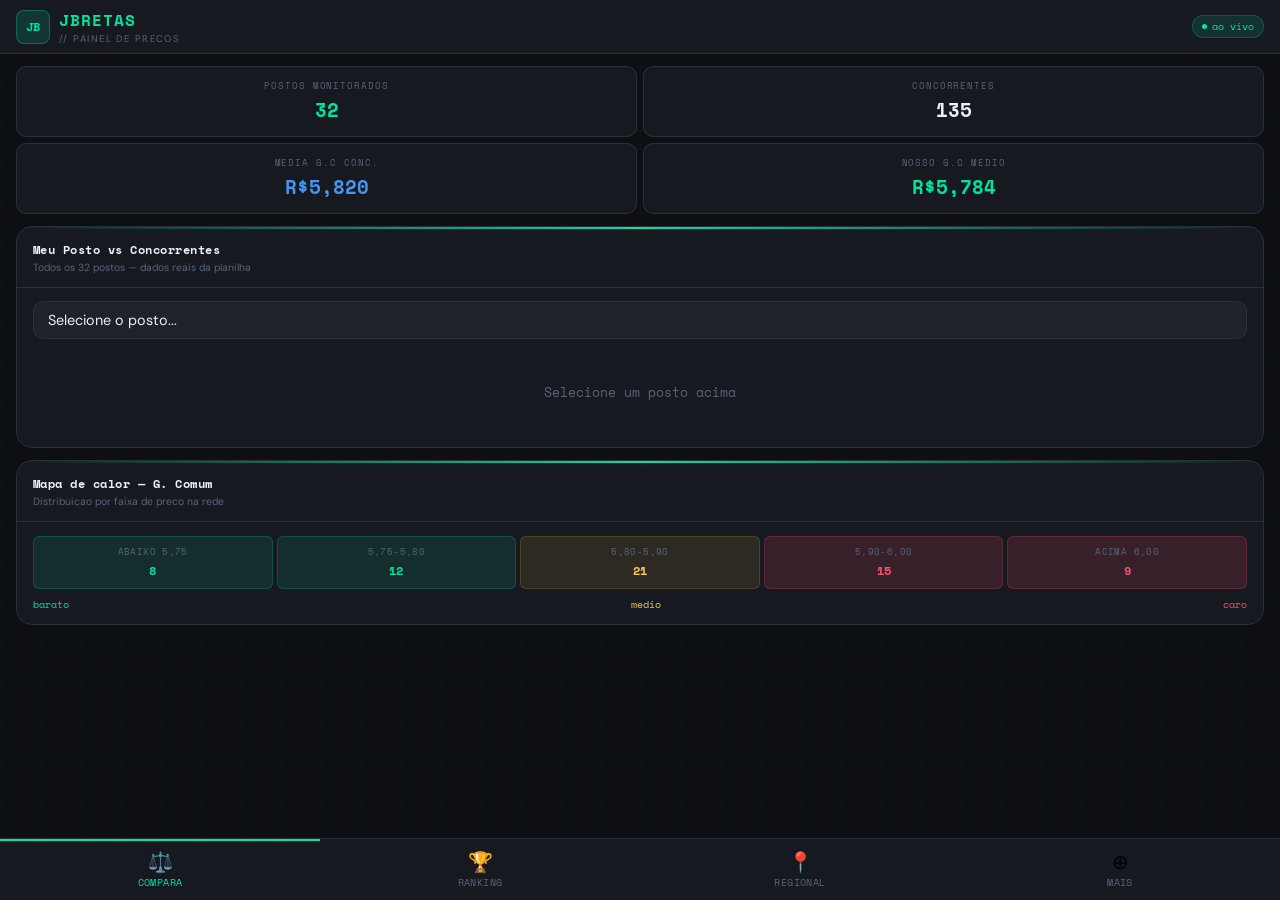
==== commit 121502d0: "Update fmt.Println message from 'Hello' to 'Goodbye'" ====
--- a/painel_precos_jbretas.html
+++ b/painel_precos_jbretas.html
@@ -4,7 +4,6 @@
 <meta charset="UTF-8">
 <meta name="viewport" content="width=device-width,initial-scale=1.0,maximum-scale=1.0,user-scalable=no">
 <title>JBRETAS — Painel de Precos</title>
-<link rel="icon" type="image/png" href="[data-uri]">
 <link href="https://fonts.googleapis.com/css2?family=Space+Mono:wght@400;700&family=DM+Sans:wght@400;500;600&display=swap" rel="stylesheet">
 <style>
 *,*::before,*::after{box-sizing:border-box;margin:0;padding:0}
@@ -129,7 +128,6 @@
 .regrow{display:flex;justify-content:space-between;padding:2px 0;border-bottom:1px solid var(--bd);font-size:.68rem}
 .regrow:last-child{border:none}
 .regpnome{color:var(--tx2)}.regpval{color:var(--inf);font-family:var(--mono)}
-/* AMOSTRA-TESTEMUNHA */
 .at-item{padding:8px 0;border-bottom:1px solid var(--bd)}
 .at-item:last-child{border:none}
 .at-header{display:flex;justify-content:space-between;align-items:center;margin-bottom:4px}
@@ -146,7 +144,6 @@
 .at-field label{display:block;font-size:.62rem;text-transform:uppercase;letter-spacing:.08em;color:var(--tx3);margin-bottom:2px;font-family:var(--mono)}
 .at-field input,.at-field select{width:100%;background:var(--sf2);border:1px solid var(--bd);border-radius:var(--r);color:var(--tx);font-family:var(--mono);font-size:.82rem;padding:6px 8px;outline:none;transition:border-color .2s}
 .at-field input:focus,.at-field select:focus{border-color:var(--ac)}
-/* NOTIFICAÇÕES */
 .nitem{display:flex;gap:10px;padding:8px 0;border-bottom:1px solid var(--bd);align-items:flex-start}
 .nitem:last-child{border:none}
 .nico{width:32px;height:32px;border-radius:8px;display:flex;align-items:center;justify-content:center;font-size:16px;flex-shrink:0}
@@ -156,7 +153,6 @@
 .ntempo{font-size:.6rem;color:var(--tx3);font-family:var(--mono);flex-shrink:0;margin-top:2px}
 .nbadge{display:inline-block;font-size:.6rem;font-family:var(--mono);padding:1px 6px;border-radius:10px;margin-top:2px}
 .nbadge.up{background:rgba(255,77,109,.1);color:var(--dg)}.nbadge.down{background:rgba(0,229,160,.1);color:var(--ok)}
-/* DISTRIBUIDOR */
 .dgrid2{display:grid;grid-template-columns:1fr 1fr;gap:6px;margin-bottom:.75rem}
 .dbox2{background:var(--sf2);border:1px solid var(--bd);border-radius:var(--r);padding:.75rem}
 .dnome2{font-size:.7rem;font-weight:700;font-family:var(--mono);margin-bottom:5px}
@@ -170,7 +166,6 @@
 .lbbg{background:var(--bd);border-radius:2px;height:5px;overflow:hidden}
 .lbar{height:100%;border-radius:2px}
 .lpct{font-size:.68rem;font-family:var(--mono);color:var(--tx3);flex-shrink:0;width:40px;text-align:right}
-/* SIMULADOR */
 .sim{background:var(--sf2);border:1px solid var(--bd);border-radius:var(--r);padding:.85rem;margin-bottom:.75rem}
 .simtitle{font-size:.72rem;font-weight:700;color:var(--tx);font-family:var(--mono);margin-bottom:.65rem}
 .simrow{display:flex;align-items:center;gap:8px;margin-bottom:.5rem}
@@ -180,7 +175,6 @@
 .simres{border-radius:var(--r);padding:.75rem;margin-top:.5rem;border:1px solid rgba(0,229,160,.2);background:rgba(0,229,160,.06)}
 .simreslbl{font-size:.65rem;color:var(--tx3);font-family:var(--mono);margin-bottom:3px}
 .simresval{font-size:1rem;font-weight:700;font-family:var(--mono);color:var(--ac)}
-/* RELATÓRIOS */
 .rcard{background:var(--sf2);border:1px solid var(--bd);border-radius:var(--r);padding:.85rem;margin-bottom:.65rem;cursor:pointer;transition:border-color .15s}
 .rcard:hover{border-color:var(--ac)}
 .rcardtop{display:flex;align-items:center;gap:10px;margin-bottom:6px}
@@ -190,7 +184,6 @@
 .rrows{display:flex;flex-direction:column;gap:3px}
 .rrow{display:flex;justify-content:space-between;font-size:.7rem;font-family:var(--mono)}
 .rrow span:first-child{color:var(--tx3)}.rrow span:last-child{color:var(--tx);font-weight:700}
-/* TABELA MERCADO */
 .blgrid{display:grid;grid-template-columns:repeat(3,1fr);gap:5px;margin-bottom:.75rem}
 .bloco{border-radius:8px;padding:.65rem .4rem;text-align:center;border:1px solid var(--bd);cursor:pointer}
 .blocnome{font-size:.58rem;font-family:var(--mono);margin-bottom:3px;white-space:nowrap;overflow:hidden;text-overflow:ellipsis}
@@ -207,7 +200,6 @@
 .desbarbg{background:var(--bd);border-radius:2px;height:3px;overflow:hidden}
 .desbar{height:100%;border-radius:2px}
 .desval{font-size:.72rem;font-family:var(--mono);font-weight:700;width:55px;text-align:right;flex-shrink:0}
-/* LANCAMENTO */
 .lfgrid{display:grid;grid-template-columns:1fr 1fr;gap:6px;margin-bottom:.75rem}
 .lffield label{display:block;font-size:.62rem;text-transform:uppercase;letter-spacing:.08em;color:var(--tx3);margin-bottom:2px;font-family:var(--mono)}
 .lffield input{width:100%;background:var(--sf2);border:1px solid var(--bd);border-radius:var(--r);color:var(--tx);font-family:var(--mono);font-size:.88rem;padding:6px 8px;outline:none;text-align:right;transition:border-color .2s}
@@ -228,21 +220,49 @@
 .hhi{background:rgba(255,77,109,.15);border:1px solid rgba(255,77,109,.2)}
 .hmid{background:rgba(249,199,79,.1);border:1px solid rgba(249,199,79,.15)}
 .hlo{background:rgba(0,229,160,.1);border:1px solid rgba(0,229,160,.2)}
-/* FILTRO POSTO */
 .filtro-row{display:flex;gap:5px;margin-bottom:.6rem;flex-wrap:wrap}
 .ftag{font-family:var(--mono);font-size:.62rem;padding:3px 9px;border-radius:20px;border:1px solid var(--bd);background:var(--sf2);color:var(--tx3);cursor:pointer;transition:all .15s;flex-shrink:0}
 .ftag.active{background:var(--ac);border-color:var(--ac);color:#0a0d0f}
+
+/* MAPA */
+.map-wrap{position:relative;background:#0d1117;border:1px solid var(--bd);border-radius:var(--r);overflow:hidden;margin-bottom:.75rem}
+.map-ctrl{display:flex;gap:6px;margin-bottom:.6rem;flex-wrap:wrap;align-items:center}
+.map-sel{background:var(--sf2);border:1px solid var(--bd);border-radius:20px;color:var(--tx2);font-size:.62rem;font-family:var(--mono);padding:4px 10px;outline:none;cursor:pointer}
+.map-sel:focus{border-color:var(--ac)}
+.map-ftag{font-family:var(--mono);font-size:.62rem;padding:3px 9px;border-radius:20px;border:1px solid var(--bd);background:var(--sf2);color:var(--tx3);cursor:pointer}
+.map-ftag.on{background:var(--ac);border-color:var(--ac);color:#0a0d0f}
+#mapa-svg{display:block;width:100%;cursor:grab}
+#mapa-svg:active{cursor:grabbing}
+.map-dot{cursor:pointer;transition:r .1s}
+.map-dot:hover{r:7}
+.map-label{font-family:var(--mono);font-size:7px;pointer-events:none;dominant-baseline:central}
+.map-price-label{font-family:var(--mono);font-size:7.5px;font-weight:700;pointer-events:none}
+.map-legend{display:flex;gap:12px;margin-top:6px;flex-wrap:wrap}
+.map-leg-item{display:flex;align-items:center;gap:5px;font-size:.62rem;color:var(--tx3);font-family:var(--mono)}
+.map-leg-dot{width:8px;height:8px;border-radius:50%;flex-shrink:0}
+.map-detail{background:var(--sf2);border:1px solid var(--bd);border-radius:var(--r);padding:.75rem;margin-bottom:.75rem}
+.map-detail-nome{font-size:.82rem;font-weight:700;color:var(--tx);font-family:var(--mono);margin-bottom:4px}
+.map-detail-sub{font-size:.65rem;color:var(--tx3);margin-bottom:8px}
+.map-detail-prices{display:grid;grid-template-columns:1fr 1fr;gap:5px}
+.map-price-box{background:var(--sf);border:1px solid var(--bd);border-radius:6px;padding:6px 8px}
+.map-price-box-label{font-size:.58rem;color:var(--tx3);font-family:var(--mono);margin-bottom:2px}
+.map-price-box-val{font-size:.88rem;font-weight:700;font-family:var(--mono)}
+.map-concs{margin-top:8px}
+.map-conc-title{font-size:.6rem;color:var(--tx3);font-family:var(--mono);text-transform:uppercase;letter-spacing:.08em;margin-bottom:5px}
+.map-conc-list{display:flex;flex-wrap:wrap;gap:4px}
+.map-conc-chip{font-size:.6rem;font-family:var(--mono);padding:2px 7px;border-radius:10px;background:var(--sf);border:1px solid var(--bd);color:var(--tx3)}
 </style>
 </head>
 <body>
 
 <div class="topbar">
   <div style="display:flex;align-items:center;gap:9px">
-    <img src="[data-uri]" alt="JB" style="width:34px;height:34px;border-radius:8px;flex-shrink:0">
+    <div style="width:34px;height:34px;border-radius:8px;background:rgba(0,229,160,.15);border:1px solid rgba(0,229,160,.3);display:flex;align-items:center;justify-content:center;font-family:var(--mono);font-weight:700;color:var(--ac);font-size:.75rem;flex-shrink:0">JB</div>
     <div><div class="tbbrand">JBRETAS</div><div class="tbsub">// Painel de Precos</div></div>
   </div>
   <div class="live"><span class="ldot"></span>ao vivo</div>
 </div>
+
 <div class="main" id="main">
   <!-- 1: COMPARATIVO -->
   <div class="scr active" id="s-comp">
@@ -277,6 +297,7 @@
       </div>
     </div>
   </div>
+
   <!-- 2: RANKING -->
   <div class="scr" id="s-ranking">
     <div class="sdiv">Filtrar por supervisor</div>
@@ -297,6 +318,7 @@
     <div class="sdiv">Mais deslocados da media regional</div>
     <div class="card"><div class="chdr"><div class="ctitle">Alerta de deslocamento</div></div><div class="cbody" id="deslocado-body"></div></div>
   </div>
+
   <!-- 3: BANDEIRA/REGIONAL -->
   <div class="scr" id="s-regional">
     <div class="sdiv">Por bandeira do concorrente</div>
@@ -306,11 +328,13 @@
     <div class="sdiv">Por supervisor</div>
     <div class="card"><div class="cbody" id="reg-body"></div></div>
   </div>
+
   <!-- 4: MAIS -->
   <div class="scr" id="s-mais">
     <div id="mais-conteudo"><div class="empty">Selecione uma opcao no menu Mais+</div></div>
   </div>
 </div>
+
 <nav class="bnav">
   <button class="nbtn active" onclick="setTab(this,'comp')">
     <span class="ni">⚖️</span><span class="nl">Compara</span>
@@ -325,26 +349,26 @@
     <span class="ni">⊕</span><span class="nl">Mais</span>
   </button>
 </nav>
+
 <div class="moverlay" id="modal-mais" onclick="fecharMais(event)">
   <div class="msheet">
     <button class="mclose" onclick="fecharMaisBtn()">X</button>
     <div class="mtitle">Mais funcoes</div>
-    <div class="mgrid">
+    <div class="mgrid" style="grid-template-columns:repeat(3,1fr)">
+      <div class="mitem" onclick="irPara('mapa')"><span class="mic">🗺️</span><div class="mlbl">Mapa de Precos</div><div class="mbadge">novo</div></div>
       <div class="mitem" onclick="irPara('amostra')"><span class="mic">🧪</span><div class="mlbl">Amostra-Testemunha</div><div class="mbadge">importante</div></div>
-      <div class="mitem" onclick="irPara('notif')"><span class="mic">🔔</span><div class="mlbl">Notificacoes de Preco</div><div class="mbadge">ativo</div></div>
-      <div class="mitem" onclick="irPara('distribuidor')"><span class="mic">🏭</span><div class="mlbl">Distribuidor / Custo</div><div class="mbadge">ativo</div></div>
-      <div class="mitem" onclick="irPara('simulador')"><span class="mic">🧮</span><div class="mlbl">Simulador de Margem</div><div class="mbadge">ativo</div></div>
+      <div class="mitem" onclick="irPara('notif')"><span class="mic">🔔</span><div class="mlbl">Notificacoes</div><div class="mbadge">ativo</div></div>
+      <div class="mitem" onclick="irPara('distribuidor')"><span class="mic">🏭</span><div class="mlbl">Distribuidor</div><div class="mbadge">ativo</div></div>
+      <div class="mitem" onclick="irPara('simulador')"><span class="mic">🧮</span><div class="mlbl">Simulador</div><div class="mbadge">ativo</div></div>
       <div class="mitem" onclick="irPara('lancamento')"><span class="mic">✏️</span><div class="mlbl">Lancar Preco</div><div class="mbadge">ativo</div></div>
       <div class="mitem" onclick="irPara('relatorios')"><span class="mic">📊</span><div class="mlbl">Relatorios Comerciais</div><div class="mbadge">ativo</div></div>
     </div>
   </div>
 </div>
+
 <div class="toast" id="toast"><div class="ttitle" id="t-title"></div><div id="t-msg"></div></div>
 
 <script>
-// ================================================================
-// DADOS REAIS — planilhas jun/2026
-// ================================================================
 const POSTOS_DADOS = {
   "ALEX":        {conc:{"REDE FLEX CENTER SUL":{banda:"Rede Flex"},"P. RAJA":{banda:"Bandeira Branca"},"POSTO BARAO":{banda:"Bandeira Branca"},"POSTO WR":{banda:"Bandeira Branca"}},bandeira:"Rio Branco",combs:["GC","GA","ET","S10"],gnv:false},
   "ANA LUCIA":   {conc:{"BANDEIRA BRANCA":{banda:"Bandeira Branca"},"MARIANA":{banda:"Bandeira Branca"}},bandeira:"Vibra",combs:["GC","GA","S10"],gnv:false},
@@ -380,67 +404,35 @@
   "URBANO":      {conc:{"BEIJA FLOR":{banda:"Bandeira Branca"},"SHELL LIBERDADE":{banda:"Shell"},"SHELL WERVIN":{banda:"Shell"},"TUPI":{banda:"Bandeira Branca"}},bandeira:"Ipiranga",combs:["GC","GA","ET","S10","PODIUM"],gnv:true},
   "4RODAS":      {conc:{"POSTO NOVO":{banda:"Bandeira Branca"},"POSTO VILA":{banda:"Bandeira Branca"},"REDE AQUI":{banda:"Rede Aqui"},"REDE FLEX PORTAL":{banda:"Rede Flex"},"REDE FLEX TROVAO":{banda:"Rede Flex"}},bandeira:"Ipiranga",combs:["GC","GA","ET","S10"],gnv:true},
 };
-// Supervisores REAIS da planilha
+
 const REGIONAIS = {
   "Fabricio": ["GLORIA","BRUNA","SANTA MARIA","RODRIGO","MIRAGEM","LEANDRO","4RODAS","COLIBRI","BIANCA","DUDU"],
   "Paulo":    ["PLANALTO","LOURA","ANA LUCIA","SANTA INES","TOPAZIO","JOCA","JOAQUIM","SAO LUIZ","AVIVA","TRANCOSO"],
   "Mauricio": ["JA","ITAPOA","URBANO","DIFERENCIAL","MANGABEIRAS","ARAPONGA","TUNEL","ALEX","BERNARDO"],
   "Rodrigo":  ["BEATRIZ","ESPACO REAL","FELIPAO"],
 };
+
 const BCOR = {"Rede Flex":"#00e5a0","Ipiranga":"#f9c74f","Vibra":"#4895ef","ALE":"#ff6b6b","Shell":"#e8c84a","BR/Petrobras":"#4db6ac","Rio Branco":"#81c784","Bandeira Branca":"#8892a4","Rede Aqui":"#ff9800","Siga Petro":"#ba68c8","Rede Alianca":"#ff7043"};
 const CL = {GC:"G.C",GA:"G.A",ET:"ET",S10:"S10",S500:"S500",OCT:"G.OCT",PODIUM:"PODIUM"};
 const CC = {GC:"gc",GA:"ga",ET:"et",S10:"s10",S500:"s500",OCT:"gc",PODIUM:"ga"};
 const LANCADOS = {};
 const MEU = {};
 const CONC = {};
-// Dados reais de precos (placeholder — substituir por coleta real do Sheets)
-// Precos referencia: planilha 11-07 (primeira aba com dados)
-const PRECOS_REF = {
-  "J A":{"GC":6.59,"GA":6.89,"ET":4.59,"S10":6.19},
-  "REDE FLEX CENTER SUL":{"GC":6.59,"GA":6.89,"ET":4.59,"S10":6.29},
-  "P. RAJA":{"GC":6.49,"GA":6.69,"ET":4.59,"S10":6.39},
-  "POSTO BARAO":{"GC":6.39,"GA":6.79,"ET":4.49,"S10":5.99},
-  "POSTO WR":{"GC":6.59,"GA":6.69,"ET":4.59,"S10":5.99},
-  "MANGABEIRAS":{"GC":6.59,"GA":6.89,"ET":4.59,"S10":5.99},
-  "VILA":{"GC":6.59,"GA":6.69,"ET":4.59,"S10":5.99},
-  "OURO":{"GC":6.39,"GA":6.49,"ET":4.49},
-  "REDE FLEX SIGMA":{"GC":6.59,"GA":6.89,"ET":4.59,"S10":5.99},
-  "ALTO SION":{"GC":6.56,"GA":6.86,"ET":4.56,"S10":6.49},
-  "PIAZZA":{"GC":6.49,"GA":6.89,"ET":4.59},
-  "CORUJAO":{"GC":6.16,"GA":6.26,"ET":4.46,"S10":6.69},
-  "URBANO":{"GC":6.59,"GA":6.89,"ET":4.49,"S10":null},
-  "SHELL LIBERDADE":{"GC":6.49,"GA":6.89,"ET":4.49},
-  "TUPI":{"GC":6.39,"GA":null,"ET":4.39},
-  "BEIJA FLOR":{"GC":6.49,"GA":null,"ET":4.49},
-  "SHELL WERVIN":{"GC":6.49,"GA":6.89,"ET":4.49},
-  "DIFERENCIAL":{"GC":6.39,"GA":6.69,"ET":4.49,"S10":5.77},
-  "ARAPONGA":{"GC":6.39,"GA":6.69,"ET":4.49,"S10":5.89},
-  "ITAPOA":{"GC":6.39,"GA":6.59,"ET":4.49},
-  "PHOENIX AMAZONAS":{"GC":6.39,"GA":null,"ET":4.49},
-  "REDE FLEX S. AGOSTINHO":{"GC":6.39,"GA":null,"ET":4.49},
-  "POSTO WAP":{"GC":6.39,"GA":6.59,"ET":4.49},
-  "P. ALEX":{"GC":6.59,"GA":6.79,"ET":4.29,"S10":6.39},
-  "DUAS PATRIAS":{"GC":6.29,"GA":6.49,"ET":4.39,"S10":5.79},
-  "BOMBOM":{"GC":6.39,"GA":6.39,"ET":4.49},
-  "TIGRES":{"GC":6.39,"GA":null,"ET":4.49},
-  "SKY 2":{"GC":6.39,"GA":6.79,"ET":4.49},
-  "REDE FLEX JUPITER":{"GC":6.39,"GA":null,"ET":4.49,"S10":5.68},
-};
+
 function gp(b,v){v=v||0.12;return Math.round((b+(Math.random()-.5)*v)*1000)/1000}
 Object.keys(POSTOS_DADOS).forEach(function(p){
   MEU[p]={GC:gp(5.81),GA:gp(6.09),ET:gp(3.89),S10:gp(6.45),S500:gp(6.35),OCT:gp(6.29),PODIUM:gp(6.49)};
   var concs=POSTOS_DADOS[p].conc;
   Object.keys(concs).forEach(function(c){
-    if(!CONC[c]){
-      var ref=PRECOS_REF[c];
-      CONC[c]={GC:ref&&ref.GC||gp(5.85),GA:ref&&ref.GA||gp(6.15),ET:ref&&ref.ET||gp(3.92),S10:ref&&ref.S10||gp(6.49),banda:concs[c].banda};
-    }
+    if(!CONC[c]){CONC[c]={GC:gp(5.85),GA:gp(6.15),ET:gp(3.92),S10:gp(6.49),banda:concs[c].banda}}
   });
 });
+
 function gb(n){return(CONC[n]&&CONC[n].banda)||"Bandeira Branca"}
 function fmt(v){if(!v&&v!==0)return"—";return"R$"+v.toFixed(3).replace(".",",")}
 function med(a){return a.length?a.reduce(function(x,y){return x+y},0)/a.length:null}
-var filtroSupAtual = "todos";
+var filtroSupAtual="todos";
+
 function initSelects(){
   var postos=Object.keys(POSTOS_DADOS).sort();
   ["posto-comp","posto-lanc"].forEach(function(id){
@@ -448,6 +440,7 @@
     postos.forEach(function(p){var o=document.createElement("option");o.value=p;o.textContent="P. "+p;s.appendChild(o)});
   });
 }
+
 function setTab(btn,id){
   document.querySelectorAll(".nbtn").forEach(function(b){b.classList.remove("active")});
   btn.classList.add("active");
@@ -457,24 +450,26 @@
   if(id==="ranking")renderRanking();
   if(id==="regional")renderRegional();
 }
+
 function abrirMais(){document.getElementById("modal-mais").classList.add("open")}
 function fecharMaisBtn(){document.getElementById("modal-mais").classList.remove("open")}
 function fecharMais(e){if(e.target===document.getElementById("modal-mais"))fecharMaisBtn()}
+
 function irPara(sub){
   fecharMaisBtn();
   document.querySelectorAll(".nbtn").forEach(function(b){b.classList.remove("active")});
   document.querySelectorAll(".scr").forEach(function(s){s.classList.remove("active")});
   document.getElementById("s-mais").classList.add("active");
   document.getElementById("main").scrollTop=0;
-  var fn={amostra:rAmostra,notif:rNotif,distribuidor:rDistribuidor,simulador:rSimulador,lancamento:rLancamento,relatorios:rRelatorios};
+  var fn={mapa:rMapa,amostra:rAmostra,notif:rNotif,distribuidor:rDistribuidor,simulador:rSimulador,lancamento:rLancamento,relatorios:rRelatorios};
   if(fn[sub])fn[sub]();
 }
+
 function setFiltroSup(btn,sup){
   document.querySelectorAll("#filtro-sup .ftag").forEach(function(b){b.classList.remove("active")});
-  btn.classList.add("active");
-  filtroSupAtual=sup;
-  renderRanking();
-}
+  btn.classList.add("active");filtroSupAtual=sup;renderRanking();
+}
+
 function getConcsFiltrados(){
   var todos=Object.keys(CONC);
   if(filtroSupAtual==="todos")return todos;
@@ -486,6 +481,7 @@
   });
   return Object.keys(concsSet).filter(function(c){return CONC[c]});
 }
+
 function renderComp(){
   var posto=document.getElementById("posto-comp").value;
   var body=document.getElementById("comp-body");
@@ -497,8 +493,8 @@
   meuHtml+='<div style="font-size:.6rem;color:'+bandaCorMeu+';font-family:var(--mono);margin-bottom:4px">'+cfg.bandeira+(cfg.gnv?' · GNV':'')+'</div>';
   cfg.combs.forEach(function(c){meuHtml+='<div class="pr"><span class="prc">'+(CL[c]||c)+'</span><span class="prv '+(CC[c]||"gc")+'">'+fmt(meu[c])+'</span></div>'});
   meuHtml+='</div>';
+  var concNomes=Object.keys(cfg.conc);
   var concHtml='<div style="display:flex;flex-direction:column;gap:6px">';
-  var concNomes=Object.keys(cfg.conc);
   if(!concNomes.length){concHtml+='<div class="empty" style="padding:.75rem">Sem concorrentes</div>'}
   else concNomes.slice(0,2).forEach(function(cc){
     var cv=CONC[cc]||{};var banda=cfg.conc[cc].banda;var cor=BCOR[banda]||"#8892a4";
@@ -529,6 +525,7 @@
   }
   body.innerHTML='<div class="cpair">'+meuHtml+concHtml+"</div>"+diffHtml;
 }
+
 function renderRanking(){
   var concsKey=getConcsFiltrados();
   var todos=concsKey.map(function(cc){return{nome:cc,banda:gb(cc),GC:CONC[cc].GC,GA:CONC[cc].GA,ET:CONC[cc].ET,S10:CONC[cc].S10}});
@@ -553,8 +550,7 @@
     bh+='<div class="bbox"><div class="bnome" style="color:'+cor+'">'+b.b+'</div><div class="bpreco">'+fmt(b.m)+'</div><div class="bn">'+b.n+' leituras</div>'+(i===0?'<div class="btag ok">mais barato</div>':i===rB.length-1?'<div class="btag bad">mais caro</div>':'')+"</div>";
   });
   document.getElementById("band-rank-body").innerHTML=bh;
-  var tot=todos.reduce(function(a,c){return a+c.GC},0);
-  var media=tot/todos.length;
+  var tot=todos.reduce(function(a,c){return a+c.GC},0);var media=tot/todos.length;
   var srt=todos.slice().sort(function(a,b){return Math.abs(b.GC-media)-Math.abs(a.GC-media)});
   var dh="";
   srt.slice(0,5).forEach(function(c){
@@ -563,6 +559,7 @@
   });
   document.getElementById("deslocado-body").innerHTML=dh;
 }
+
 function renderRegional(){
   var porBConc={};
   Object.keys(CONC).forEach(function(cc){
@@ -599,87 +596,253 @@
   });
   document.getElementById("reg-body").innerHTML=rh;
 }
-// ── AMOSTRA-TESTEMUNHA ──
-var AMOSTRAS = [
+
+/* ===== MAPA ===== */
+const MAP_POSTOS = [
+  {k:"JA",n:"P. JA",lat:-19.958,lng:-43.957,x:236.3,y:65.4,sup:"Mauricio",banda:"Ipiranga"},
+  {k:"MANGABEIRAS",n:"MANGA.",lat:-19.96,lng:-43.961,x:234.1,y:65.9,sup:"Mauricio",banda:"Ipiranga"},
+  {k:"URBANO",n:"URBANO",lat:-19.963,lng:-43.954,x:237.9,y:66.6,sup:"Mauricio",banda:"Ipiranga"},
+  {k:"DIFERENCIAL",n:"DIFER.",lat:-19.918,lng:-43.937,x:246.9,y:55.2,sup:"Mauricio",banda:"Ipiranga"},
+  {k:"ARAPONGA",n:"ARAPON.",lat:-19.962,lng:-43.95,x:240.0,y:66.4,sup:"Mauricio",banda:"Ipiranga"},
+  {k:"ITAPOA",n:"ITAPOA",lat:-19.92,lng:-43.981,x:223.5,y:55.7,sup:"Mauricio",banda:"Ipiranga"},
+  {k:"ALEX",n:"ALEX",lat:-19.956,lng:-43.959,x:235.2,y:64.9,sup:"Mauricio",banda:"Ipiranga"},
+  {k:"BERNARDO",n:"BERNARDO",lat:-19.966,lng:-43.941,x:244.8,y:67.4,sup:"Mauricio",banda:"Ipiranga"},
+  {k:"TUNEL",n:"TUNEL",lat:-19.905,lng:-43.947,x:241.6,y:51.9,sup:"Fabricio",banda:"Ipiranga"},
+  {k:"ANA LUCIA",n:"ANA L.",lat:-19.869,lng:-43.969,x:229.9,y:42.8,sup:"Paulo",banda:"Vibra"},
+  {k:"TRANCOSO",n:"TRANC.",lat:-19.905,lng:-43.93,x:250.7,y:51.9,sup:"Fabricio",banda:"Vibra"},
+  {k:"SANTA INES",n:"STA.IN.",lat:-19.935,lng:-44.063,x:179.7,y:59.5,sup:"Paulo",banda:"Vibra"},
+  {k:"JOAQUIM",n:"JOAQUIM",lat:-19.938,lng:-44.065,x:178.7,y:60.3,sup:"Paulo",banda:"Vibra"},
+  {k:"JOCA",n:"JOCA",lat:-19.929,lng:-43.973,x:227.7,y:58.0,sup:"Paulo",banda:"Vibra"},
+  {k:"TOPAZIO",n:"TOPAZIO",lat:-19.774,lng:-44.053,x:185.1,y:18.7,sup:"Paulo",banda:"Vibra"},
+  {k:"PLANALTO",n:"PLANALTO",lat:-19.827,lng:-44.007,x:209.6,y:32.2,sup:"Paulo",banda:"Ipiranga"},
+  {k:"LOURA",n:"LOURA",lat:-19.938,lng:-44.09,x:165.3,y:60.3,sup:"Paulo",banda:"Ipiranga"},
+  {k:"AVIVA",n:"AVIVA",lat:-19.782,lng:-44.075,x:173.3,y:20.8,sup:"Paulo",banda:"Ipiranga"},
+  {k:"SAO LUIZ",n:"SAO LZ",lat:-19.817,lng:-44.058,x:182.4,y:29.6,sup:"Paulo",banda:"Ipiranga"},
+  {k:"COLIBRI",n:"COLIBRI",lat:-19.814,lng:-44.065,x:178.7,y:28.9,sup:"Fabricio",banda:"Vibra"},
+  {k:"GLORIA",n:"GLORIA",lat:-19.937,lng:-43.91,x:261.3,y:60.0,sup:"Fabricio",banda:"Ipiranga"},
+  {k:"BRUNA",n:"BRUNA",lat:-19.895,lng:-43.955,x:237.3,y:49.4,sup:"Fabricio",banda:"Vibra"},
+  {k:"MIRAGEM",n:"MIRAGEM",lat:-19.782,lng:-43.885,x:274.7,y:20.8,sup:"Fabricio",banda:"Vibra"},
+  {k:"LEANDRO",n:"LEANDRO",lat:-19.782,lng:-44.075,x:173.3,y:20.8,sup:"Fabricio",banda:"Vibra"},
+  {k:"4RODAS",n:"4RODAS",lat:-19.867,lng:-43.918,x:257.1,y:42.3,sup:"Fabricio",banda:"Ipiranga"},
+  {k:"RODRIGO",n:"RODRIGO",lat:-19.957,lng:-43.929,x:251.2,y:65.1,sup:"Fabricio",banda:"Ipiranga"},
+  {k:"SANTA MARIA",n:"STA.MA.",lat:-19.8,lng:-44.075,x:173.3,y:25.3,sup:"Fabricio",banda:"Vibra"},
+  {k:"CEASA",n:"CEASA",lat:-19.895,lng:-43.969,x:229.9,y:49.4,sup:"Paulo",banda:"Vibra"},
+  {k:"BEATRIZ",n:"BEATRIZ",lat:-20.025,lng:-44.108,x:155.7,y:82.3,sup:"Rodrigo",banda:"Rio Branco"},
+  {k:"ESPACO REAL",n:"ESP.R.",lat:-21.095,lng:-44.229,x:91.2,y:353.4,sup:"Rodrigo",banda:"Ipiranga"},
+  {k:"FELIPAO",n:"FELIPAO",lat:-19.923,lng:-43.99,x:218.7,y:56.5,sup:"Rodrigo",banda:"Vibra"},
+  {k:"BIANCA",n:"BIANCA",lat:-20.04,lng:-44.15,x:133.3,y:86.1,sup:"Rodrigo",banda:"Vibra"},
+  {k:"DUDU",n:"DUDU",lat:-19.933,lng:-44.003,x:211.7,y:59.0,sup:"Fabricio",banda:"ALE"},
+];
+
+var mapaFuel = "GC";
+var mapaFiltroSup = "todos";
+var mapaSelected = null;
+var mapaShowPrices = false;
+
+const SUP_COLORS = {Mauricio:"#00e5a0",Paulo:"#4895ef",Fabricio:"#f9c74f",Rodrigo:"#c77dff"};
+const FUEL_LABEL = {GC:"Gasolina Comum",GA:"Gasolina Aditivada",ET:"Etanol",S10:"Diesel S-10",S500:"Diesel S-500"};
+
+function rMapa(){
+  var c=document.getElementById("mais-conteudo");
+  c.innerHTML=
+    '<div class="sdiv">Mapa de precos — BH / Grande BH</div>'+
+    '<div class="map-ctrl">'+
+    '<select class="map-sel" id="mapa-fuel-sel" onchange="mapaFuelChange(this.value)">'+
+    '<option value="GC">G. Comum</option><option value="GA">G. Aditivada</option>'+
+    '<option value="ET">Etanol</option><option value="S10">Diesel S10</option><option value="S500">Diesel S500</option>'+
+    '</select>'+
+    '<button class="map-ftag" id="btn-prices" onclick="togglePrecos()">Precos</button>'+
+    '<button class="map-ftag on" id="btn-todos" onclick="mapaSetSup(this,\'todos\')">Todos</button>'+
+    '<button class="map-ftag" id="btn-Mauricio" onclick="mapaSetSup(this,\'Mauricio\')">Mauricio</button>'+
+    '<button class="map-ftag" id="btn-Paulo" onclick="mapaSetSup(this,\'Paulo\')">Paulo</button>'+
+    '<button class="map-ftag" id="btn-Fabricio" onclick="mapaSetSup(this,\'Fabricio\')">Fabricio</button>'+
+    '<button class="map-ftag" id="btn-Rodrigo" onclick="mapaSetSup(this,\'Rodrigo\')">Rodrigo</button>'+
+    '</div>'+
+    '<div class="map-wrap">'+
+    '<svg id="mapa-svg" viewBox="80 10 220 110" preserveAspectRatio="xMidYMid meet" height="260" role="img" aria-label="Mapa dos postos JBRETAS em Belo Horizonte">'+
+    '<title>Mapa dos postos JBRETAS</title>'+
+    '<rect x="80" y="10" width="220" height="110" fill="#0d1117"/>'+
+    '<g id="map-dots"></g>'+
+    '<g id="map-prices"></g>'+
+    '</svg>'+
+    '</div>'+
+    '<div class="map-legend">'+
+    '<span class="map-leg-item"><span class="map-leg-dot" style="background:#00e5a0"></span>Mauricio</span>'+
+    '<span class="map-leg-item"><span class="map-leg-dot" style="background:#4895ef"></span>Paulo</span>'+
+    '<span class="map-leg-item"><span class="map-leg-dot" style="background:#f9c74f"></span>Fabricio</span>'+
+    '<span class="map-leg-item"><span class="map-leg-dot" style="background:#c77dff"></span>Rodrigo</span>'+
+    '<span class="map-leg-item"><span class="map-leg-dot" style="background:#3a4355"></span>Sem dados</span>'+
+    '</div>'+
+    '<div id="mapa-detail"></div>';
+
+  mapaFuel="GC"; mapaFiltroSup="todos"; mapaSelected=null; mapaShowPrices=false;
+  renderMapaDots();
+}
+
+function renderMapaDots(){
+  var dotsG=document.getElementById("map-dots");
+  var pricesG=document.getElementById("map-prices");
+  if(!dotsG||!pricesG)return;
+  dotsG.innerHTML="";
+  pricesG.innerHTML="";
+
+  var postosFiltrados=MAP_POSTOS.filter(function(p){
+    if(mapaFiltroSup==="todos")return true;
+    return p.sup===mapaFiltroSup;
+  });
+
+  postosFiltrados.forEach(function(p){
+    if(p.k==="ESPACO REAL")return;
+    var meu=LANCADOS[p.k]||MEU[p.k];
+    var preco=meu&&meu[mapaFuel];
+    var cor=SUP_COLORS[p.sup]||"#3a4355";
+    var isSelected=mapaSelected===p.k;
+
+    var circle=document.createElementNS("http://www.w3.org/2000/svg","circle");
+    circle.setAttribute("cx",p.x);
+    circle.setAttribute("cy",p.y);
+    circle.setAttribute("r",isSelected?"6":"4.5");
+    circle.setAttribute("fill",cor);
+    circle.setAttribute("stroke",isSelected?"#fff":"rgba(0,0,0,.4)");
+    circle.setAttribute("stroke-width",isSelected?"1.5":"0.8");
+    circle.setAttribute("class","map-dot");
+    circle.setAttribute("data-k",p.k);
+    circle.onclick=function(){mapaClick(p.k)};
+    dotsG.appendChild(circle);
+
+    if(mapaShowPrices&&preco){
+      var txt=document.createElementNS("http://www.w3.org/2000/svg","text");
+      txt.setAttribute("x",p.x);
+      txt.setAttribute("y",p.y-7);
+      txt.setAttribute("text-anchor","middle");
+      txt.setAttribute("fill",cor);
+      txt.setAttribute("class","map-price-label");
+      txt.textContent=preco.toFixed(2).replace(".",",");
+      pricesG.appendChild(txt);
+    }else{
+      var lbl=document.createElementNS("http://www.w3.org/2000/svg","text");
+      lbl.setAttribute("x",p.x);
+      lbl.setAttribute("y",p.y+11);
+      lbl.setAttribute("text-anchor","middle");
+      lbl.setAttribute("fill","#5a6478");
+      lbl.setAttribute("class","map-label");
+      lbl.textContent=p.n;
+      pricesG.appendChild(lbl);
+    }
+  });
+}
+
+function mapaClick(k){
+  mapaSelected=k;
+  renderMapaDots();
+  var p=MAP_POSTOS.find(function(x){return x.k===k});
+  if(!p)return;
+  var meu=LANCADOS[k]||MEU[k];
+  var cfg=POSTOS_DADOS[k];
+  var cor=SUP_COLORS[p.sup]||"#8892a4";
+  var bandaCor=BCOR[p.banda]||"#8892a4";
+
+  var priceBoxes="";
+  if(meu&&cfg){
+    var fuels=cfg.combs.filter(function(f){return["GC","GA","ET","S10"].includes(f)});
+    var fuelColors={GC:"#4895ef",GA:"#f9c74f",ET:"#00e5a0",S10:"#ff4d6d"};
+    priceBoxes='<div class="map-detail-prices">';
+    fuels.forEach(function(f){
+      var v=meu[f];
+      priceBoxes+='<div class="map-price-box"><div class="map-price-box-label">'+(CL[f]||f)+'</div>'+
+        '<div class="map-price-box-val" style="color:'+(fuelColors[f]||"#eef0f4")+'">'+(v?fmt(v):"—")+'</div></div>';
+    });
+    priceBoxes+='</div>';
+  }
+
+  var concsHtml="";
+  if(cfg&&Object.keys(cfg.conc).length){
+    var concsArr=Object.keys(cfg.conc);
+    concsHtml='<div class="map-concs"><div class="map-conc-title">'+concsArr.length+' concorrentes monitorados</div><div class="map-conc-list">';
+    concsArr.forEach(function(cc){
+      var banda=cfg.conc[cc].banda;var bcor=BCOR[banda]||"#8892a4";
+      var cv=CONC[cc];var gcStr=cv&&cv.GC?(' '+cv.GC.toFixed(2).replace('.',',')):'';
+      concsHtml+='<span class="map-conc-chip" style="border-color:'+bcor+'20;color:'+bcor+'">'+cc+gcStr+'</span>';
+    });
+    concsHtml+='</div></div>';
+  }
+
+  document.getElementById("mapa-detail").innerHTML=
+    '<div class="map-detail">'+
+    '<div style="display:flex;justify-content:space-between;align-items:flex-start;margin-bottom:4px">'+
+    '<div><div class="map-detail-nome">P. '+k+'</div>'+
+    '<div class="map-detail-sub">'+
+    '<span style="color:'+cor+'">Sup. '+p.sup+'</span> · '+
+    '<span style="color:'+bandaCor+'">'+p.banda+'</span>'+
+    (cfg&&cfg.gnv?' · <span style="color:#c77dff">GNV</span>':'')+'</div></div>'+
+    '<button style="background:rgba(0,229,160,.1);border:1px solid rgba(0,229,160,.3);border-radius:6px;color:#00e5a0;font-family:var(--mono);font-size:.6rem;padding:4px 8px;cursor:pointer" onclick="irPara(\'lancamento\')">Lancar</button>'+
+    '</div>'+
+    priceBoxes+
+    concsHtml+
+    '</div>';
+}
+
+function mapaFuelChange(f){
+  mapaFuel=f;
+  renderMapaDots();
+}
+
+function mapaSetSup(btn,sup){
+  document.querySelectorAll(".map-ftag[id^='btn-']").forEach(function(b){b.classList.remove("on")});
+  btn.classList.add("on");
+  mapaFiltroSup=sup;
+  renderMapaDots();
+}
+
+function togglePrecos(){
+  mapaShowPrices=!mapaShowPrices;
+  var btn=document.getElementById("btn-prices");
+  if(btn)btn.classList.toggle("on",mapaShowPrices);
+  renderMapaDots();
+}
+
+/* AMOSTRA */
+var AMOSTRAS=[
   {posto:"JA",comb:"GC",coleta:"10/06/2026",prazo:"10/09/2026",resultado:"Conforme",obs:"Amostra 001-26",dias:92,diasRestantes:89},
   {posto:"ITAPOA",comb:"ET",coleta:"05/05/2026",prazo:"05/08/2026",resultado:"Aguardando",obs:"Amostra 002-26",dias:92,diasRestantes:54},
   {posto:"URBANO",comb:"S10",coleta:"01/04/2026",prazo:"01/07/2026",resultado:"Aguardando",obs:"Amostra 003-26",dias:92,diasRestantes:19},
   {posto:"MANGABEIRAS",comb:"GC",coleta:"20/03/2026",prazo:"20/06/2026",resultado:"Conforme",obs:"Amostra 004-26",dias:92,diasRestantes:-8},
   {posto:"ALEX",comb:"GA",coleta:"15/05/2026",prazo:"15/08/2026",resultado:"Aguardando",obs:"Amostra 005-26",dias:92,diasRestantes:64},
-  {posto:"BRUNA",comb:"S500",coleta:"02/06/2026",prazo:"02/09/2026",resultado:"Aguardando",obs:"Amostra 006-26",dias:92,diasRestantes:82},
 ];
 function rAmostra(){
-  var c=document.getElementById("mais-conteudo");
   var lista=AMOSTRAS.map(function(a){
     var pct=Math.max(0,Math.min(100,((a.dias-a.diasRestantes)/a.dias)*100));
-    var status=a.diasRestantes<0?"Vencido":a.diasRestantes<=15?"Alerta":"OK";
     var statusCls=a.diasRestantes<0?"vence":a.diasRestantes<=15?"alerta":"ok";
-    var statusTxt=a.diasRestantes<0?"VENCIDO "+Math.abs(a.diasRestantes)+"d":a.diasRestantes<=15?"ALERTA "+a.diasRestantes+"d":"OK — "+a.diasRestantes+"d restantes";
+    var statusTxt=a.diasRestantes<0?"VENCIDO "+Math.abs(a.diasRestantes)+"d":a.diasRestantes<=15?"ALERTA "+a.diasRestantes+"d":"OK — "+a.diasRestantes+"d";
     var barCor=a.diasRestantes<0?"var(--dg)":a.diasRestantes<=15?"var(--wn)":"var(--ok)";
-    return'<div class="at-item"><div class="at-header"><span class="at-posto">P. '+a.posto+' — '+( CL[a.comb]||a.comb)+'</span><span class="at-status '+statusCls+'">'+statusTxt+'</span></div>'+
+    return'<div class="at-item"><div class="at-header"><span class="at-posto">P. '+a.posto+' — '+(CL[a.comb]||a.comb)+'</span><span class="at-status '+statusCls+'">'+statusTxt+'</span></div>'+
     '<div class="at-meta">'+a.obs+' · Coleta: '+a.coleta+' · Prazo: '+a.prazo+'</div>'+
     '<div class="at-prog-bg"><div class="at-prog" style="width:'+pct+'%;background:'+barCor+'"></div></div>'+
     '<div class="at-prazo" style="color:'+barCor+'">'+a.resultado+'</div></div>';
   }).join("");
-  var novaForm='<div class="card" style="margin-top:.75rem"><div class="chdr"><div class="ctitle">Registrar nova amostra</div></div><div class="cbody">'+
-    '<div class="at-form">'+
-    '<div class="at-field"><label>Posto</label><select id="at-posto" class="sel" style="margin-bottom:0"><option value="">Selecione...</option>'+
-    Object.keys(POSTOS_DADOS).map(function(p){return'<option value="'+p+'">P. '+p+'</option>'}).join('')+
-    '</select></div>'+
-    '<div class="at-field"><label>Combustivel</label><select id="at-comb" class="sel" style="margin-bottom:0"><option value="GC">G. Comum</option><option value="GA">G. Aditivada</option><option value="ET">Etanol</option><option value="S10">Diesel S10</option><option value="S500">Diesel S500</option></select></div>'+
-    '<div class="at-field"><label>Data coleta</label><input type="date" id="at-data" style="color:var(--tx)"></div>'+
-    '<div class="at-field"><label>Observacoes</label><input type="text" id="at-obs" placeholder="Amostra XXX-26"></div>'+
-    '</div>'+
-    '<button class="btn" onclick="salvarAmostra()">Registrar Amostra-Testemunha</button>'+
-    '</div></div>';
-  c.innerHTML='<div class="sdiv">Controle de amostras-testemunha</div>'+
-    '<div style="padding:6px 8px;background:rgba(249,199,79,.08);border:1px solid rgba(249,199,79,.2);border-radius:8px;font-size:.68rem;color:var(--wn);font-family:var(--mono);margin-bottom:.75rem">'+
-    'Prazo legal: 90 dias apos coleta — obrigatorio reter amostra para defesa em caso de reclamacao ANP</div>'+
-    '<div class="card"><div class="chdr"><div class="ctitle">Amostras ativas</div><div class="csub">'+AMOSTRAS.length+' amostras registradas</div></div>'+
-    '<div class="cbody">'+lista+'</div></div>'+novaForm;
-}
-function salvarAmostra(){
-  var posto=document.getElementById("at-posto").value;
-  var comb=document.getElementById("at-comb").value;
-  var data=document.getElementById("at-data").value;
-  var obs=document.getElementById("at-obs").value;
-  if(!posto||!data){showToast("Atenção","Preencha posto e data");return}
-  var d=new Date(data);
-  var prazo=new Date(d.getTime()+90*24*60*60*1000);
-  var hoje=new Date();
-  var diasRestantes=Math.round((prazo-hoje)/(24*60*60*1000));
-  var fmt2=function(dt){return dt.getDate().toString().padStart(2,"0")+"/"+(dt.getMonth()+1).toString().padStart(2,"0")+"/"+dt.getFullYear()};
-  AMOSTRAS.unshift({posto:posto,comb:comb,coleta:fmt2(d),prazo:fmt2(prazo),resultado:"Aguardando",obs:obs||"Amostra nova",dias:90,diasRestantes:diasRestantes});
-  rAmostra();
-  showToast("Amostra registrada!","P. "+posto+" — prazo ate "+fmt2(prazo));
-}
+  document.getElementById("mais-conteudo").innerHTML='<div class="sdiv">Controle de amostras-testemunha</div>'+
+    '<div style="padding:6px 8px;background:rgba(249,199,79,.08);border:1px solid rgba(249,199,79,.2);border-radius:8px;font-size:.68rem;color:var(--wn);font-family:var(--mono);margin-bottom:.75rem">Prazo legal: 90 dias — obrigatorio reter amostra para defesa ANP</div>'+
+    '<div class="card"><div class="chdr"><div class="ctitle">Amostras ativas</div><div class="csub">'+AMOSTRAS.length+' amostras registradas</div></div><div class="cbody">'+lista+'</div></div>';
+}
+
 function rNotif(){
-  document.getElementById("mais-conteudo").innerHTML='<div class="sdiv">Notificacoes de preco</div><div class="card"><div class="chdr"><div class="ctitle">Alertas recentes</div><div class="csub">Mudancas detectadas nas coletas</div></div><div class="cbody">'+
+  document.getElementById("mais-conteudo").innerHTML='<div class="sdiv">Notificacoes de preco</div><div class="card"><div class="chdr"><div class="ctitle">Alertas recentes</div></div><div class="cbody">'+
   '<div class="nitem"><div class="nico" style="background:rgba(255,77,109,.1)">📈</div><div class="ntxt"><div class="ntitulo">SHELL SUPER LUNA subiu G.C</div><div class="nsub">P. BIANCA — de R$5,990 para R$6,090</div><span class="nbadge up">+R$0,100</span></div><div class="ntempo">hoje 09:32</div></div>'+
   '<div class="nitem"><div class="nico" style="background:rgba(0,229,160,.12)">📷</div><div class="ntxt"><div class="ntitulo">Coleta confirmada — P. RODRIGO</div><div class="nsub">Foto enviada — ALE MILLENIUM</div><span class="nbadge down">confirmado</span></div><div class="ntempo">08:15</div></div>'+
   '<div class="nitem"><div class="nico" style="background:rgba(249,199,79,.12)">⚠️</div><div class="ntxt"><div class="ntitulo">TIGRES baixou G.C — regiao P. JA</div><div class="nsub">R$5,650 — R$0,140 abaixo da media</div><span class="nbadge down">-R$0,140</span></div><div class="ntempo">07:50</div></div>'+
-  '<div class="nitem"><div class="nico" style="background:rgba(72,149,239,.15)">📉</div><div class="ntxt"><div class="ntitulo">REDE FLEX CENTER SUL baixou G.A</div><div class="nsub">P. ALEX — de R$6,150 para R$6,090</div><span class="nbadge down">-R$0,060</span></div><div class="ntempo">ontem</div></div>'+
   '</div></div>';
 }
+
 function rDistribuidor(){
   document.getElementById("mais-conteudo").innerHTML='<div class="sdiv">Custo por distribuidora</div>'+
-  '<div class="card"><div class="cbody">'+
-  '<div class="dgrid2">'+
-  '<div class="dbox2"><div class="dnome2" style="color:#f9c74f">Ipiranga</div><div class="drow2"><span>G.C</span><span>R$5,320</span></div><div class="drow2"><span>G.A</span><span>R$5,620</span></div><div class="drow2"><span>ET</span><span>R$3,180</span></div><div class="drow2"><span>S10</span><span>R$5,990</span></div></div>'+
-  '<div class="dbox2"><div class="dnome2" style="color:#4895ef">Vibra</div><div class="drow2"><span>G.C</span><span>R$5,290</span></div><div class="drow2"><span>G.A</span><span>R$5,590</span></div><div class="drow2"><span>ET</span><span>R$3,150</span></div><div class="drow2"><span>S10</span><span>R$5,960</span></div></div>'+
-  '<div class="dbox2"><div class="dnome2" style="color:#81c784">Rio Branco</div><div class="drow2"><span>G.C</span><span style="color:#00e5a0">R$5,260</span></div><div class="drow2"><span>G.A</span><span style="color:#00e5a0">R$5,560</span></div><div class="drow2"><span>ET</span><span style="color:#00e5a0">R$3,120</span></div><div class="drow2"><span>S10</span><span style="color:#00e5a0">R$5,930</span></div></div>'+
-  '<div class="dbox2"><div class="dnome2" style="color:#ff6b6b">ALE</div><div class="drow2"><span>G.C</span><span>R$5,310</span></div><div class="drow2"><span>G.A</span><span>R$5,610</span></div><div class="drow2"><span>ET</span><span>R$3,160</span></div><div class="drow2"><span>S10</span><span>R$5,980</span></div></div>'+
-  '</div>'+
-  '<div style="padding:6px 8px;background:rgba(0,229,160,.06);border:1px solid rgba(0,229,160,.2);border-radius:8px;font-size:.68rem;color:var(--ac);font-family:var(--mono);margin-top:8px">Menor custo G.C: Rio Branco R$5,260 — economia R$0,060 vs Ipiranga</div>'+
-  '</div></div>'+
-  '<div class="sdiv">Limite de compra mensal</div>'+
-  '<div class="card"><div class="cbody">'+
-  '<div class="lrow"><span class="lnome">G. Comum</span><div class="lbw"><div class="lbbg"><div class="lbar" style="width:72%;background:#f9c74f"></div></div></div><span class="lpct" style="color:#f9c74f">72%</span></div>'+
-  '<div class="lrow"><span class="lnome">Etanol</span><div class="lbw"><div class="lbbg"><div class="lbar" style="width:45%;background:#00e5a0"></div></div></div><span class="lpct" style="color:#00e5a0">45%</span></div>'+
-  '<div class="lrow"><span class="lnome">Diesel S10</span><div class="lbw"><div class="lbbg"><div class="lbar" style="width:88%;background:#ff4d6d"></div></div></div><span class="lpct" style="color:#ff4d6d">88% ⚠</span></div>'+
-  '<div class="lrow"><span class="lnome">Diesel S500</span><div class="lbw"><div class="lbbg"><div class="lbar" style="width:31%;background:#00e5a0"></div></div></div><span class="lpct" style="color:#00e5a0">31%</span></div>'+
-  '</div></div>';
-}
+  '<div class="card"><div class="cbody"><div class="dgrid2">'+
+  '<div class="dbox2"><div class="dnome2" style="color:#f9c74f">Ipiranga</div><div class="drow2"><span>G.C</span><span>R$5,320</span></div><div class="drow2"><span>ET</span><span>R$3,180</span></div><div class="drow2"><span>S10</span><span>R$5,990</span></div></div>'+
+  '<div class="dbox2"><div class="dnome2" style="color:#4895ef">Vibra</div><div class="drow2"><span>G.C</span><span>R$5,290</span></div><div class="drow2"><span>ET</span><span>R$3,150</span></div><div class="drow2"><span>S10</span><span>R$5,960</span></div></div>'+
+  '<div class="dbox2"><div class="dnome2" style="color:#81c784">Rio Branco</div><div class="drow2"><span>G.C</span><span style="color:#00e5a0">R$5,260</span></div><div class="drow2"><span>ET</span><span style="color:#00e5a0">R$3,120</span></div><div class="drow2"><span>S10</span><span style="color:#00e5a0">R$5,930</span></div></div>'+
+  '<div class="dbox2"><div class="dnome2" style="color:#ff6b6b">ALE</div><div class="drow2"><span>G.C</span><span>R$5,310</span></div><div class="drow2"><span>ET</span><span>R$3,160</span></div><div class="drow2"><span>S10</span><span>R$5,980</span></div></div>'+
+  '</div><div style="padding:6px 8px;background:rgba(0,229,160,.06);border:1px solid rgba(0,229,160,.2);border-radius:8px;font-size:.68rem;color:var(--ac);font-family:var(--mono);margin-top:8px">Menor custo G.C: Rio Branco R$5,260</div></div></div>';
+}
+
 function rSimulador(){
   document.getElementById("mais-conteudo").innerHTML='<div class="sdiv">Simulador — se eu abaixar, compensa?</div>'+
   '<div class="sim"><div class="simtitle">Simulacao G. Comum</div>'+
@@ -688,27 +851,22 @@
   '<div class="simrow"><span class="simlbl">Volume diario (L)</span><input class="siminput" type="number" id="sim-vol" value="5000" step="100" oninput="calcSim()"></div>'+
   '<div class="simrow"><span class="simlbl">Custo (R$/L)</span><input class="siminput" type="number" id="sim-custo" value="5.260" step="0.010" oninput="calcSim()"></div>'+
   '<div class="simres" id="simres"><div class="simreslbl">Impacto na margem diaria</div><div class="simresval" id="simresval">calculando...</div></div>'+
-  '</div>'+
-  '<div class="card"><div class="chdr"><div class="ctitle">Cruzamento custo x venda x margem</div></div><div class="cbody">'+
-  '<div class="pr"><span class="prc">Custo medio atual</span><span style="font-family:var(--mono);font-weight:700">R$5,260</span></div>'+
-  '<div class="pr"><span class="prc">Preco venda medio G.C</span><span style="color:#4895ef;font-family:var(--mono);font-weight:700">R$5,784</span></div>'+
-  '<div class="pr"><span class="prc">Margem bruta G.C</span><span style="color:#00e5a0;font-family:var(--mono);font-weight:700">R$0,524/L (9,06%)</span></div>'+
-  '<div class="pr" style="border:none"><span class="prc">Margem bruta diaria estimada</span><span style="color:#f9c74f;font-family:var(--mono);font-weight:700">~R$96.940</span></div>'+
-  '</div></div>';
+  '</div>';
   calcSim();
 }
+
 function calcSim(){
   var a=parseFloat(document.getElementById("sim-atual")&&document.getElementById("sim-atual").value||0);
   var n=parseFloat(document.getElementById("sim-novo")&&document.getElementById("sim-novo").value||0);
   var v=parseFloat(document.getElementById("sim-vol")&&document.getElementById("sim-vol").value||0);
-  var c=parseFloat(document.getElementById("sim-custo")&&document.getElementById("sim-custo").value||0);
   var el=document.getElementById("simresval");var box=document.getElementById("simres");
-  if(!a||!n||!v||!c||!el)return;
+  if(!a||!n||!v||!el)return;
   var imp=(n-a)*v;
   el.textContent=(imp>=0?"+":"")+"R$"+imp.toFixed(2).replace(".",",")+"/dia";
   el.style.color=imp>=0?"var(--ok)":"var(--dg)";
   if(box){box.style.borderColor=imp>=0?"rgba(0,229,160,.2)":"rgba(255,77,109,.2)";box.style.background=imp>=0?"rgba(0,229,160,.06)":"rgba(255,77,109,.06)"}
 }
+
 function rLancamento(){
   var postos=Object.keys(POSTOS_DADOS).sort();
   var opts=postos.map(function(p){return'<option value="'+p+'">P. '+p+"</option>"}).join("");
@@ -717,8 +875,9 @@
   '<select class="sel" id="posto-lanc" onchange="atualizarLanc()"><option value="">Selecione...</option>'+opts+'</select>'+
   '<div id="lanc-campos"><div class="empty">Selecione o posto</div></div>'+
   '</div></div>'+
-  '<div class="card" id="lanc-comp-card" style="display:none"><div class="chdr"><div class="ctitle">Comparativo pos-lancamento</div></div><div class="cbody" id="lanc-comp-body"></div></div>';
-}
+  '<div class="card" id="lanc-comp-card" style="display:none"><div class="chdr"><div class="ctitle">Comparativo</div></div><div class="cbody" id="lanc-comp-body"></div></div>';
+}
+
 function atualizarLanc(){
   var posto=document.getElementById("posto-lanc")&&document.getElementById("posto-lanc").value;
   var campos=document.getElementById("lanc-campos");
@@ -730,14 +889,15 @@
   html+='<div class="ulast">P. '+posto+' — preco informado hoje</div>';
   campos.innerHTML=html;
 }
+
 function salvarLanc(posto){
   var cfg=POSTOS_DADOS[posto];var vals={};
   cfg.combs.forEach(function(c){var el=document.getElementById("lanc-"+c);if(el&&el.value)vals[c]=parseFloat(el.value)});
-  LANCADOS[posto]=vals;var k=Object.keys(vals);k.forEach(function(c){MEU[posto][c]=vals[c]});
+  LANCADOS[posto]=vals;var k=Object.keys(vals);k.forEach(function(c){if(MEU[posto])MEU[posto][c]=vals[c]});
   var card=document.getElementById("lanc-comp-card");var body=document.getElementById("lanc-comp-body");
   if(!card||!body)return;
   card.style.display="block";var html="";
-  Object.keys(cfg.conc).forEach(function(cc){
+  Object.keys(cfg.conc).slice(0,4).forEach(function(cc){
     var cv=CONC[cc]||{};var banda=cfg.conc[cc].banda;var cor=BCOR[banda]||"#8892a4";
     html+='<div style="margin-bottom:7px;padding:8px;background:var(--sf2);border:1px solid var(--bd);border-radius:8px"><div style="font-size:.7rem;font-weight:700;color:'+cor+';font-family:var(--mono);margin-bottom:5px">'+cc+'</div>';
     cfg.combs.filter(function(cb){return["GC","GA","ET","S10"].includes(cb)}).forEach(function(cb){
@@ -751,6 +911,7 @@
   body.innerHTML=html||'<div class="empty">Sem concorrentes</div>';
   showToast("Precos salvos!","Comparativo atualizado para P. "+posto);
 }
+
 function rRelatorios(){
   document.getElementById("mais-conteudo").innerHTML='<div class="sdiv">Relatorios comerciais</div>'+
   '<div class="rcard"><div class="rcardtop"><div class="rcardico" style="background:rgba(72,149,239,.15)">📈</div><div><div class="rcardtitle">Mix Gasolina Aditivada</div><div class="rcardsub">% sobre total de gasolinas — rede JBRETAS</div></div></div><div class="rrows"><div class="rrow"><span>P. JA (Octapro)</span><span>38,2%</span></div><div class="rrow"><span>P. URBANO (Podium)</span><span>29,7%</span></div><div class="rrow"><span>Media da rede</span><span style="color:var(--ac)">24,1%</span></div></div></div>'+
@@ -758,16 +919,17 @@
   '<div class="rcard"><div class="rcardtop"><div class="rcardico" style="background:rgba(0,229,160,.1)">👥</div><div><div class="rcardtitle">Produtividade por gerente</div><div class="rcardsub">Litros x produto x mix — semana</div></div></div><div class="rrows"><div class="rrow"><span>P. BERNARDO</span><span>29.402 L</span></div><div class="rrow"><span>P. FELIPAO</span><span>18.320 L</span></div><div class="rrow"><span>P. MANGABEIRAS</span><span>44.189 L</span></div><div class="rrow"><span>Media da rede</span><span style="color:var(--wn)">27.840 L</span></div></div></div>'+
   '<div class="rcard"><div class="rcardtop"><div class="rcardico" style="background:rgba(199,125,255,.12)">📦</div><div><div class="rcardtitle">Volume por produto</div><div class="rcardsub">Estimativa mensal jun/2026</div></div></div><div class="rrows"><div class="rrow"><span>G. Comum</span><span>1.284.000 L</span></div><div class="rrow"><span>Etanol</span><span>492.000 L</span></div><div class="rrow"><span>Diesel S10</span><span>386.000 L</span></div><div class="rrow"><span>G. Aditivada</span><span>318.000 L</span></div></div></div>';
 }
+
 function showToast(title,msg){
   var t=document.getElementById("toast");
   document.getElementById("t-title").textContent=title;
   document.getElementById("t-msg").textContent=msg;
   t.classList.add("show");setTimeout(function(){t.classList.remove("show")},3000);
 }
+
 initSelects();
 renderRanking();
 renderRegional();
 </script>
-
 </body>
 </html>
